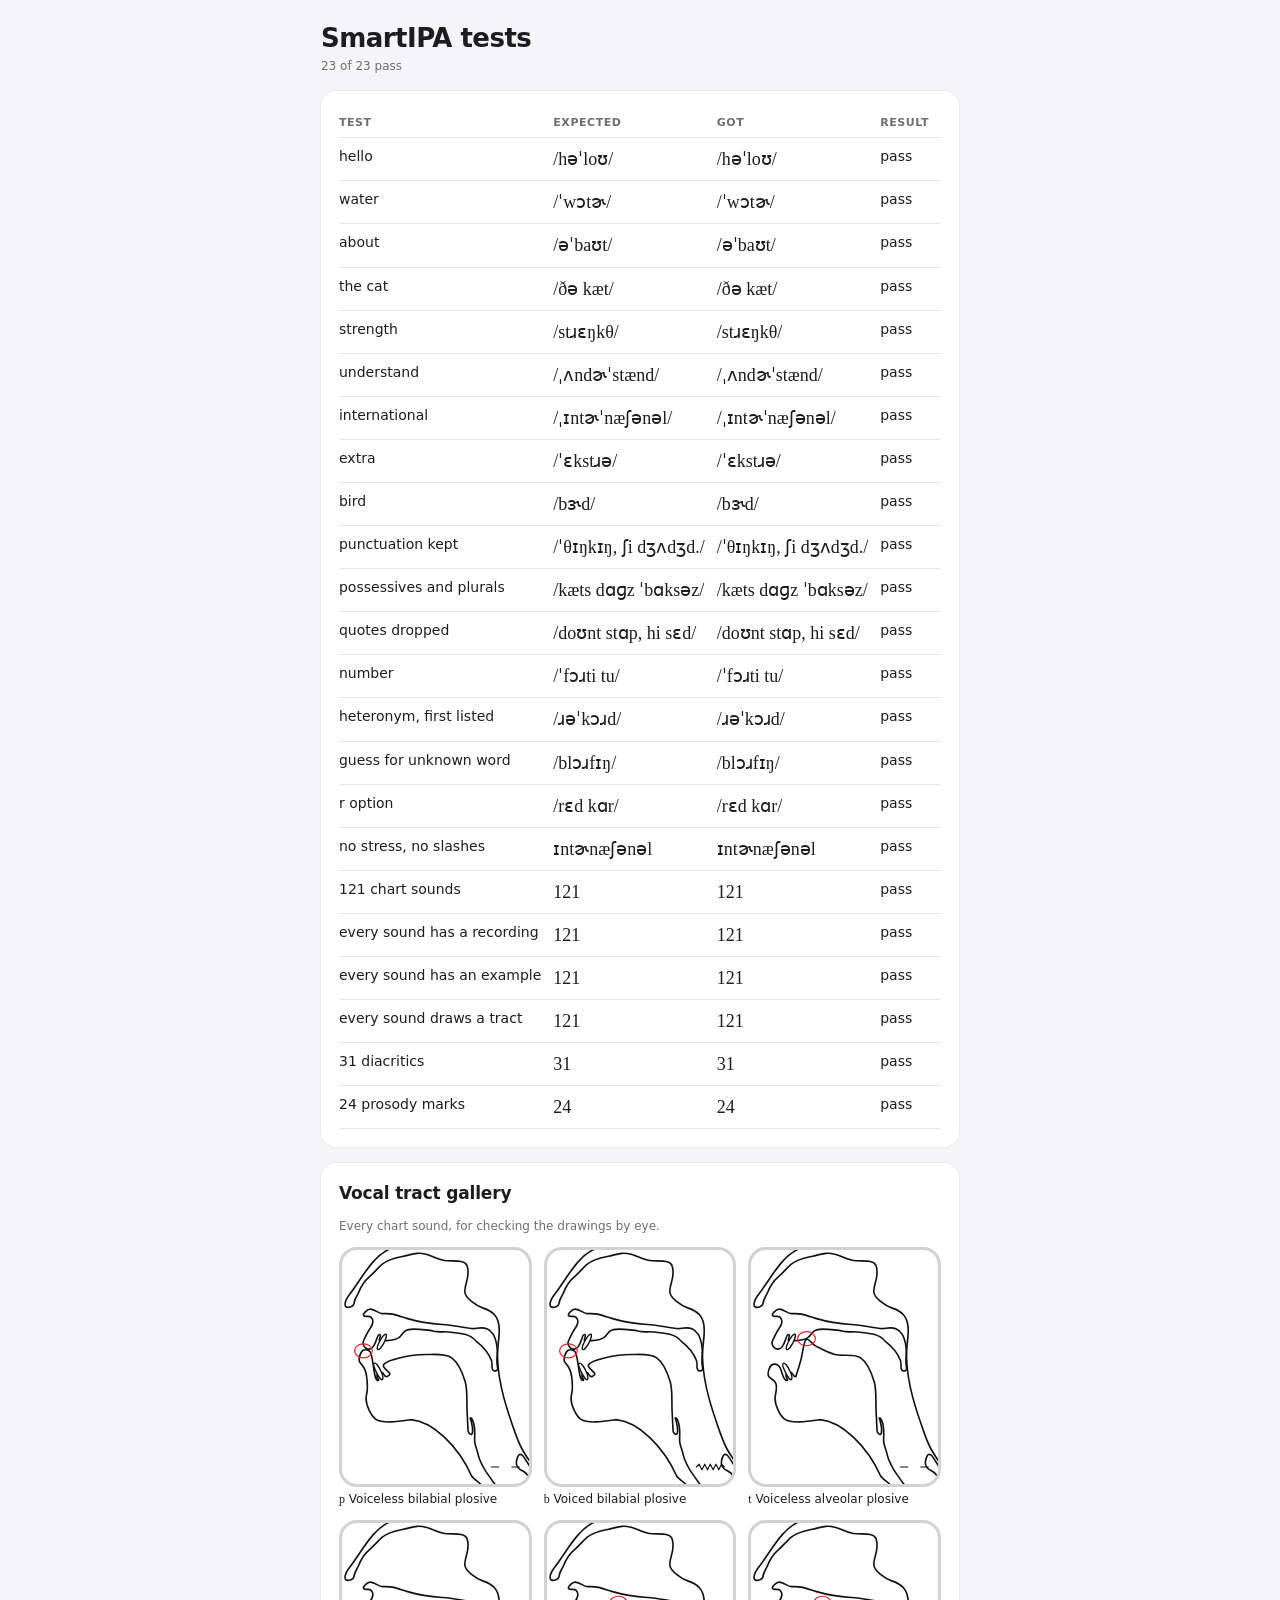
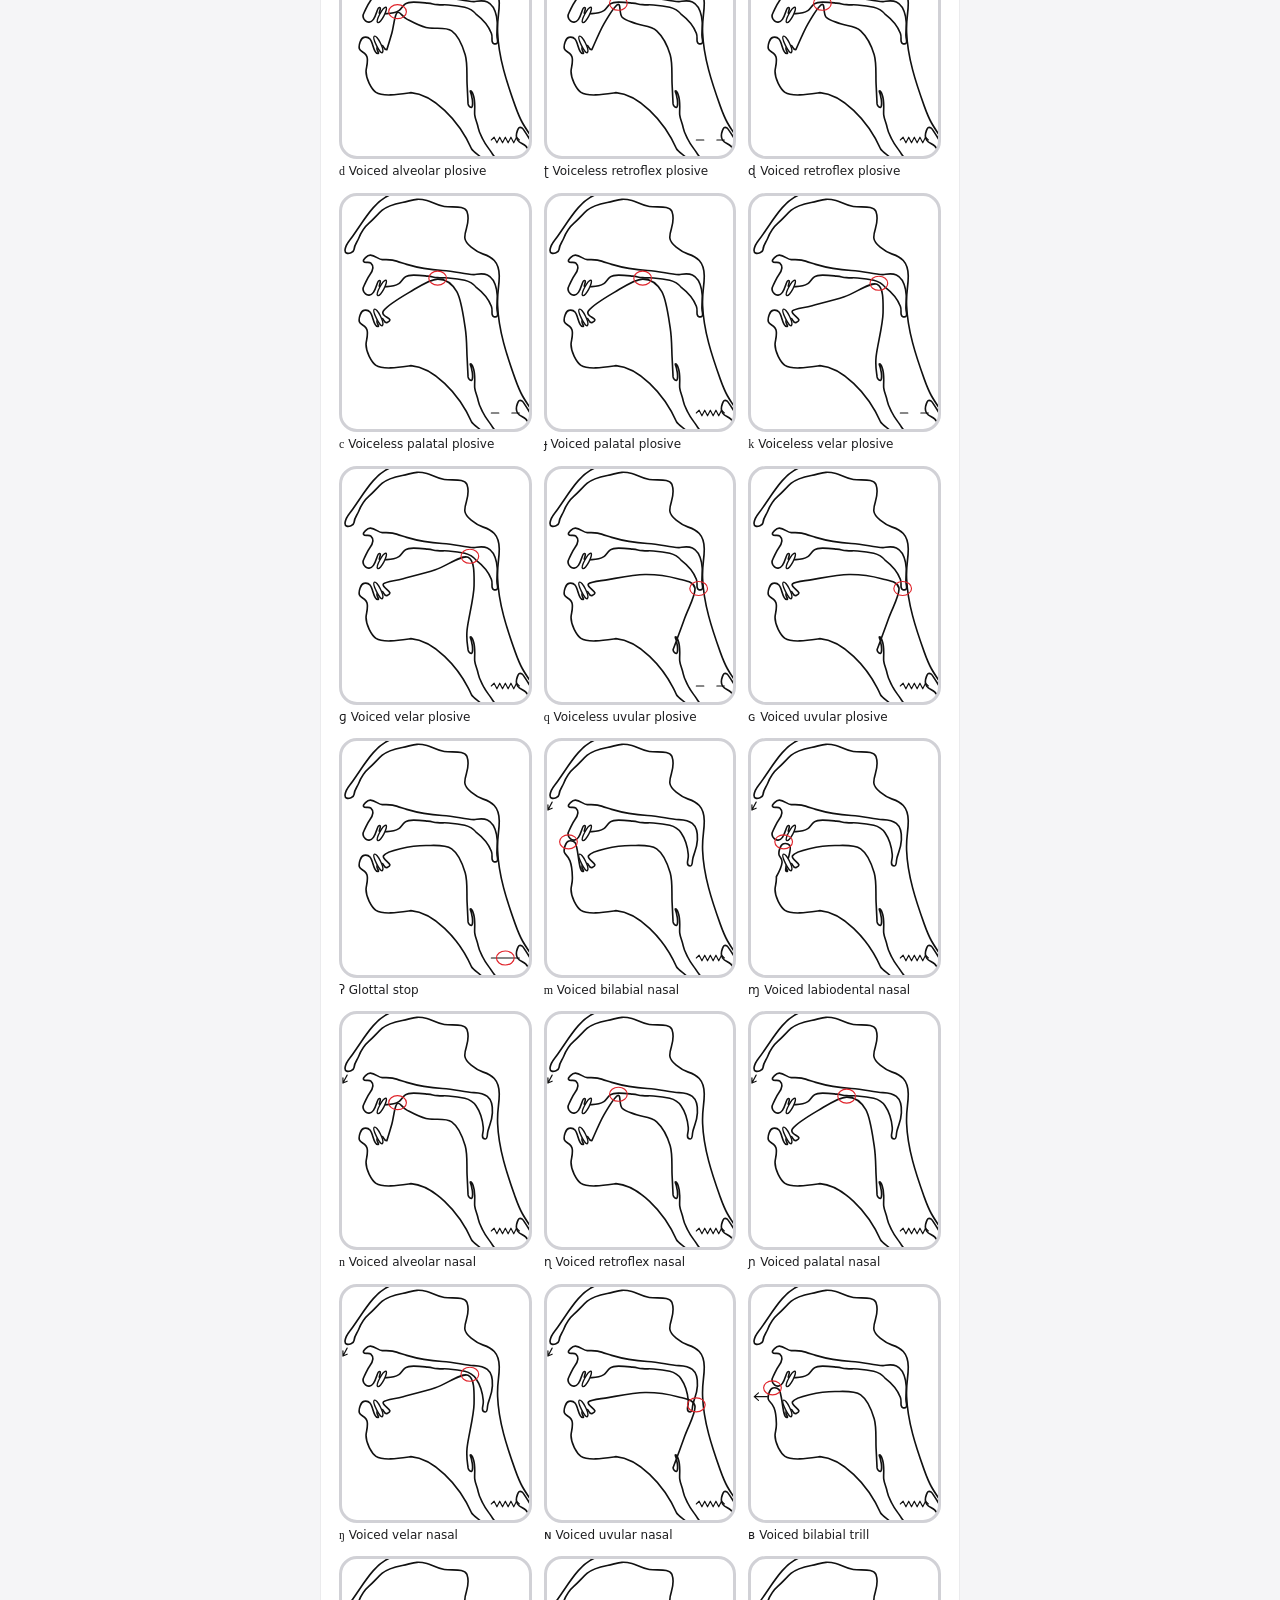
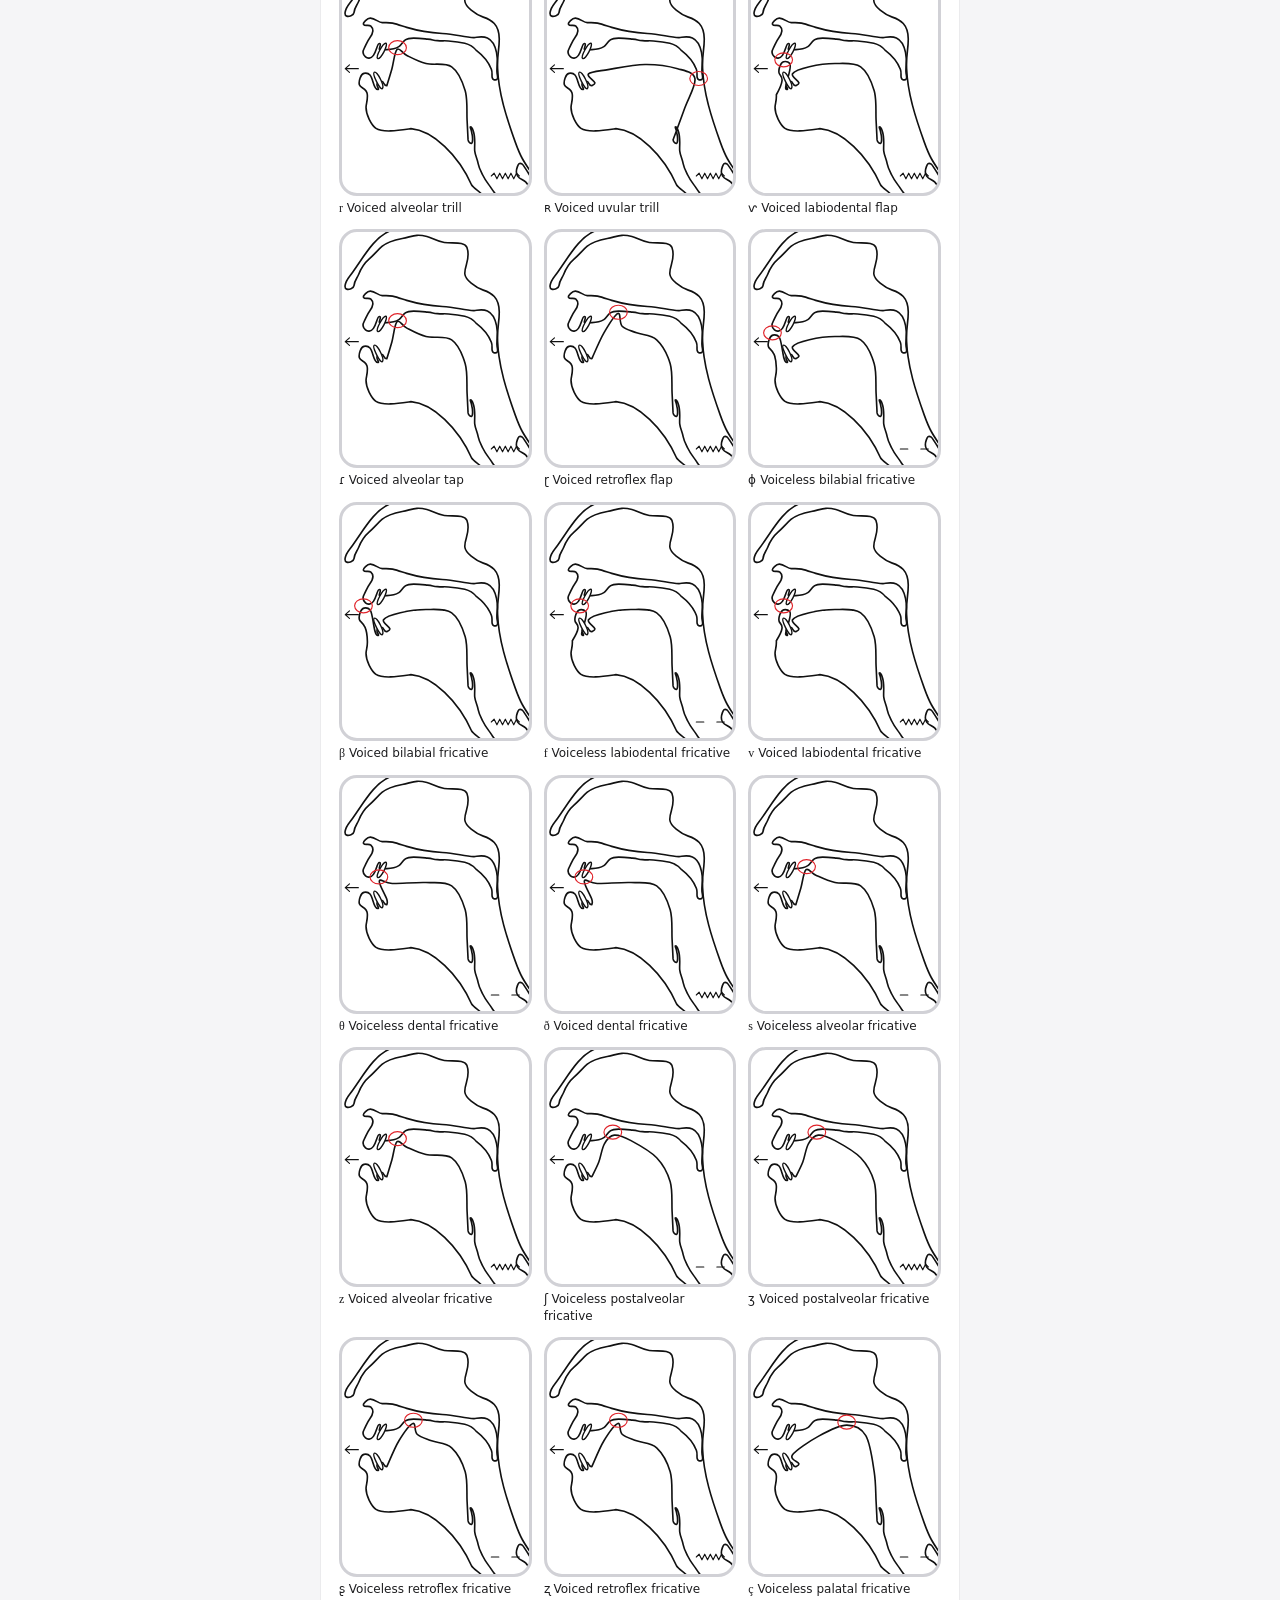
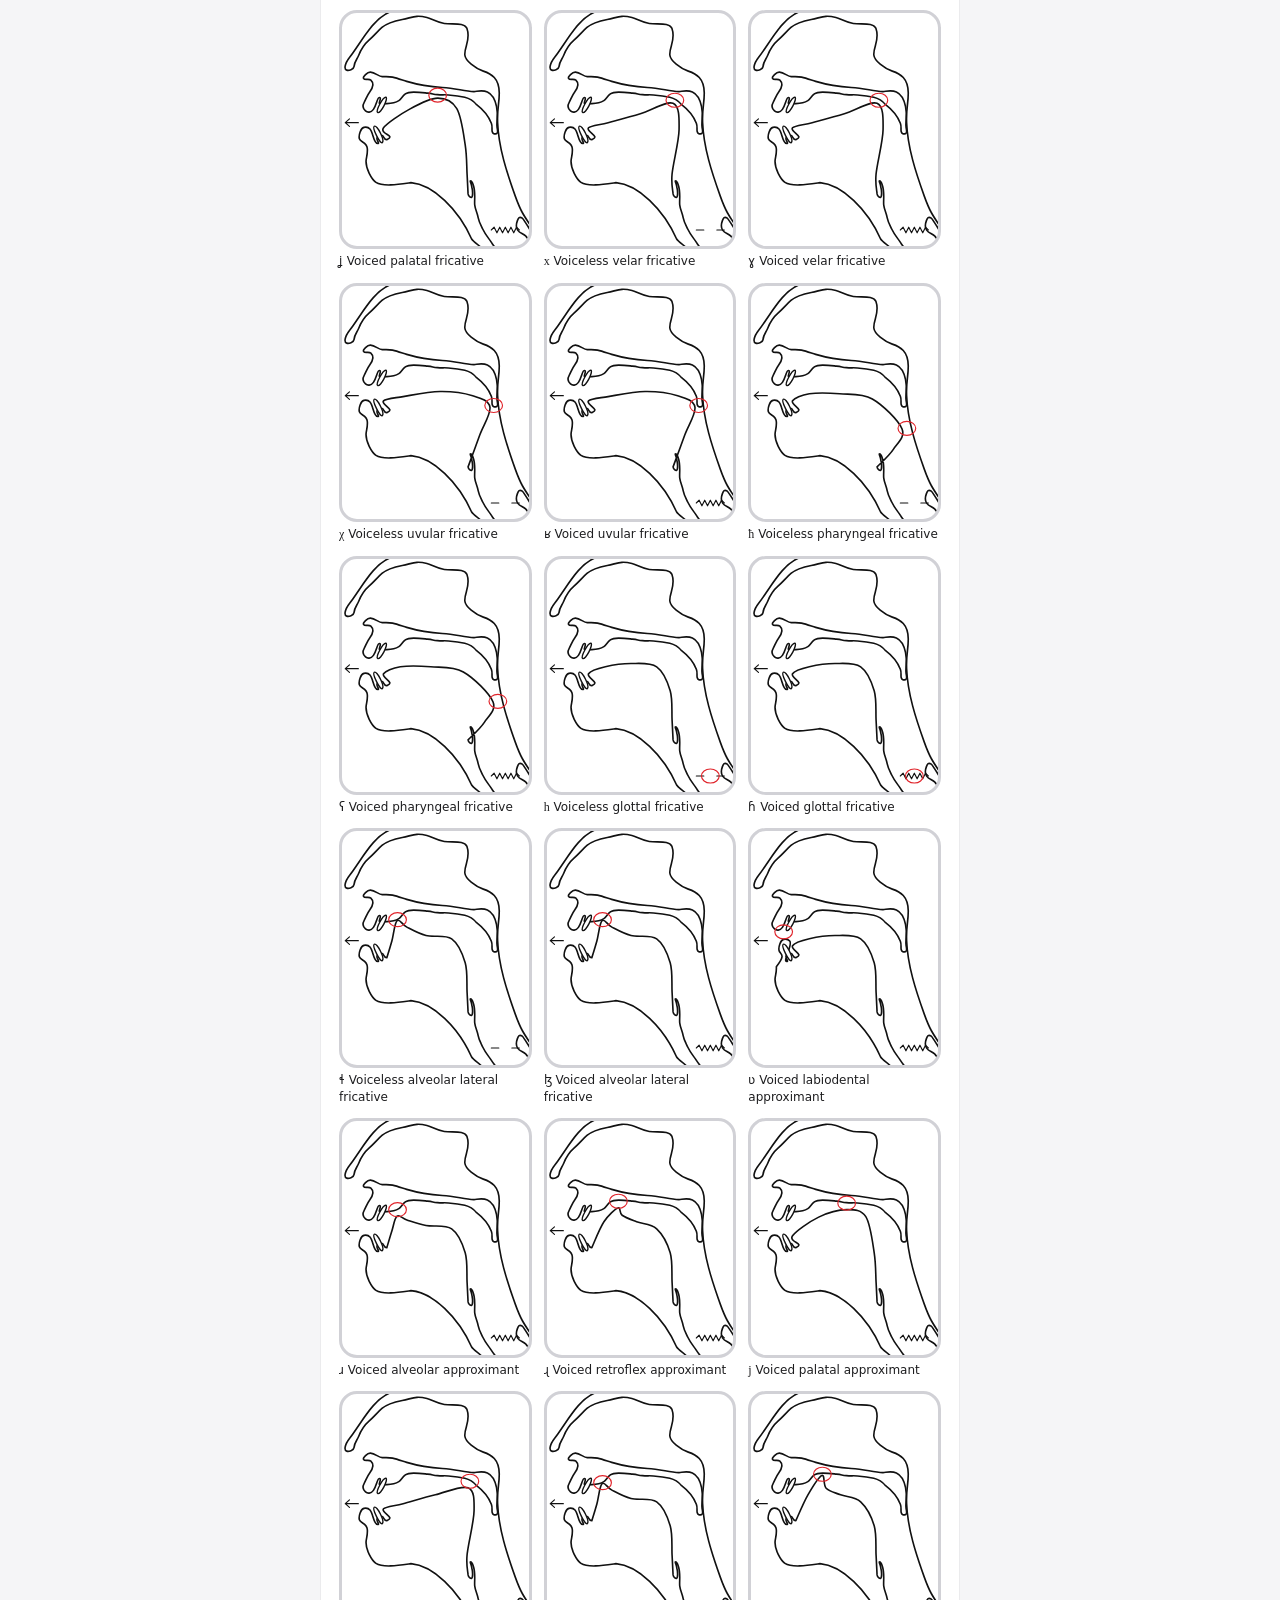
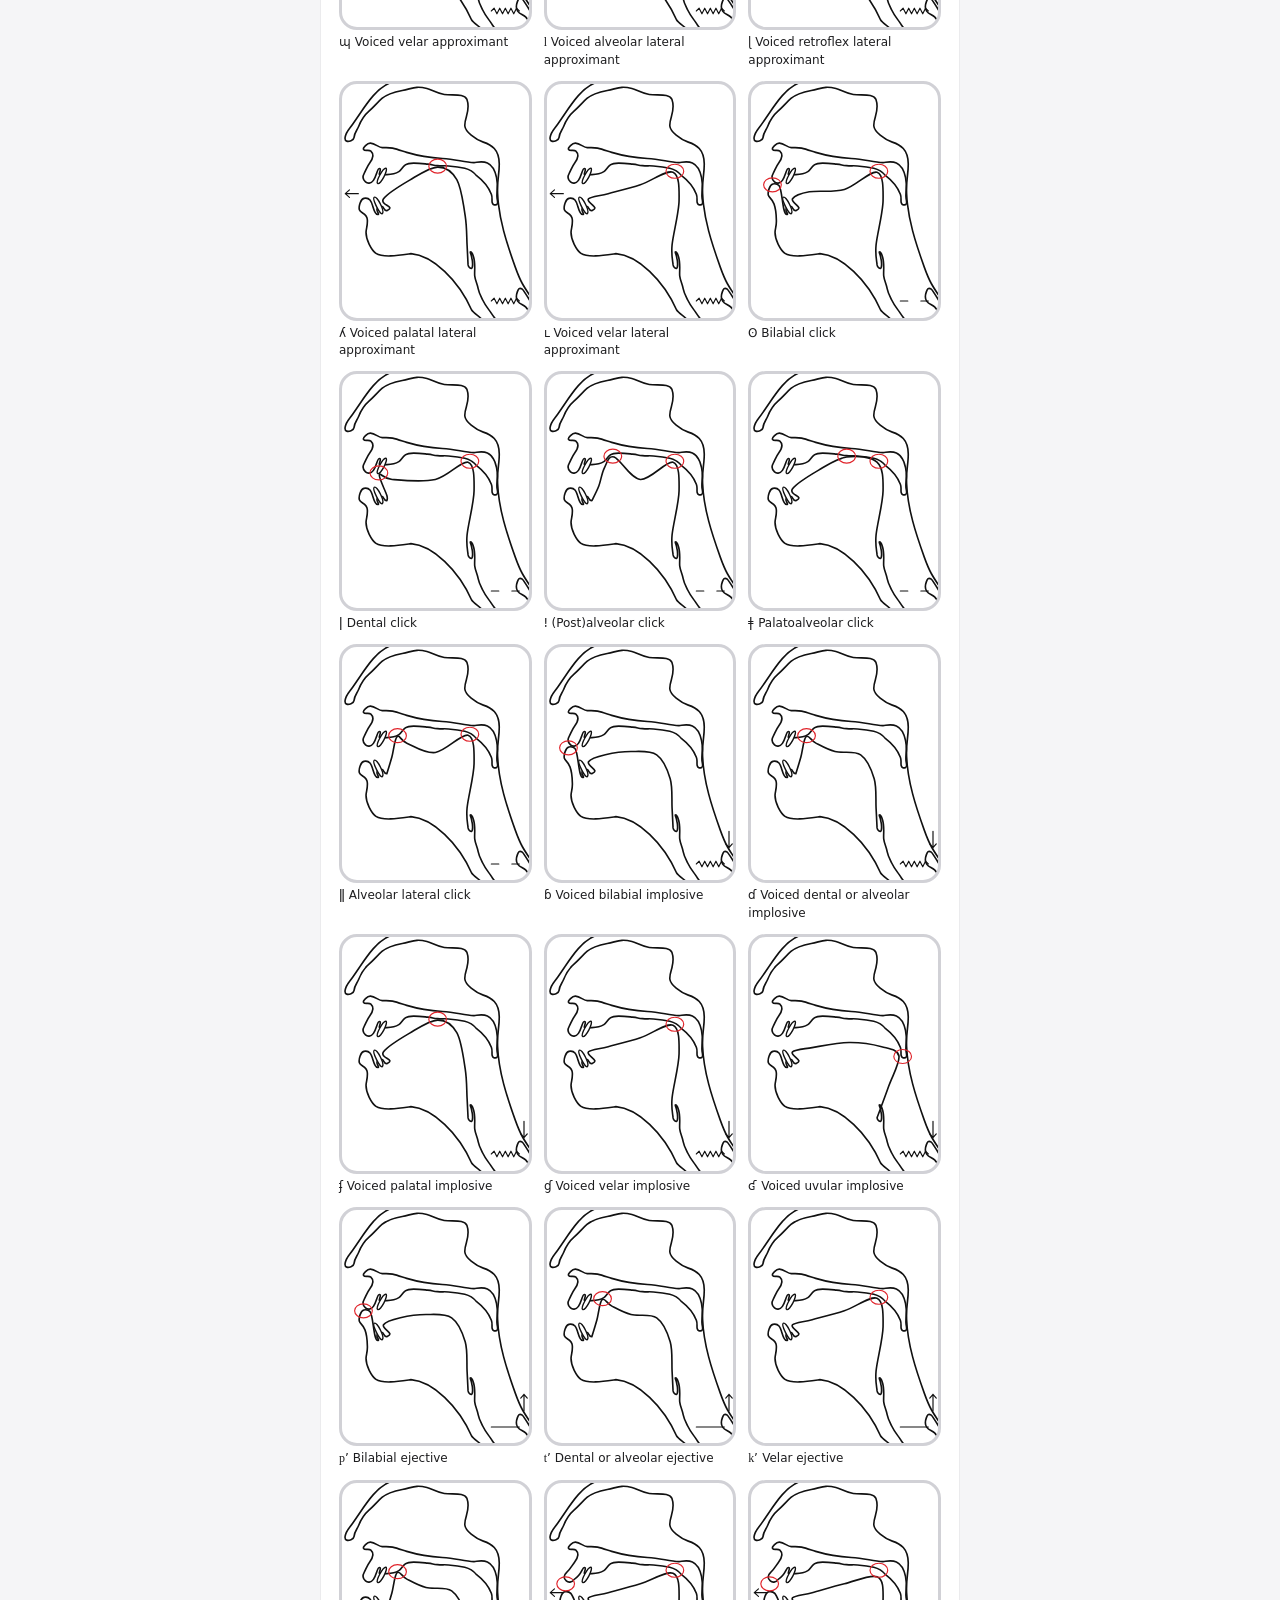
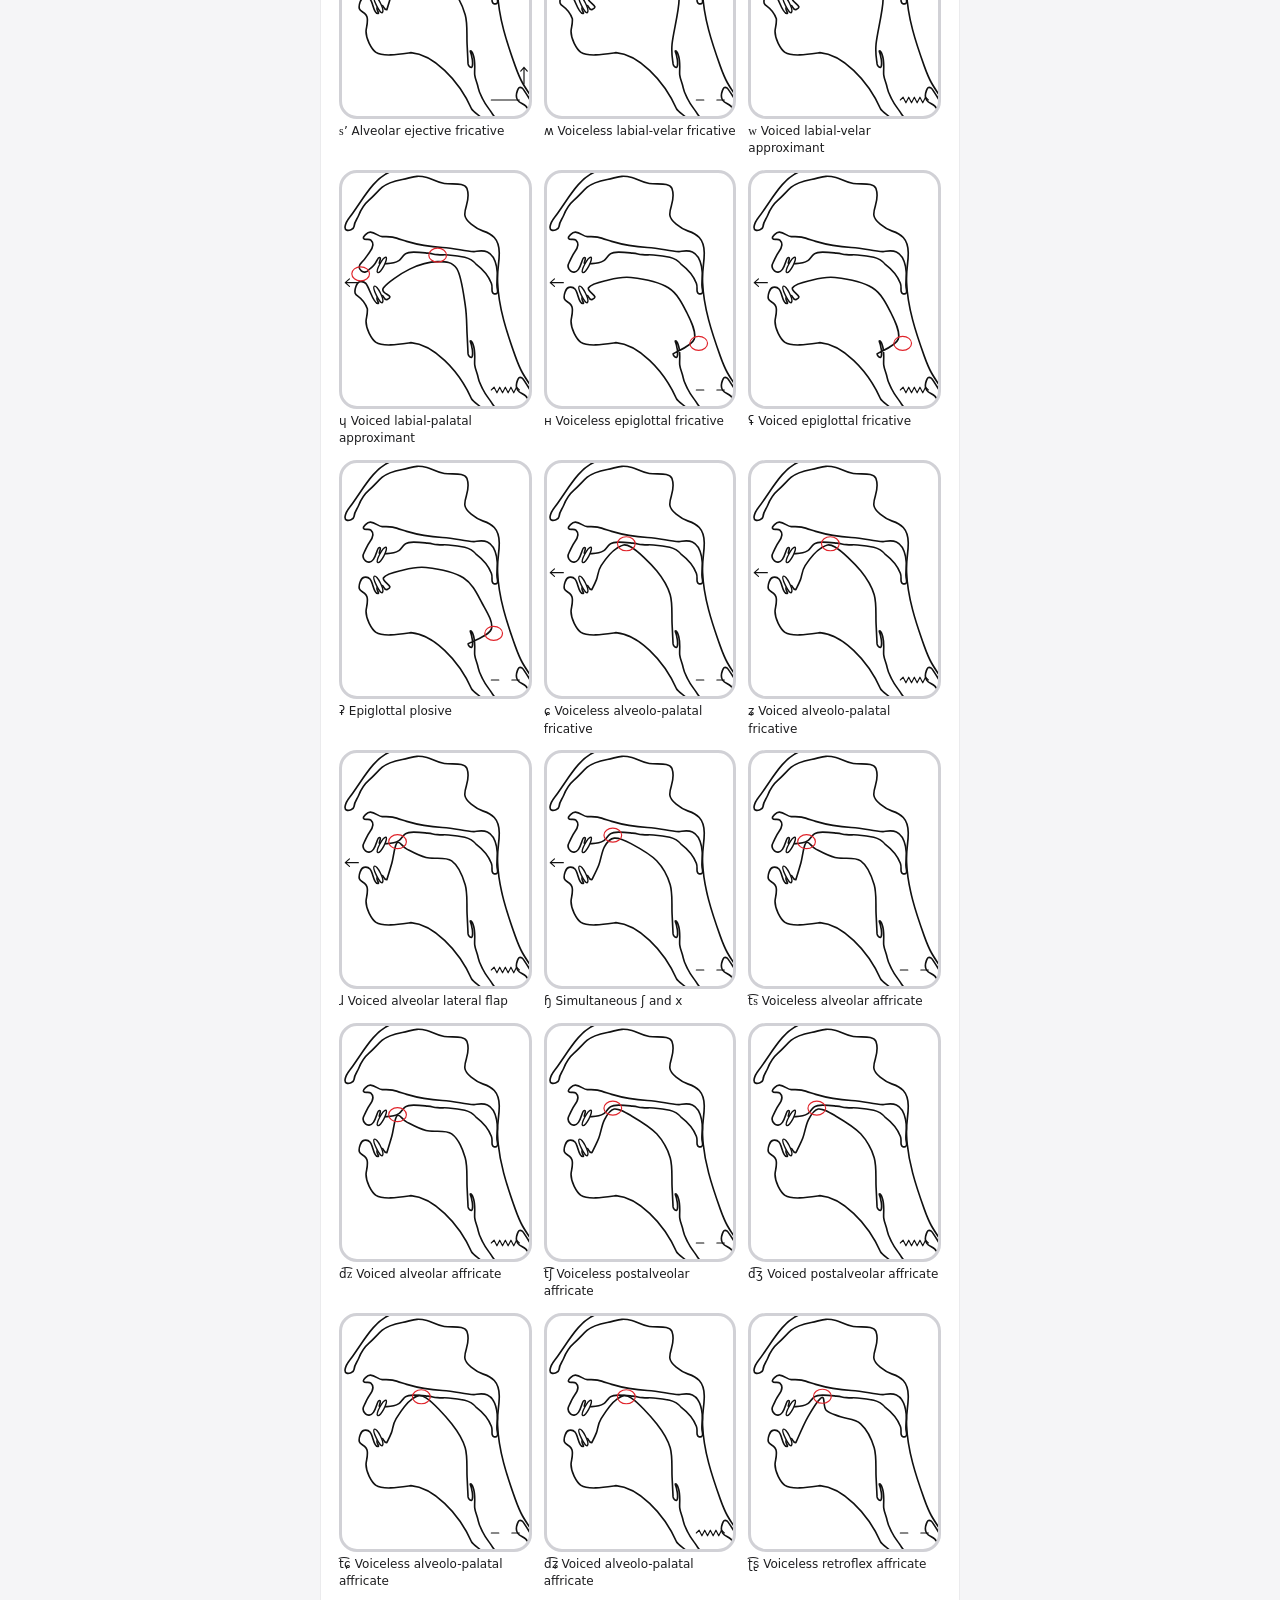
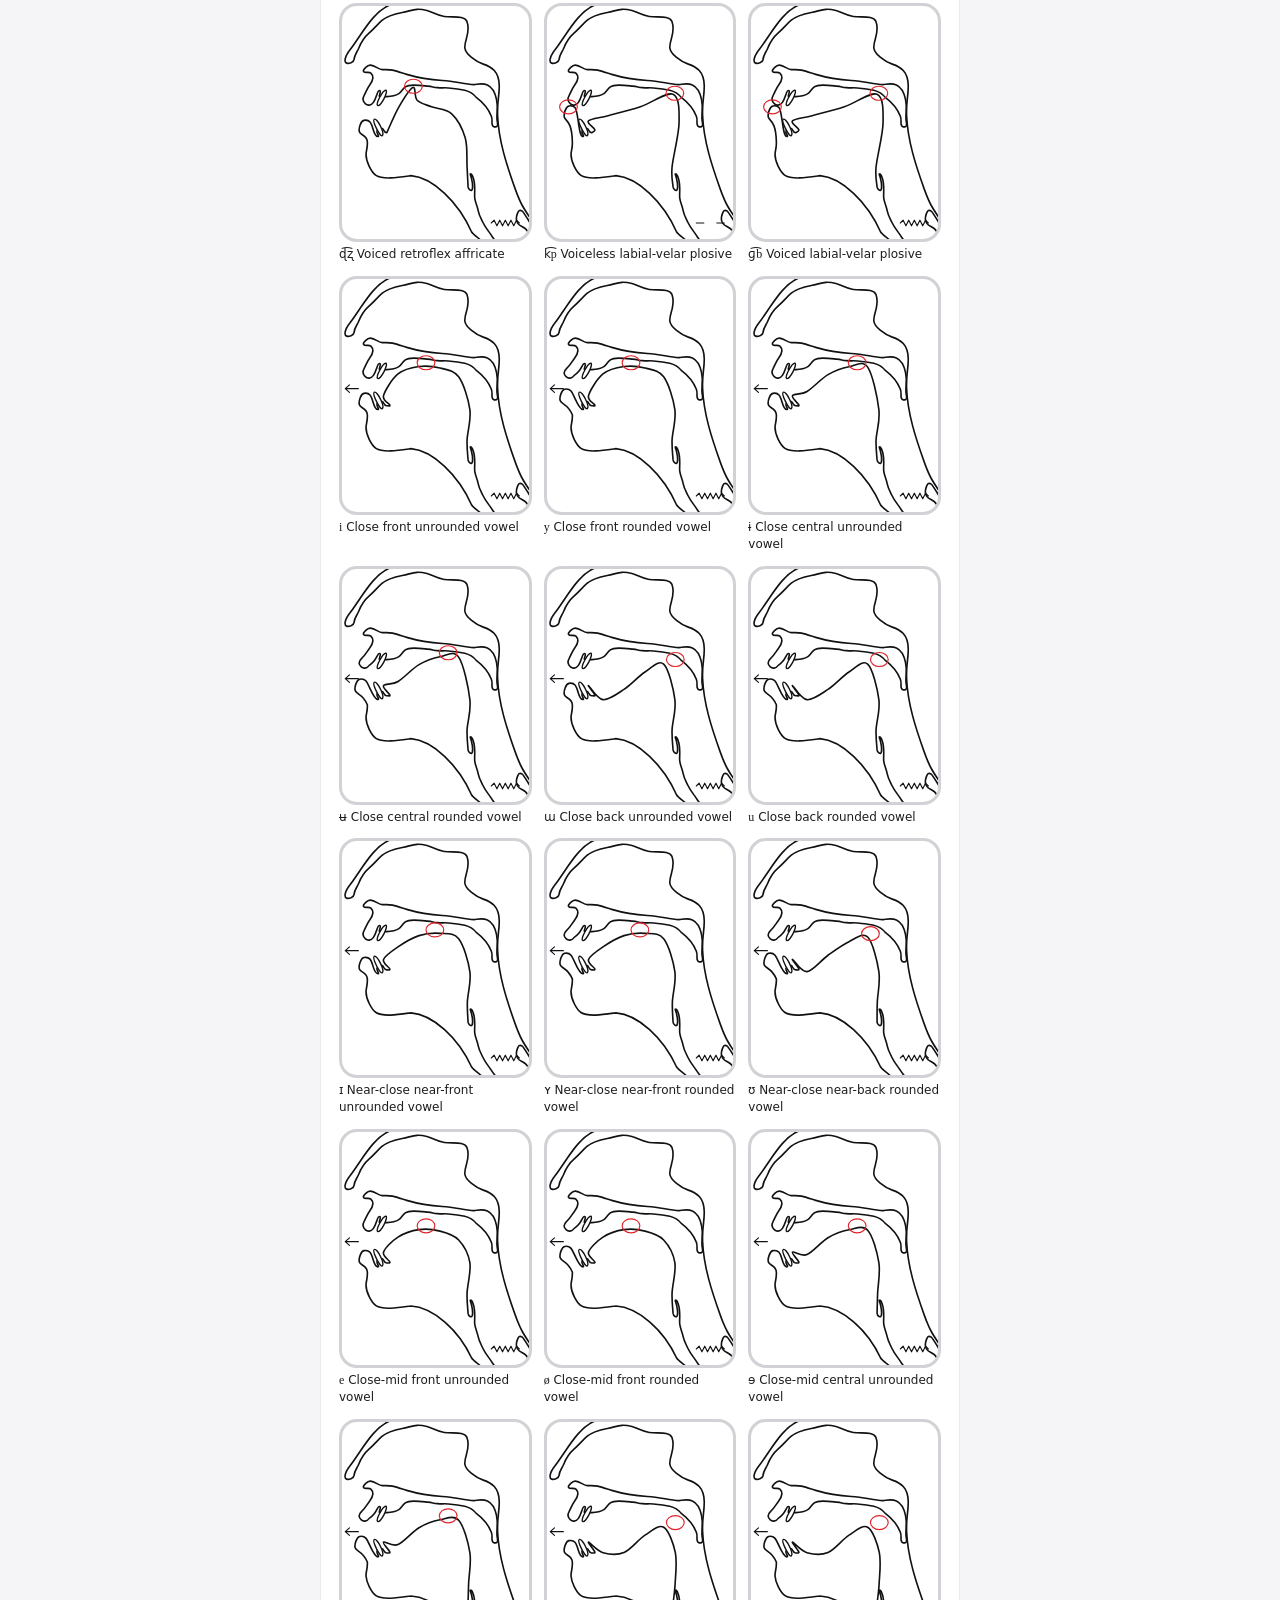
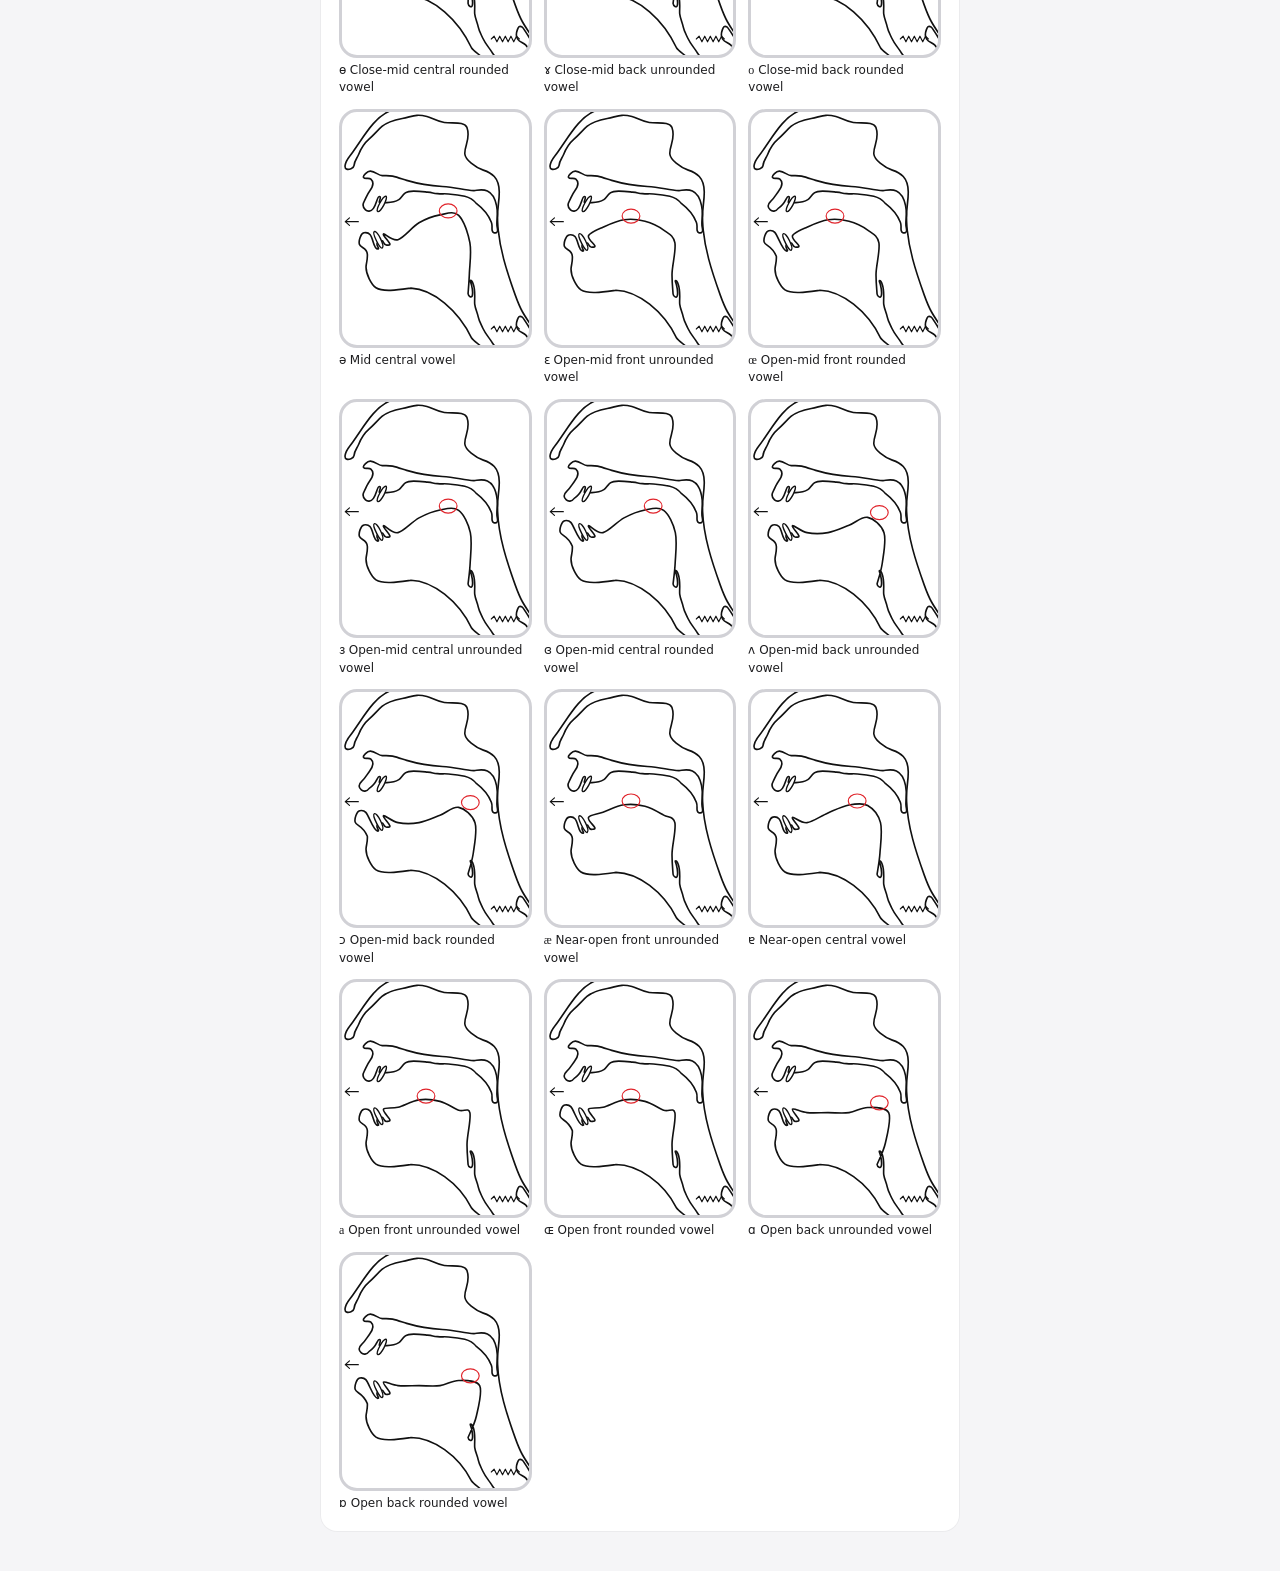
==== tests.html @ 125c50d6 "SmartIPA: interactive IPA chart with sounds, vocal tract, diacritics, prosody and English-to-IPA tra" ====
<!doctype html>
<html lang="en">
<head>
<meta charset="utf-8">
<meta name="viewport" content="width=device-width, initial-scale=1">
<title>SmartIPA tests</title>
<link rel="stylesheet" href="css/app.css">
</head>
<body>
<main class="narrow">
  <div class="page-head"><h1>SmartIPA tests</h1><p class="hint" id="score">Running…</p></div>
  <section class="card">
    <div class="scroll-x">
      <table class="table">
        <thead><tr><th>Test</th><th>Expected</th><th>Got</th><th>Result</th></tr></thead>
        <tbody id="tests"></tbody>
      </table>
    </div>
  </section>
  <section class="card">
    <h2>Vocal tract gallery</h2>
    <p class="hint">Every chart sound, for checking the drawings by eye.</p>
    <div id="gallery" class="gallery"></div>
  </section>
</main>
<style>
  .gallery { display: grid; grid-template-columns: repeat(auto-fill, minmax(150px, 1fr)); gap: 12px; margin-top: 12px; }
  .gallery figure { margin: 0; }
  .gallery figcaption { font-size: 12px; margin-top: 4px; }
</style>
<script src="js/core.js"></script>
<script src="js/data/sounds.js"></script>
<script src="js/data/marks.js"></script>
<script src="js/tract.js"></script>
<script src="data/cmudict.js"></script>
<script src="src/english-to-ipa.js"></script>
<script>
(function () {
  var T = function (s, o) { return SmartIPA.transcribe(s, o); };
  var S = window.SIPA;
  var cases = [
    ['hello', T('hello'), '/həˈloʊ/'],
    ['water', T('water'), '/ˈwɔtɚ/'],
    ['about', T('about'), '/əˈbaʊt/'],
    ['the cat', T('the cat'), '/ðə kæt/'],
    ['strength', T('strength'), '/stɹɛŋkθ/'],
    ['understand', T('understand'), '/ˌʌndɚˈstænd/'],
    ['international', T('international'), '/ˌɪntɚˈnæʃənəl/'],
    ['extra', T('extra'), '/ˈɛkstɹə/'],
    ['bird', T('bird'), '/bɝd/'],
    ['punctuation kept', T('Thinking, she judged.'), '/ˈθɪŋkɪŋ, ʃi dʒʌdʒd./'],
    ['possessives and plurals', T("cat's dogs' boxes"), '/kæts dɑɡz ˈbɑksəz/'],
    ['quotes dropped', T('“Don’t stop,” he said'), '/doʊnt stɑp, hi sɛd/'],
    ['number', T('42'), '/ˈfɔɹti tu/'],
    ['heteronym, first listed', T('record'), '/ɹəˈkɔɹd/'],
    ['guess for unknown word', T('blorfing'), '/blɔɹfɪŋ/'],
    ['r option', T('red car', { r: 'r' }), '/rɛd kɑr/'],
    ['no stress, no slashes', T('international', { stress: false, slashes: false }), 'ɪntɚnæʃənəl'],
    ['121 chart sounds', String(S.sounds.all.length), '121'],
    ['every sound has a recording', String(S.sounds.all.filter(function (o) { return o.audio; }).length), '121'],
    ['every sound has an example', String(S.sounds.all.filter(function (o) { return o.ex; }).length), '121'],
    ['every sound draws a tract', String(S.sounds.all.filter(function (o) { return /^<svg[\s\S]*<\/svg>$/.test(S.tractSVG(S.tractParams(o))) && !/NaN|undefined/.test(S.tractSVG(S.tractParams(o))); }).length), '121'],
    ['31 diacritics', String(S.diacritics.list.length), '31'],
    ['24 prosody marks', String(S.prosody.items.length), '24']
  ];
  var pass = 0, body = document.getElementById('tests');
  cases.forEach(function (c) {
    var ok = c[1] === c[2];
    if (ok) pass++;
    var tr = document.createElement('tr');
    [c[0], c[2], c[1], ok ? 'pass' : 'FAIL'].forEach(function (v, i) {
      var td = document.createElement('td'); td.textContent = v;
      if (i === 1 || i === 2) td.className = 'ipa';
      tr.appendChild(td);
    });
    body.appendChild(tr);
  });
  document.getElementById('score').textContent = pass + ' of ' + cases.length + ' pass';
  window.__testSummary = { pass: pass, total: cases.length };
  document.getElementById('gallery').innerHTML = S.sounds.all.map(function (o) {
    return '<figure>' + S.tractSVG(S.tractParams(o)) + '<figcaption><span class="ipa">' + S.esc(o.s) + '</span> ' + S.esc(o.name) + '</figcaption></figure>';
  }).join('');
})();
</script>
</body>
</html>
---- css/app.css ----
/* SmartIPA. Apple-style light and dark themes. */
:root {
  --bg: #F5F5F7;
  --card: #FFFFFF;
  --fill: #F2F2F7;
  --fill-strong: #E8E8ED;
  --text: #1D1D1F;
  --muted: #6E6E73;
  --line: #E5E5EA;
  --line-strong: #C7C7CC;
  --accent: #0071E3;
  --accent-press: #004A99;
  --on-accent: #FFFFFF;
  --link: #0066CC;
  --tint: #E3F0FF;
  --tint-text: #004A99;
  --warm: #F0E9DB;
  --warm-text: #6B4A00;
  --warn: #FDE7D9;
  --warn-text: #8A3A00;
  --focus-ring: #E0242B;
  --shadow: 0 0 0 1px rgba(0, 0, 0, 0.04);
  --font: -apple-system, BlinkMacSystemFont, "SF Pro Text", "Helvetica Neue", "Segoe UI", system-ui, sans-serif;
  --ipa: "Charis SIL", "Gentium Plus", "Doulos SIL", "Noto Sans", "Segoe UI", serif;
  --topbar: 56px;
  color-scheme: light dark;
}
@media (prefers-color-scheme: dark) {
  :root {
    --bg: #000000;
    --card: #1C1C1E;
    --fill: #2C2C2E;
    --fill-strong: #3A3A3C;
    --text: #F5F5F7;
    --muted: #A1A1A6;
    --line: #38383A;
    --line-strong: #545458;
    --accent: #0A84FF;
    --accent-press: #409CFF;
    --link: #4DA3FF;
    --tint: #0A2A4D;
    --tint-text: #9CCBFF;
    --warm: #3A2F1A;
    --warm-text: #F0D49A;
    --warn: #4A2410;
    --warn-text: #FFB98A;
    --focus-ring: #FF453A;
    --shadow: 0 0 0 1px rgba(255, 255, 255, 0.06);
  }
}

* { box-sizing: border-box; }
html { -webkit-text-size-adjust: 100%; }
body { margin: 0; background: var(--bg); color: var(--text); font: 14px/1.45 var(--font); min-height: 100vh; display: flex; flex-direction: column; }
a { color: var(--link); }
button, input, select, textarea { font: inherit; color: inherit; }
button { cursor: pointer; }
:focus-visible { outline: 2px solid var(--accent); outline-offset: 2px; }
h1, h2, h3 { margin: 0; letter-spacing: -0.01em; }
h1 { font-size: 26px; line-height: 1.15; letter-spacing: -0.02em; }
h2 { font-size: 17px; font-weight: 600; }
p { margin: 0; }
[hidden] { display: none !important; }
.ipa { font-family: var(--ipa); }
.sr-only { position: absolute; width: 1px; height: 1px; overflow: hidden; clip-path: inset(50%); white-space: nowrap; }
.skip { position: absolute; left: -999px; top: 8px; background: var(--card); padding: 8px 12px; border-radius: 8px; z-index: 20; }
.skip:focus { left: 8px; }
.hint { font-size: 12px; color: var(--muted); }
.eyebrow { font-size: 11px; font-weight: 600; color: var(--muted); text-transform: uppercase; letter-spacing: 0.05em; }
.empty { color: var(--muted); font-size: 13px; }
.icon { width: 14px; height: 14px; flex: none; fill: none; stroke: currentColor; stroke-width: 1.7; stroke-linecap: round; stroke-linejoin: round; }
.icon .icon-fill { fill: currentColor; stroke: none; }

/* Top bar */
.topbar { position: sticky; top: 0; z-index: 10; display: flex; flex-wrap: wrap; align-items: center; gap: 10px 20px; min-height: var(--topbar); padding: 8px 24px;
  background: color-mix(in srgb, var(--card) 85%, transparent); -webkit-backdrop-filter: saturate(180%) blur(20px); backdrop-filter: saturate(180%) blur(20px); border-bottom: 1px solid var(--line); }
.brand { flex: 1 1 140px; display: flex; align-items: center; gap: 10px; font-size: 16px; font-weight: 600; color: var(--text); text-decoration: none; }
.brand-mark { width: 30px; height: 30px; border-radius: 8px; background: var(--accent); color: var(--on-accent); display: flex; align-items: center; justify-content: center; font-size: 19px; line-height: 1; }
.topbar-end { flex: 1 1 140px; }
.segmented { display: flex; gap: 2px; padding: 2px; background: var(--fill-strong); border-radius: 10px; }
.segmented > a, .segmented > button { min-height: 36px; display: flex; align-items: center; padding: 0 16px; border: 0; border-radius: 8px; background: transparent;
  font-size: 13px; font-weight: 500; color: var(--text); text-decoration: none; white-space: nowrap; }
.segmented > [aria-current="page"], .segmented > [aria-pressed="true"] { background: var(--card); box-shadow: 0 1px 3px rgba(0, 0, 0, 0.14); font-weight: 600; }
.nav { overflow-x: auto; max-width: 100%; }

/* Layout */
#views { flex: 1; }
.split { display: flex; flex-wrap: wrap; align-items: flex-start; }
.pane-main { flex: 3 1 620px; min-width: 0; padding: 20px 24px 32px; display: flex; flex-direction: column; gap: 16px; }
.pane-detail { flex: 2 1 380px; min-width: 0; align-self: stretch; padding: 28px 28px 36px; background: var(--card); border-left: 1px solid var(--line);
  display: flex; flex-direction: column; gap: 22px; }
@media (min-width: 900px) {
  .pane-detail { position: sticky; top: var(--topbar); align-self: flex-start; max-height: calc(100vh - var(--topbar)); overflow-y: auto; }
}
@media (max-width: 899px) {
  .pane-detail { border-left: 0; border-top: 1px solid var(--line); }
}
.narrow { max-width: 880px; margin: 0 auto; padding: 24px 16px 40px; display: flex; flex-direction: column; gap: 16px; }
.page-head { display: flex; flex-direction: column; gap: 4px; }
.card { background: var(--card); border-radius: 16px; padding: 18px; box-shadow: var(--shadow); }
.card > h2 { margin-bottom: 12px; }
.card-head { display: flex; flex-wrap: wrap; align-items: baseline; justify-content: space-between; gap: 4px 16px; margin-bottom: 12px; }
.scroll-x { overflow-x: auto; }
.toolbar { display: flex; flex-wrap: wrap; align-items: center; justify-content: space-between; gap: 12px; }
.search { flex: 0 1 300px; display: flex; align-items: center; gap: 8px; height: 40px; padding: 0 12px; background: var(--fill-strong); border-radius: 10px; color: var(--muted); }
.search input { flex: 1; min-width: 0; border: 0; background: transparent; color: var(--text); font-size: 13px; }
.search input:focus-visible { outline: none; }
.search:focus-within { outline: 2px solid var(--accent); outline-offset: 2px; }
.lede { color: var(--muted); font-size: 13px; }

/* Symbol buttons */
.cell-btn, .tile-btn, .v-btn, .row-btn, .mark-btn, .rel-btn, .chip { border: 0; color: var(--text); }
.cell-btn { width: 100%; height: 40px; margin: 0 1px; padding: 0; border-radius: 8px; background: transparent; font-size: 21px; line-height: 1; }
.tile-btn { width: 44px; height: 44px; padding: 0; border-radius: 10px; background: var(--fill); font-size: 21px; line-height: 1; }
.tile-btn.wide { width: 54px; font-size: 20px; }
.tiles { display: flex; flex-wrap: wrap; gap: 6px; }
.cell-btn:hover, .row-btn:hover, .v-btn:hover { background: var(--fill); }
.tile-btn:hover, .mark-btn:hover { background: var(--fill-strong); }
.is-selected, .is-selected:hover { background: var(--accent) !important; color: var(--on-accent) !important; }
.is-selected .row-sub, .is-selected .mark-name { color: var(--on-accent); }

/* Pulmonic table */
.pulmonic { min-width: 700px; }
.pul-head { display: grid; grid-template-columns: 108px repeat(11, minmax(0, 1fr)); align-items: end; padding-bottom: 6px; }
.pul-head > div { font-size: 10.5px; font-weight: 600; color: var(--muted); text-align: center; line-height: 1.2; padding: 0 2px; hyphens: manual; }
.pul-row { display: grid; grid-template-columns: 108px repeat(22, minmax(0, 1fr)); border-top: 1px solid var(--line); }
.pul-label { display: flex; align-items: center; font-size: 12px; font-weight: 500; padding-right: 6px; line-height: 1.2; }
.pul-cell { height: 44px; display: flex; align-items: center; justify-content: center; }
.pul-cell.pair-start { border-left: 1px solid var(--line); }
.pul-cell.is-impossible { background: var(--fill-strong); }

/* Non-pulmonic and other symbols */
.two-up { display: flex; flex-wrap: wrap; gap: 16px; align-items: stretch; }
.two-up > .card { flex: 1 1 320px; min-width: 0; }
.np { display: flex; flex-wrap: wrap; gap: 12px; }
.np-group { flex: 1 1 120px; min-width: 0; display: flex; flex-direction: column; gap: 2px; }
.np-group .eyebrow { padding: 0 8px 4px; }
.row-btn { display: flex; align-items: center; gap: 10px; min-height: 44px; padding: 0 8px; border-radius: 10px; background: transparent; text-align: left; }
.row-btn .ipa { width: 28px; text-align: center; font-size: 21px; line-height: 1; }
.row-sub { font-size: 12px; color: var(--muted); }
.sub-h { font-size: 13px; font-weight: 600; margin: 16px 0 2px; }
.sub-h + .hint { margin-bottom: 10px; }

/* Vowel chart */
.vowel-chart { min-width: 560px; display: flex; gap: 8px; padding: 0 44px 24px 0; }
.v-heights { position: relative; flex: none; width: 96px; height: 400px; margin-top: 44px; }
.v-heights span, .v-backs span { position: absolute; font-size: 12px; font-weight: 600; color: var(--muted); white-space: nowrap; }
.v-heights span { right: 0; transform: translateY(-50%); }
.v-main { flex: 1; min-width: 0; padding-left: 44px; }
.v-backs { position: relative; height: 24px; margin-bottom: 20px; }
.v-backs span { transform: translateX(-50%); }
.v-area { position: relative; height: 400px; }
.v-area svg { position: absolute; inset: 0; width: 100%; height: 100%; overflow: visible; }
.v-area path { fill: none; stroke: var(--line-strong); stroke-width: 1; vector-effect: non-scaling-stroke; }
.v-node { position: absolute; transform: translate(-50%, -50%); display: flex; gap: 2px; padding: 0 3px; background: var(--card); border-radius: 12px; }
.v-btn { width: 38px; height: 44px; padding: 0; border-radius: 10px; background: transparent; font-size: 22px; line-height: 1; }

/* Detail pane */
.hero { display: flex; gap: 20px; align-items: center; }
.glyph { flex: none; min-width: 124px; height: 124px; padding: 0 16px; border-radius: 28px; background: var(--fill); display: flex; align-items: center; justify-content: center; font-size: 72px; line-height: 1; }
.hero-text { min-width: 0; display: flex; flex-direction: column; gap: 6px; }
.meta { font-size: 12px; color: var(--muted); font-variant-numeric: tabular-nums; }
.meta .ipa, .alt-glyph { font-size: 16px; color: var(--text); }
.hero-actions { display: flex; flex-wrap: wrap; align-items: center; gap: 10px; margin-top: 6px; }
.btn-play { display: inline-flex; align-items: center; gap: 8px; height: 44px; padding: 0 20px 0 16px; border: 0; border-radius: 22px; background: var(--accent); color: var(--on-accent); font-size: 15px; font-weight: 600; }
.btn-play:hover { filter: brightness(1.08); }
.btn-play.is-playing { background: var(--accent-press); }
.play-msg { font-size: 12px; color: var(--muted); }
.btn-icon { flex: none; width: 44px; height: 44px; display: inline-flex; align-items: center; justify-content: center; border: 0; border-radius: 22px; background: var(--fill-strong); color: var(--text); }
.btn-icon .icon { width: 18px; height: 18px; }
.btn-icon.is-playing { background: var(--accent); color: var(--on-accent); }
.features { display: grid; grid-template-columns: repeat(3, minmax(0, 1fr)); gap: 8px; }
.feature { background: var(--fill); border-radius: 12px; padding: 10px 12px; }
.feature-v { font-size: 15px; font-weight: 600; margin-top: 2px; }
.block { display: flex; flex-direction: column; gap: 10px; }
.block > h2, .block-head h2 { font-size: 15px; }
.block-head { display: flex; align-items: center; justify-content: space-between; gap: 12px; }
.block p { line-height: 1.5; }
.tract-card { display: flex; flex-wrap: wrap; gap: 8px 20px; align-items: center; border: 1px solid var(--line); border-radius: 16px; padding: 12px 16px; background: var(--card); }
.tract-card.centered { justify-content: center; }
.tract-wrap { flex: 1 1 220px; max-width: 280px; min-width: 0; }
/* The sagittal section is always a black line drawing on a white card, in light and dark mode alike. */
.tract { display: block; width: 100%; height: auto; color: #111111; background: #FFFFFF; border: 3px solid #D1D1D6; border-radius: 18px; }
.tract .ln { fill: none; stroke: currentColor; stroke-width: 7; stroke-linecap: round; stroke-linejoin: round; }
.tract .ln.thin { stroke-width: 5; }
.tract .ln.fill { fill: #FFFFFF; stroke-width: 6; }
.tract .focus { fill: none; stroke: #E0242B; stroke-width: 5; }
.legend { flex: 1 1 150px; min-width: 0; margin: 0; display: flex; flex-direction: column; gap: 10px; }
.legend dd { margin: 1px 0 0; font-size: 13px; font-weight: 500; }
.example { display: flex; align-items: center; gap: 12px; background: var(--fill); border-radius: 14px; padding: 12px 14px; }
.example-text { flex: 1; min-width: 0; }
.ex-word { font-size: 20px; font-weight: 600; }
.ex-ipa { font-size: 18px; color: var(--link); }
.lang-tag { flex: none; font-size: 11px; font-weight: 600; padding: 4px 10px; border-radius: 999px; background: var(--warm); color: var(--warm-text); }
.lang-tag.is-english { background: var(--tint); color: var(--tint-text); }
.related { display: flex; flex-wrap: wrap; gap: 8px; }
.rel-btn { display: flex; align-items: center; gap: 10px; min-height: 48px; padding: 4px 14px 4px 6px; border: 1px solid var(--line-strong); border-radius: 14px; background: var(--card); font-size: 12px; font-weight: 500; text-align: left; }
.rel-btn:hover { background: var(--fill); }
.rel-glyph { width: 38px; height: 38px; border-radius: 10px; background: var(--fill); display: flex; align-items: center; justify-content: center; font-size: 21px; line-height: 1; }
.credit { font-size: 12px; color: var(--muted); }

/* Section icons, in the manner of iOS Settings: a small rounded tile in an Apple system colour
   with a white glyph, placed before each section title. Titles themselves stay neutral. */
.cat-cons { --cat: #007AFF; }
.cat-vow { --cat: #FF9500; }
.cat-dia { --cat: #AF52DE; }
.cat-pro { --cat: #34C759; }
@media (prefers-color-scheme: dark) {
  .cat-cons { --cat: #0A84FF; }
  .cat-vow { --cat: #FF9F0A; }
  .cat-dia { --cat: #BF5AF2; }
  .cat-pro { --cat: #30D158; }
}
.sec-icon { flex: none; width: 26px; height: 26px; border-radius: 7px; background: var(--cat); color: #FFFFFF;
  display: inline-flex; align-items: center; justify-content: center; font-family: var(--ipa); font-size: 17px; font-weight: 700; line-height: 1; }
.sec-icon.sm { width: 20px; height: 20px; border-radius: 6px; font-size: 13px; }
.sec-title { display: flex; align-items: center; gap: 10px; }
.chart-switch > button { gap: 8px; }

/* Space between the boxes on the chart page. */
#menu { display: flex; flex-direction: column; gap: 20px; }
#menu .two-up { gap: 20px; }

/* Box headers: a full-width header band, set apart from the box body, that the title sits on. */
:root { --head: #ECEDF2; }
@media (prefers-color-scheme: dark) { :root { --head: #2C2C2E; } }
#menu .card > .card-head, #menu .card > h2.sec-title {
  margin: -18px -18px 16px; padding: 12px 18px; background: var(--head); border-bottom: 1px solid var(--line); border-radius: 16px 16px 0 0;
}
#menu .card > h2.sec-title { margin-bottom: 16px; }
#menu .fold > summary { background: var(--head); }
#menu .fold > summary:hover { background: var(--fill-strong); }

/* Large open/close control on folded sections. */
.fold .chevron { width: 36px; height: 36px; padding: 9px; box-sizing: border-box; border-radius: 50%; background: var(--card); stroke: var(--text); stroke-width: 2.4;
  box-shadow: 0 1px 3px rgba(0, 0, 0, 0.12); }

/* Chart page title */
.toolbar-title { display: flex; flex-direction: column; gap: 2px; min-width: 0; }
.page-title { font-size: 22px; }
.toolbar .toolbar-title { flex: 1 1 100%; }
.chart-switch > button { min-width: 112px; justify-content: center; }

/* Folded sections (Diacritics, Prosody) */
.fold { padding: 0; }
.fold > summary { list-style: none; cursor: pointer; display: flex; align-items: center; gap: 12px; min-height: 64px; padding: 14px 18px; border-radius: 16px; }
.fold > summary::-webkit-details-marker { display: none; }
.fold > summary:hover { background: var(--fill); }
.fold[open] > summary { border-bottom: 1px solid var(--line); border-radius: 16px 16px 0 0; }
.fold-title { flex: 1; min-width: 0; display: flex; flex-direction: column; gap: 2px; }
.fold-name { font-size: 17px; font-weight: 600; letter-spacing: -0.01em; }
.fold-status { flex: none; display: inline-flex; align-items: center; gap: 6px; padding: 4px 10px; border-radius: 999px; background: var(--accent); color: var(--on-accent); font-size: 12px; font-weight: 600; white-space: nowrap; }
.fold-status .ipa { font-size: 15px; font-weight: 400; }
.chevron { flex: none; width: 16px; height: 16px; fill: none; stroke: var(--muted); stroke-width: 2; stroke-linecap: round; stroke-linejoin: round; transition: transform 0.2s ease; }
.fold[open] .chevron { transform: rotate(180deg); }
.fold-body { padding: 16px 18px 18px; display: flex; flex-direction: column; gap: 14px; }
.fold-body .group + .group { margin-top: 4px; }
@media (prefers-reduced-motion: reduce) { .chevron { transition: none; } }

/* Flavour: base banner, recipe chips, secondary play */
.base-banner { display: flex; flex-wrap: wrap; align-items: center; gap: 6px 12px; padding: 12px 16px; border-radius: 14px; background: var(--tint); color: var(--tint-text); }
.base-banner .hint { color: inherit; opacity: 0.85; }
.base-glyph { font-size: 26px; line-height: 1; }
.base-name { font-weight: 600; }
.btn-secondary { display: inline-flex; align-items: center; gap: 8px; height: 44px; padding: 0 18px 0 14px; border: 0; border-radius: 22px; background: var(--fill-strong); color: var(--text); font-size: 15px; font-weight: 600; }
.btn-secondary.is-playing { background: var(--accent); color: var(--on-accent); }
.recipe { display: flex; flex-direction: column; gap: 8px; }
.chip .ipa { font-size: 16px; font-weight: 400; }
.chip.chip-base { cursor: default; background: var(--fill); color: var(--text); }
.chip.chip-clear { background: transparent; color: var(--link); padding: 0 10px; }
.tip { background: var(--fill); border-radius: 12px; padding: 10px 14px; }

/* Diacritic and prosody tiles */
.group + .group { margin-top: 18px; }
.group-head { display: flex; flex-wrap: wrap; align-items: baseline; gap: 4px 10px; margin-bottom: 8px; }
.group-head h3 { font-size: 13px; font-weight: 600; }
.mark-tiles { display: flex; flex-wrap: wrap; gap: 8px; }
.mark-btn { flex: 0 1 124px; min-width: 104px; min-height: 72px; display: flex; flex-direction: column; align-items: center; justify-content: center; gap: 2px;
  padding: 6px 4px; border-radius: 12px; background: var(--fill); text-decoration: none; }
.mark-btn:disabled { opacity: 0.35; cursor: default; }
.mark-btn:disabled:hover { background: var(--fill); }
.mark-glyph { font-size: 24px; line-height: 1.25; }
.mark-name { font-size: 11.5px; font-weight: 500; line-height: 1.2; text-align: center; }
.chips { display: flex; flex-wrap: wrap; gap: 8px; }
.chip { display: inline-flex; align-items: center; gap: 8px; min-height: 44px; padding: 0 12px 0 14px; border-radius: 22px; background: var(--tint); color: var(--tint-text); font-size: 13px; font-weight: 600; }
.chip .icon { width: 10px; height: 10px; }
.explain { display: flex; gap: 14px; align-items: flex-start; background: var(--fill); border-radius: 14px; padding: 12px 14px; }
.explain-glyph { flex: none; width: 44px; height: 44px; border-radius: 10px; background: var(--card); display: flex; align-items: center; justify-content: center; font-size: 24px; }
.explain-name { font-weight: 600; }
.explain p { font-size: 13px; margin-top: 2px; }
.explain-ex { margin-top: 6px; }
.where { background: var(--fill); border-radius: 14px; padding: 16px; display: flex; flex-direction: column; gap: 6px; }
.where-line { font-size: 30px; line-height: 1.3; overflow-wrap: anywhere; }
.bracket { color: var(--muted); }
.mark-hl { background: var(--accent); color: var(--on-accent); border-radius: 6px; padding: 0 6px; font-weight: 700; }
.pitch-card { border: 1px solid var(--line); border-radius: 16px; padding: 14px 16px 10px; }
.pitch { display: flex; gap: 10px; }
.pitch-axis { flex: none; width: 34px; height: 180px; display: flex; flex-direction: column; justify-content: space-between; padding: 14px 0 34px; font-size: 11px; font-weight: 600; color: var(--muted); text-align: right; }
.pitch-plot { position: relative; flex: 1; min-width: 0; height: 180px; }
.pitch-plot svg { position: absolute; left: 0; top: 0; width: 100%; height: 160px; }
.pitch-plot .grid { fill: none; stroke: var(--line); stroke-width: 1; vector-effect: non-scaling-stroke; }
.pitch-plot .seg { fill: none; stroke: var(--muted); stroke-width: 5; stroke-linecap: round; stroke-linejoin: round; vector-effect: non-scaling-stroke; }
.pitch-plot .seg.is-hl { stroke: var(--accent); stroke-width: 6; }
.pitch-labels span { position: absolute; top: 152px; transform: translateX(-50%); white-space: nowrap; font-size: 17px; line-height: 1.4; }
.pitch-labels .is-hl { color: var(--link); font-weight: 700; }
.pitch-time { text-align: right; margin-top: 4px; }

/* Transcribe */
.label { display: block; font-size: 15px; font-weight: 600; margin-bottom: 10px; }
textarea { width: 100%; min-height: 96px; resize: vertical; border: 1px solid var(--line-strong); border-radius: 12px; padding: 12px 14px; font-size: 17px; background: var(--card); }
.options { display: flex; flex-wrap: wrap; align-items: center; gap: 8px 20px; margin-top: 12px; font-size: 13px; color: var(--muted); }
select { min-height: 32px; padding: 4px 8px; border-radius: 8px; border: 1px solid var(--line-strong); background: var(--card); color: var(--text); }
.check { display: inline-flex; align-items: center; gap: 6px; }
.tr-out { font-size: 28px; line-height: 1.5; overflow-wrap: anywhere; min-height: 42px; margin-top: 4px; }
.seg-link { color: inherit; text-decoration: none; border-radius: 6px; padding: 0 1px; }
.seg-link:hover { background: var(--tint); color: var(--tint-text); }
.table { width: 100%; border-collapse: collapse; font-size: 14px; }
.table th { text-align: left; font-size: 11px; text-transform: uppercase; letter-spacing: 0.05em; color: var(--muted); font-weight: 600; padding: 6px 12px 6px 0; border-bottom: 1px solid var(--line); }
.table td { padding: 8px 12px 8px 0; border-bottom: 1px solid var(--line); vertical-align: top; }
.table td.ipa { font-size: 18px; }
.card .table + .hint, .card .scroll-x + .hint { margin-top: 12px; }
.tag { display: inline-block; font-size: 11px; font-weight: 600; padding: 2px 8px; border-radius: 999px; background: var(--tint); color: var(--tint-text); }
.tag-derived, .tag-spelled, .tag-number { background: var(--warm); color: var(--warm-text); }
.tag-guess { background: var(--warn); color: var(--warn-text); }
.prose p { line-height: 1.55; }
.prose p + .scroll-x { margin-top: 12px; }

/* Footer */
.footer { display: flex; flex-wrap: wrap; justify-content: space-between; gap: 8px 20px; padding: 16px 24px 24px; font-size: 12px; color: var(--muted); border-top: 1px solid var(--line); }
.noscript { padding: 24px; text-align: center; }

@media (max-width: 599px) {
  .topbar { padding: 8px 16px; }
  .topbar-end { display: none; }
  .brand { flex-basis: 100%; }
  .segmented > a { padding: 0 12px; }
  .toolbar .segmented { flex: 1 1 100%; }
  .toolbar .segmented > button { flex: 1 1 0; justify-content: center; padding: 0 6px; font-size: 12px; }
  .toolbar .search { flex-basis: 100%; }
  .pane-main { padding: 16px 16px 24px; }
  .pane-detail { padding: 22px 16px 28px; }
  .glyph { min-width: 96px; height: 96px; font-size: 56px; border-radius: 22px; }
  h1 { font-size: 22px; }
  .features { grid-template-columns: 1fr 1fr; }
  .footer { padding: 16px; }
}
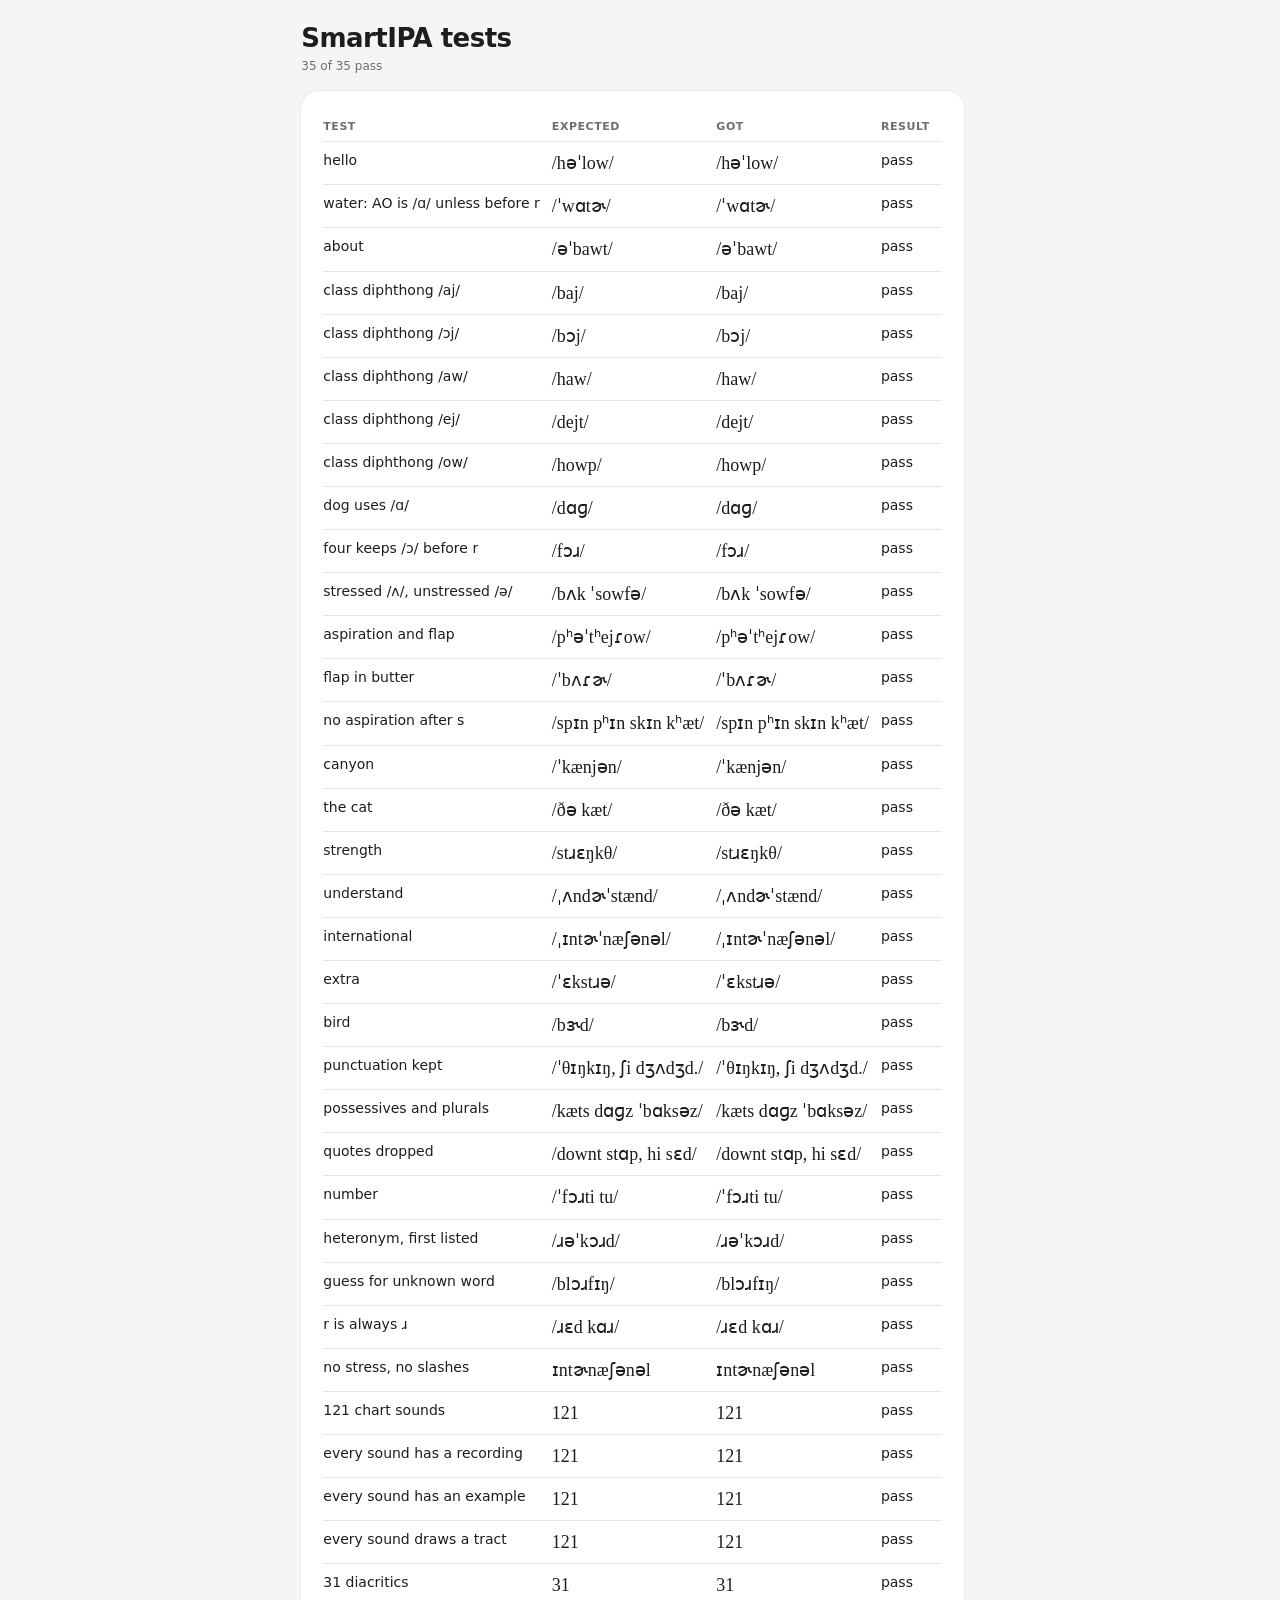
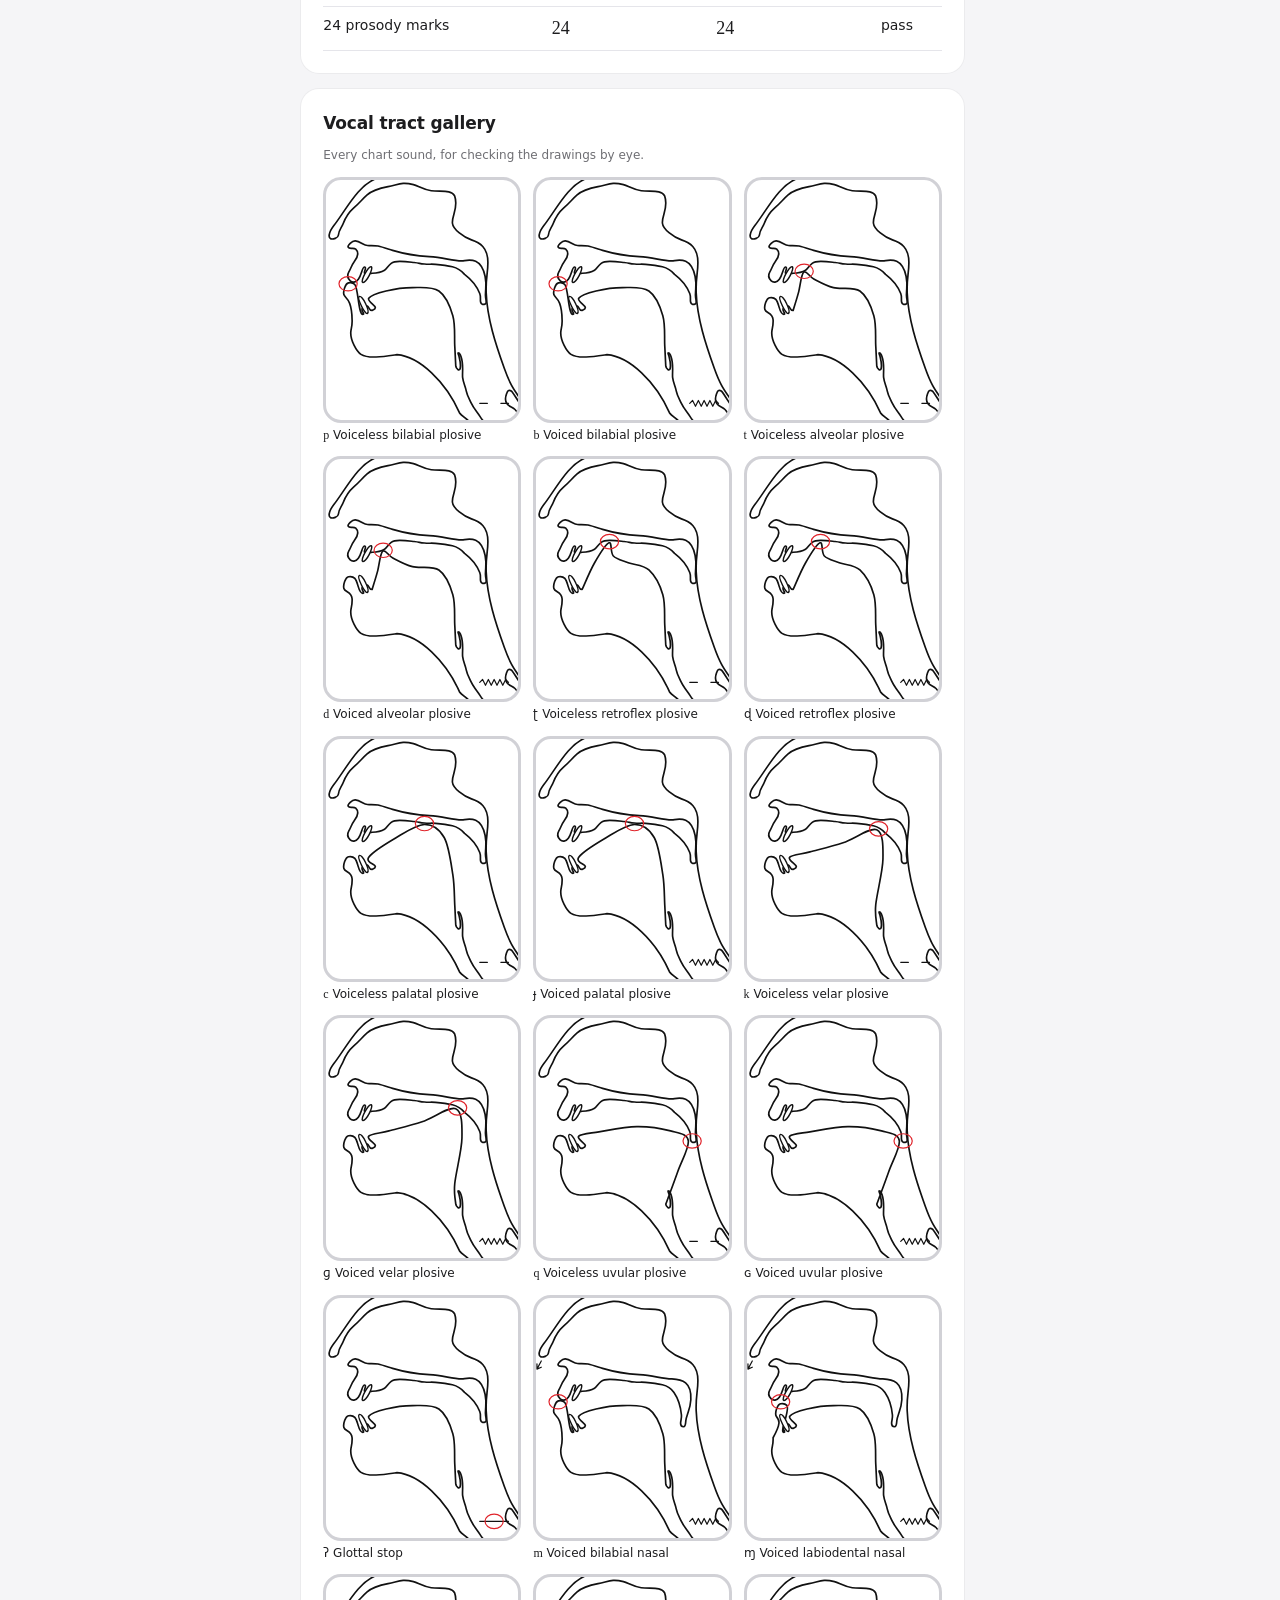
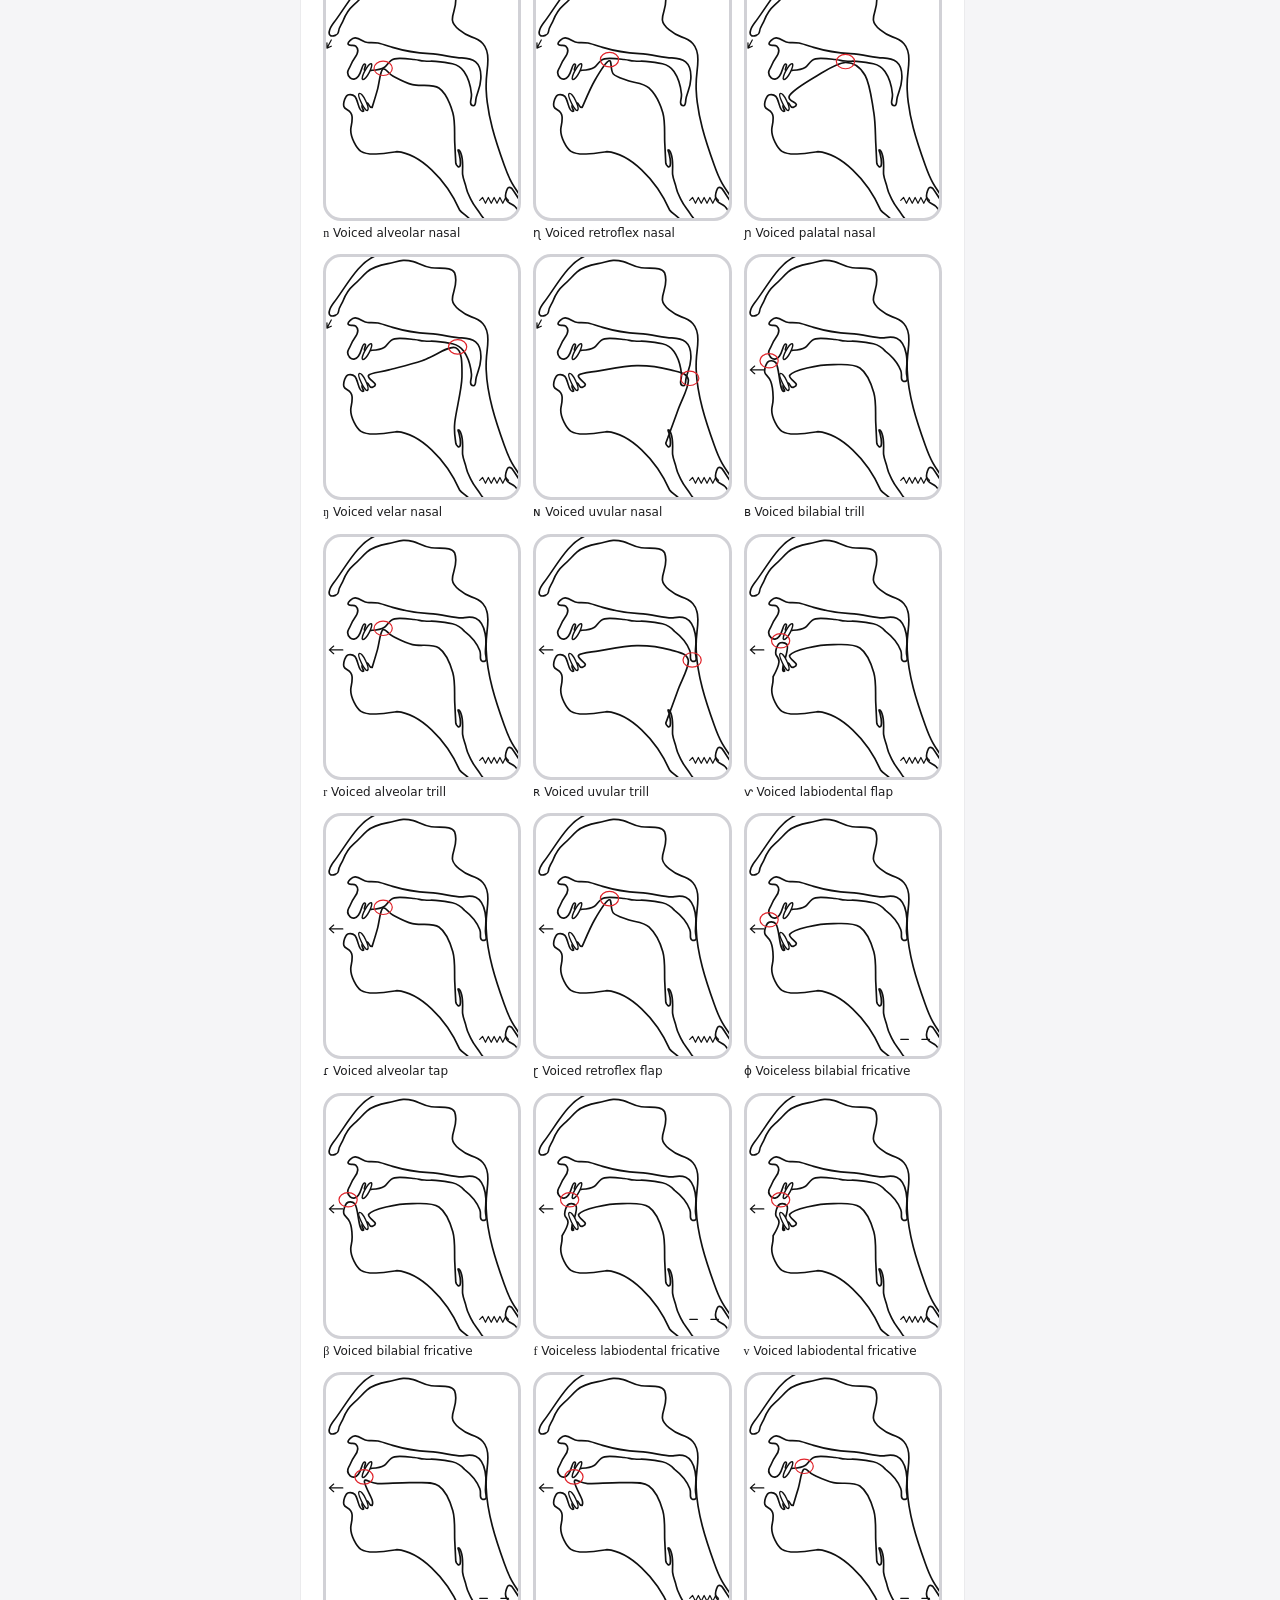
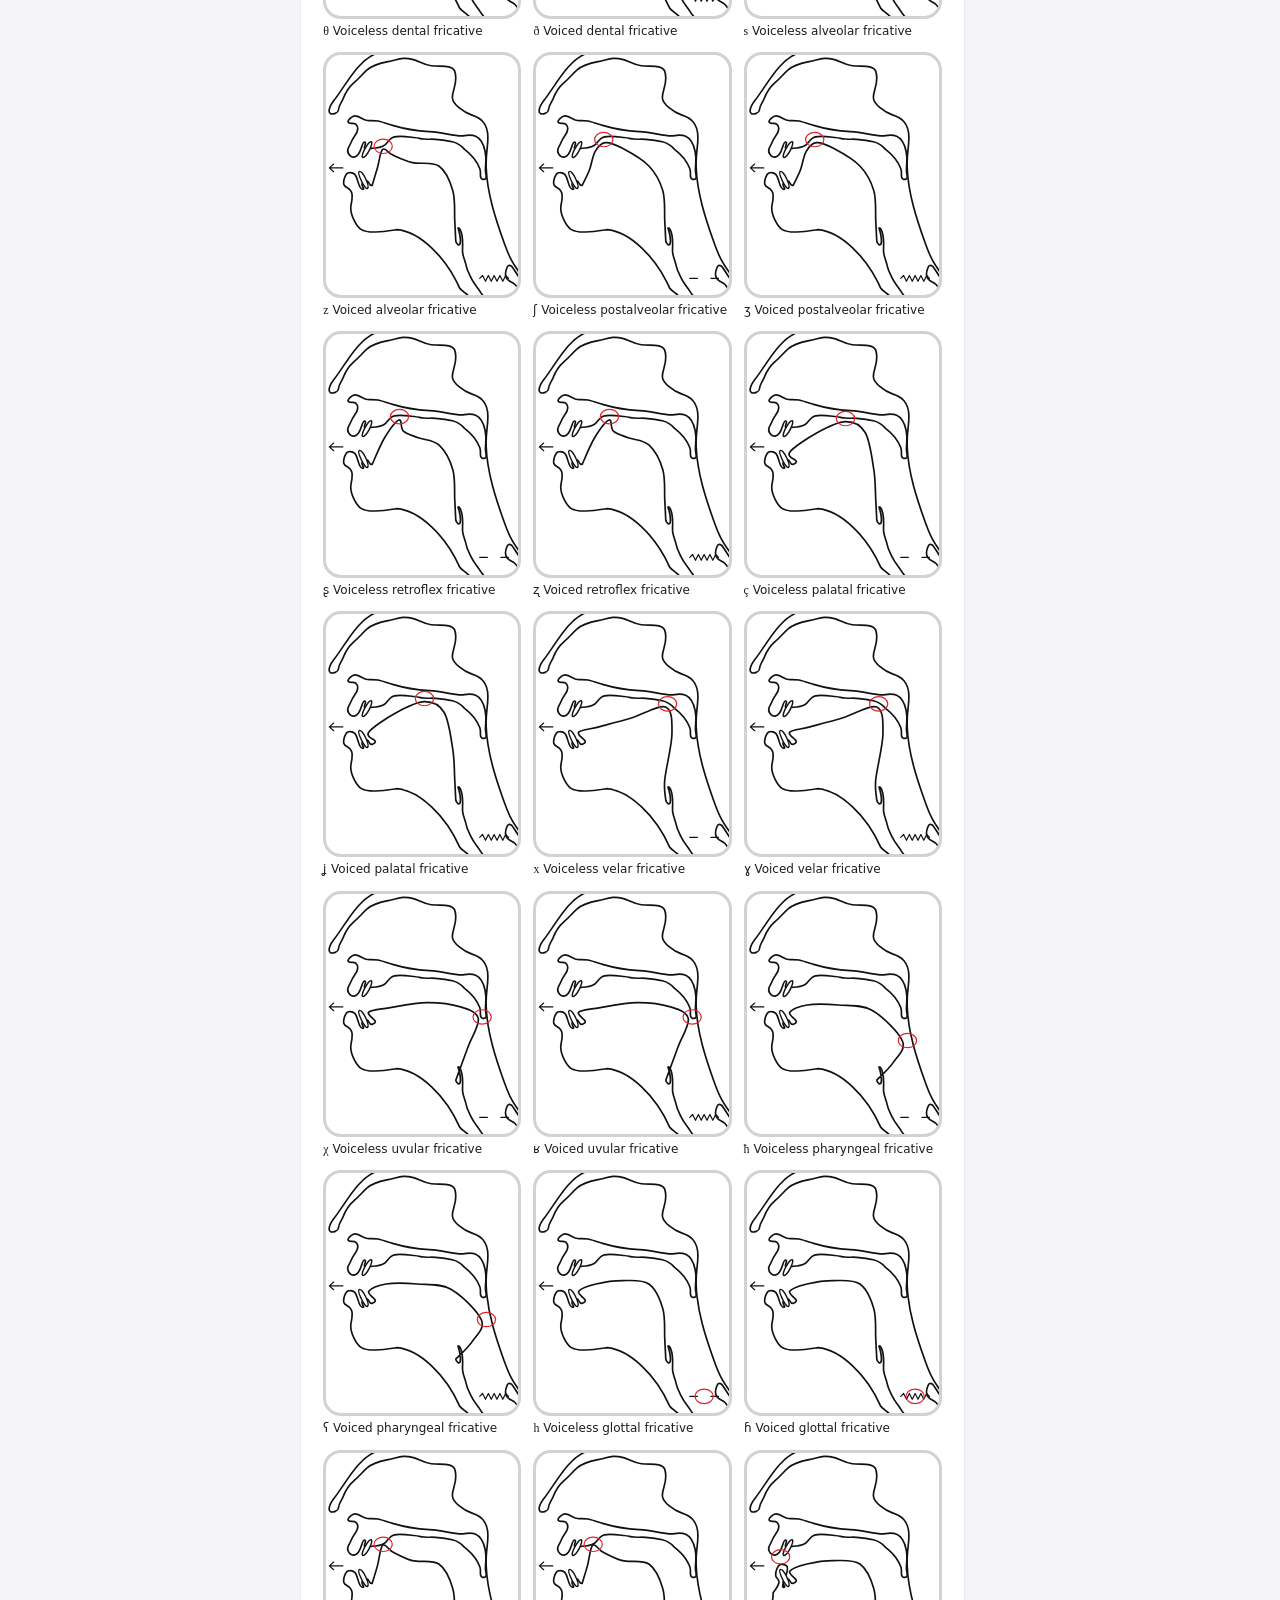
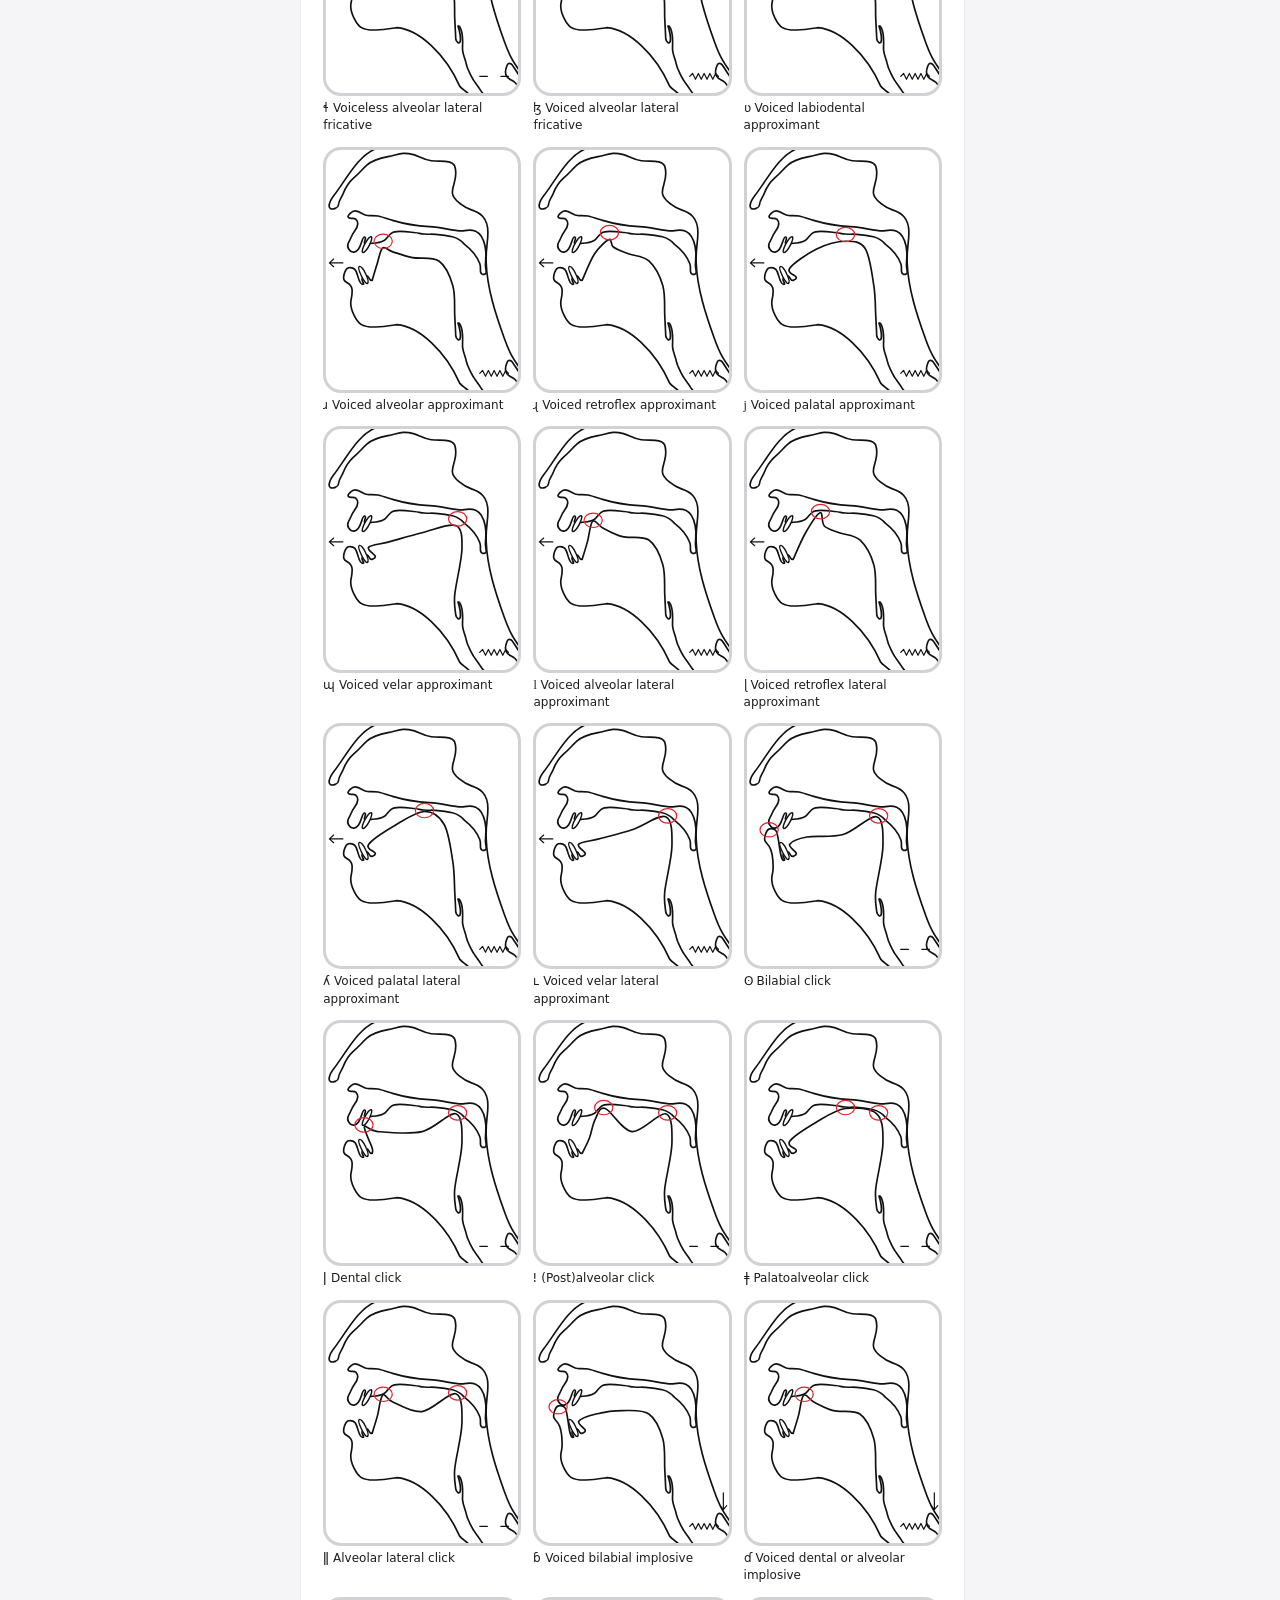
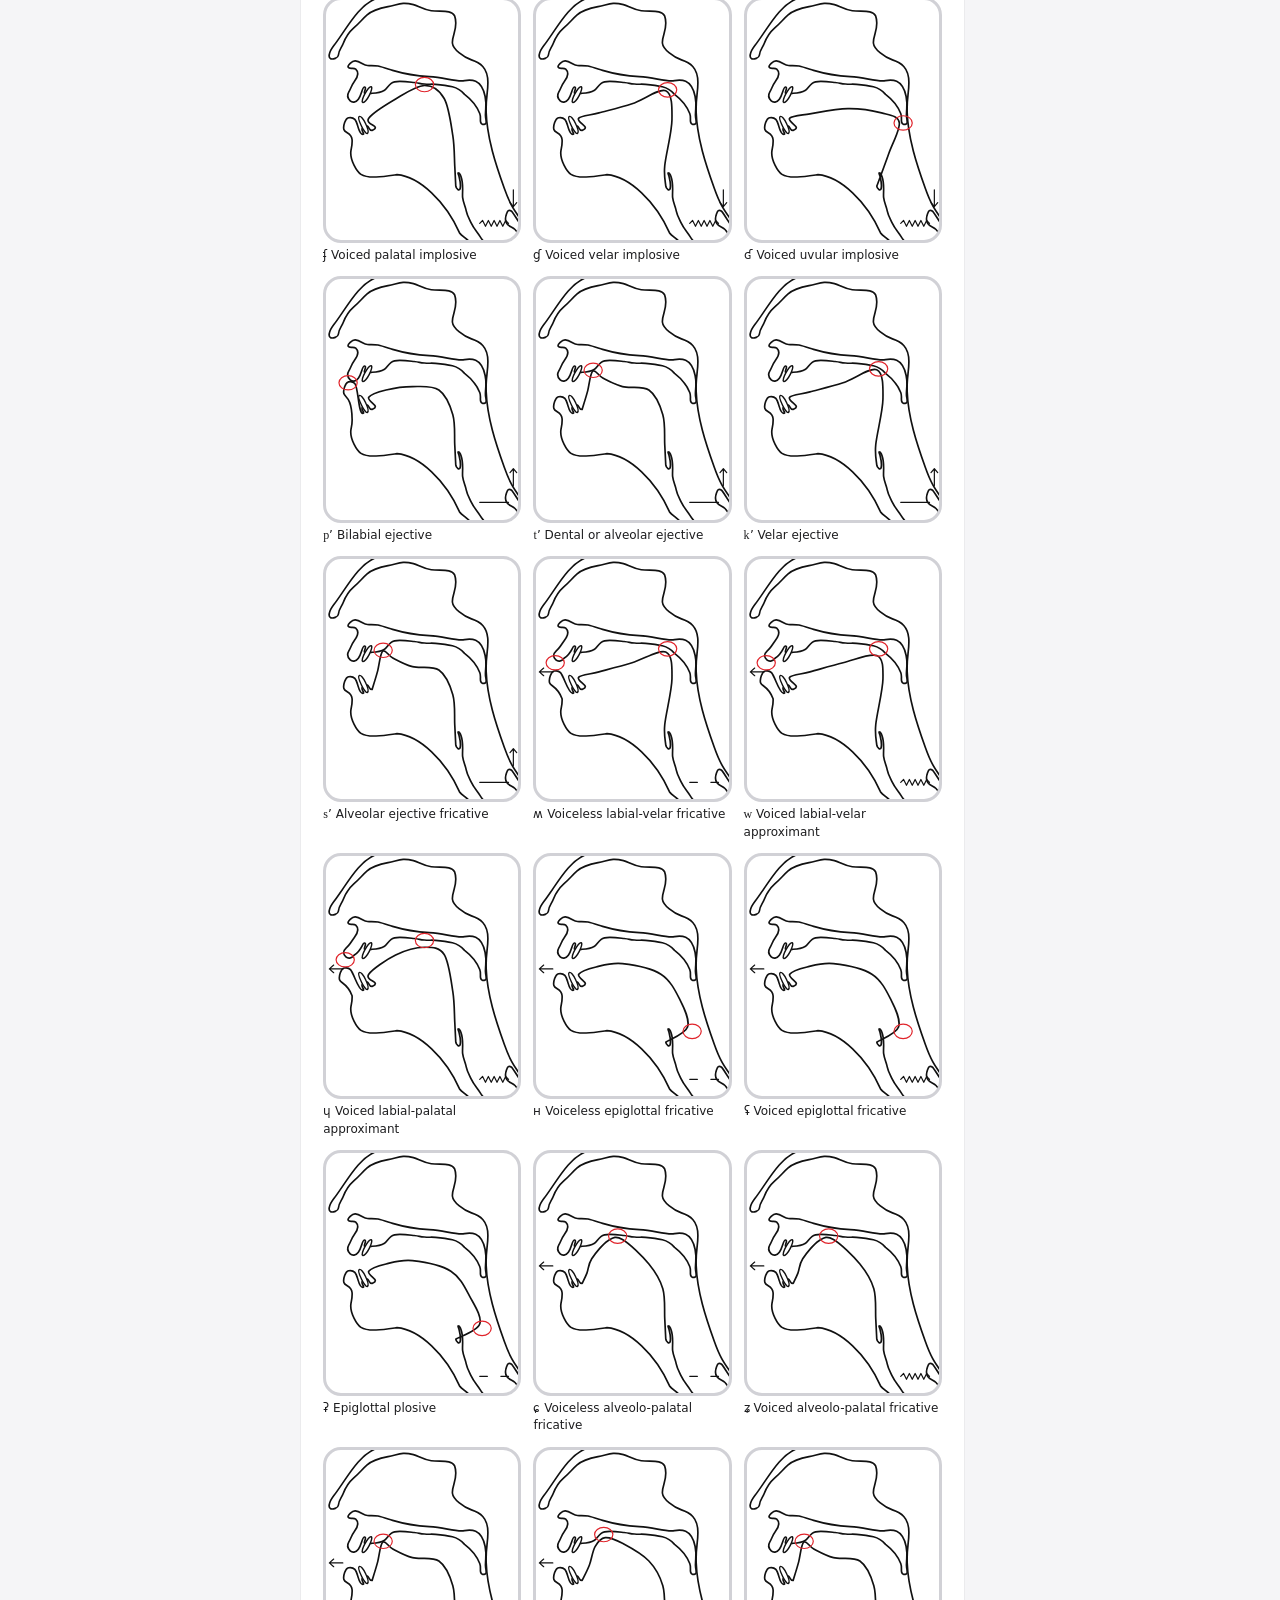
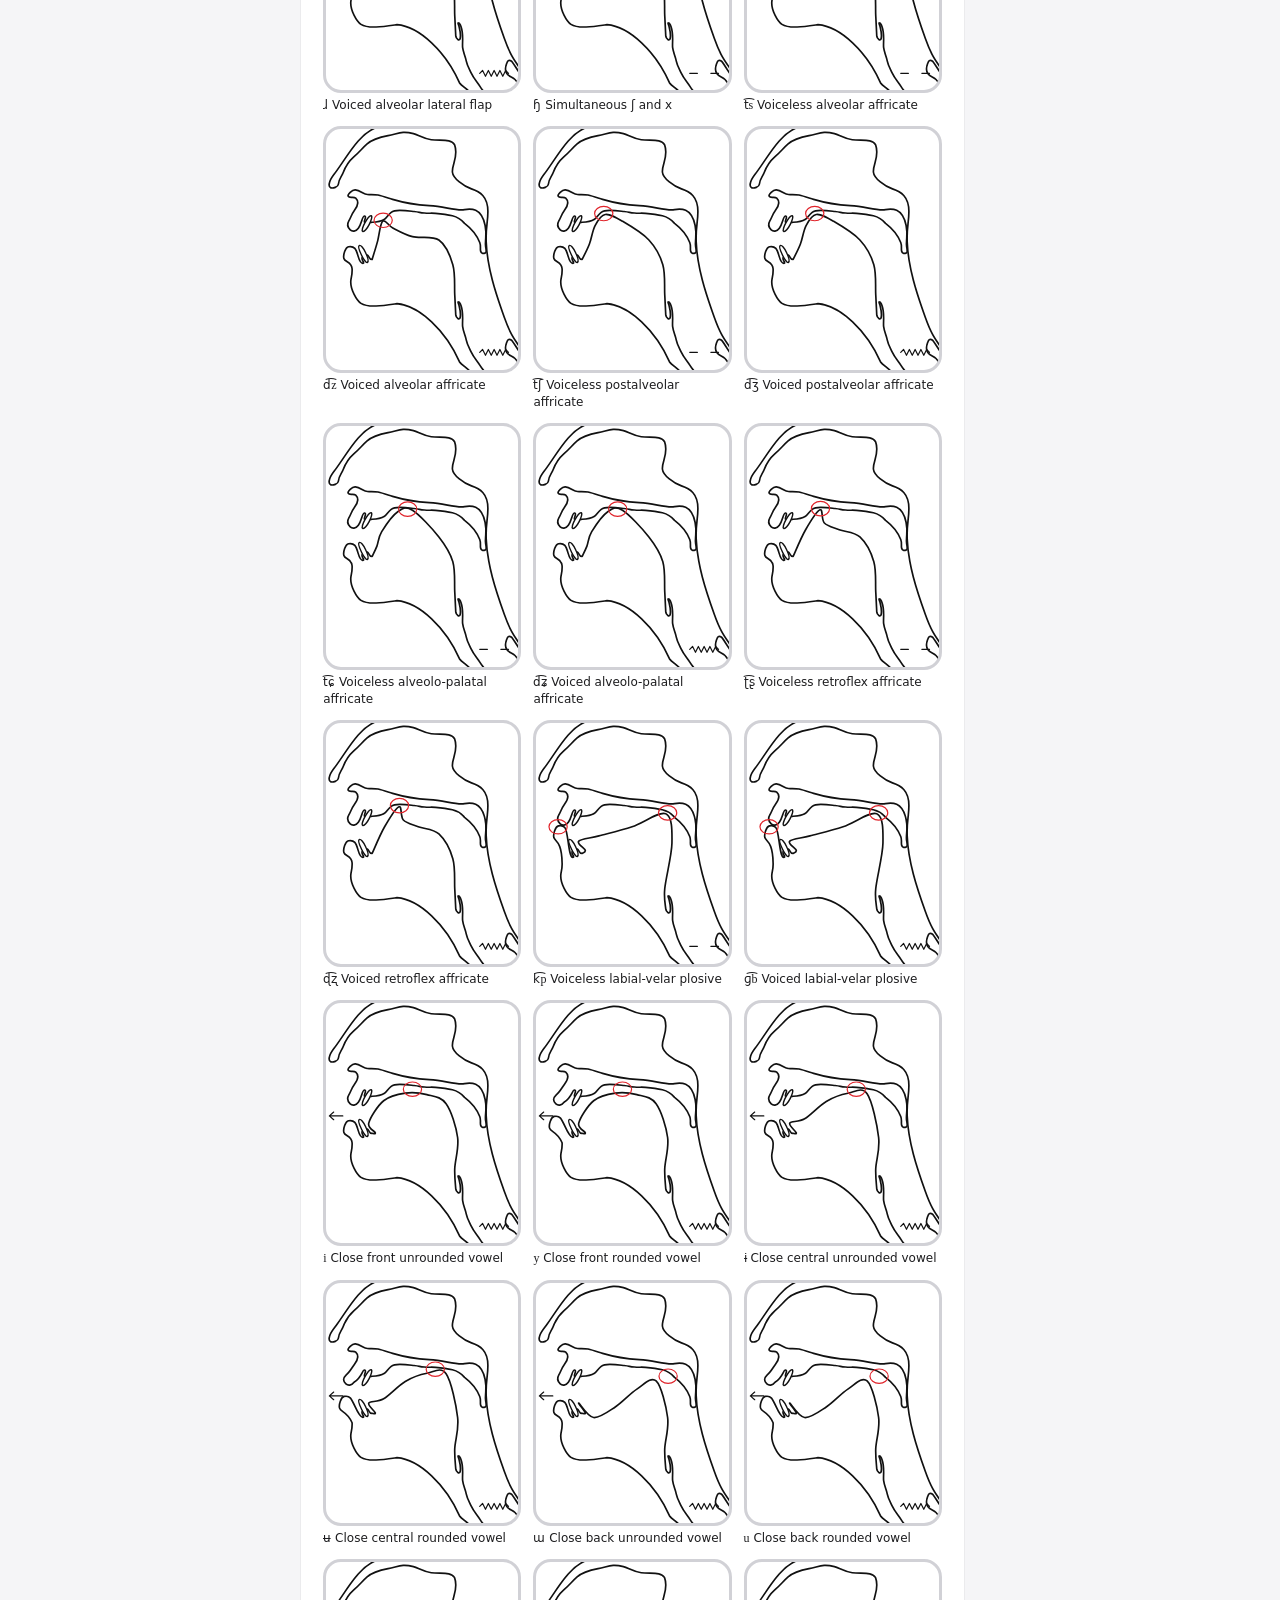
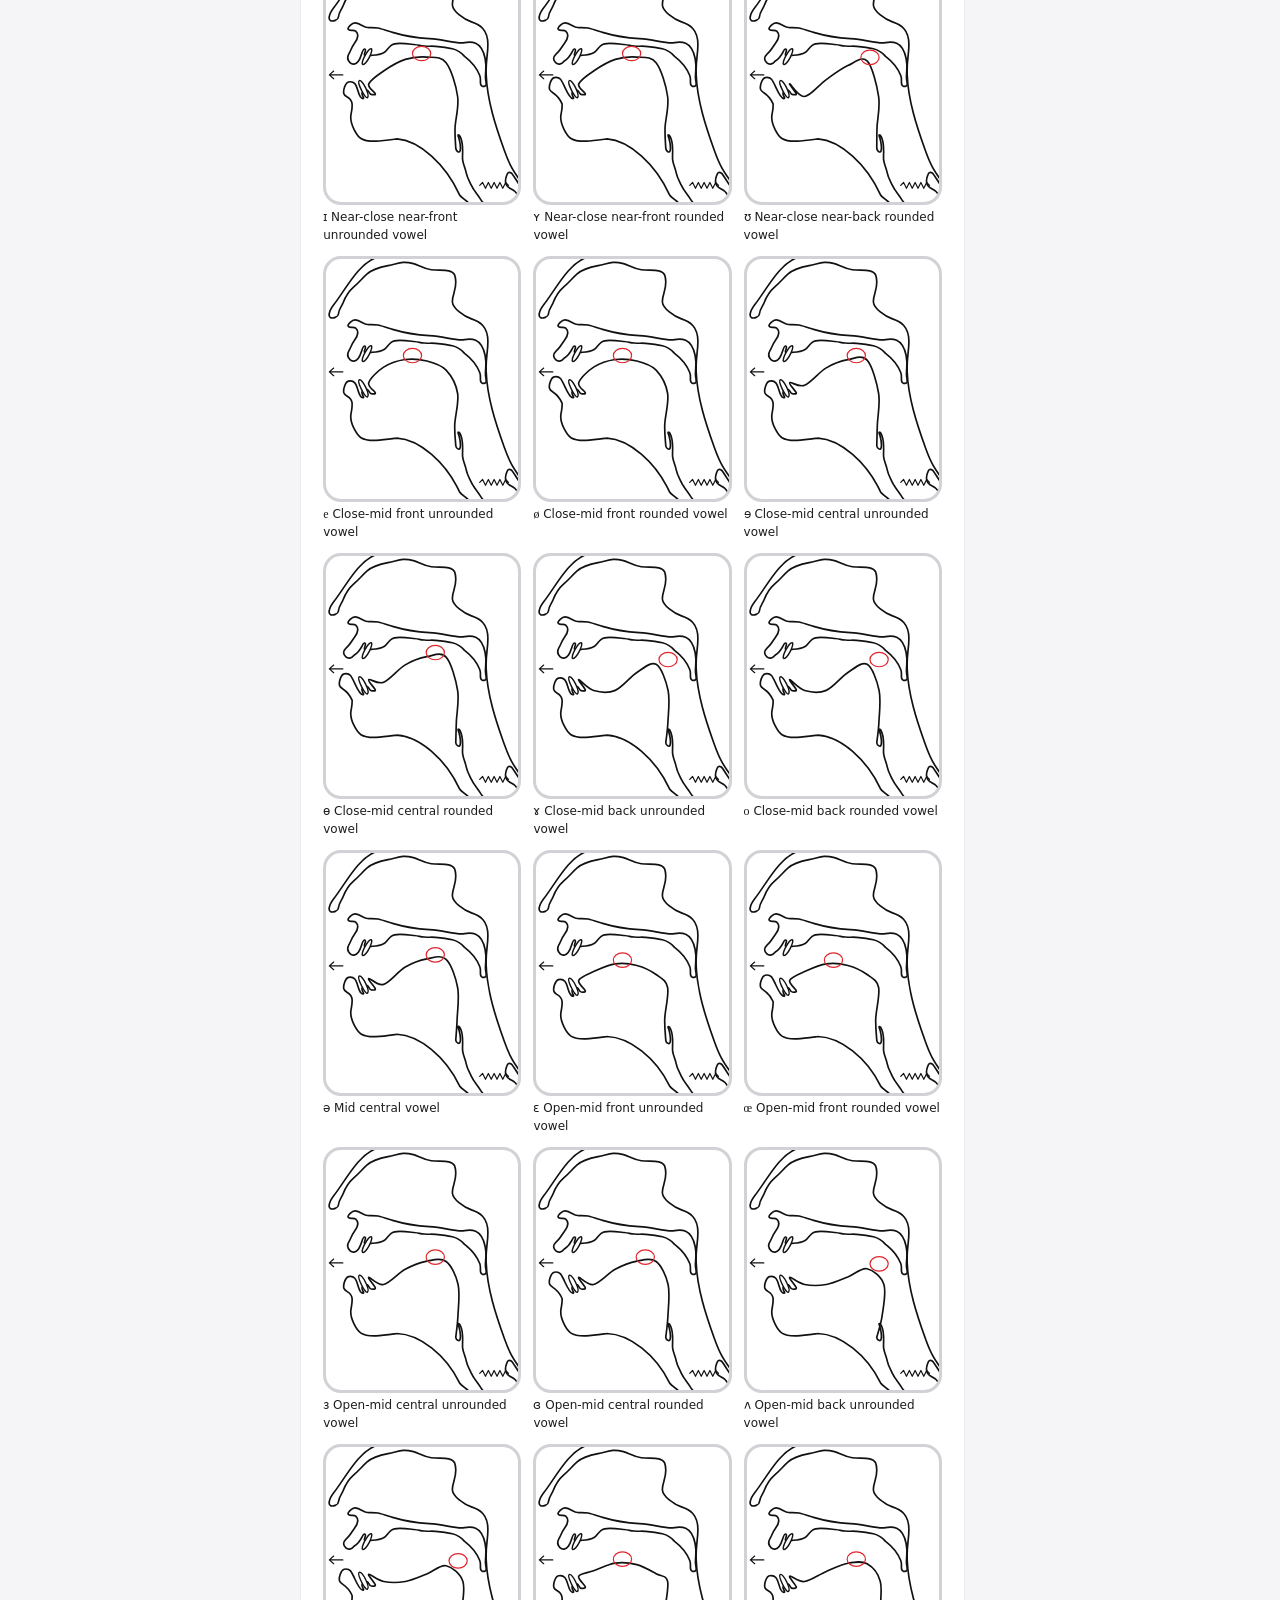
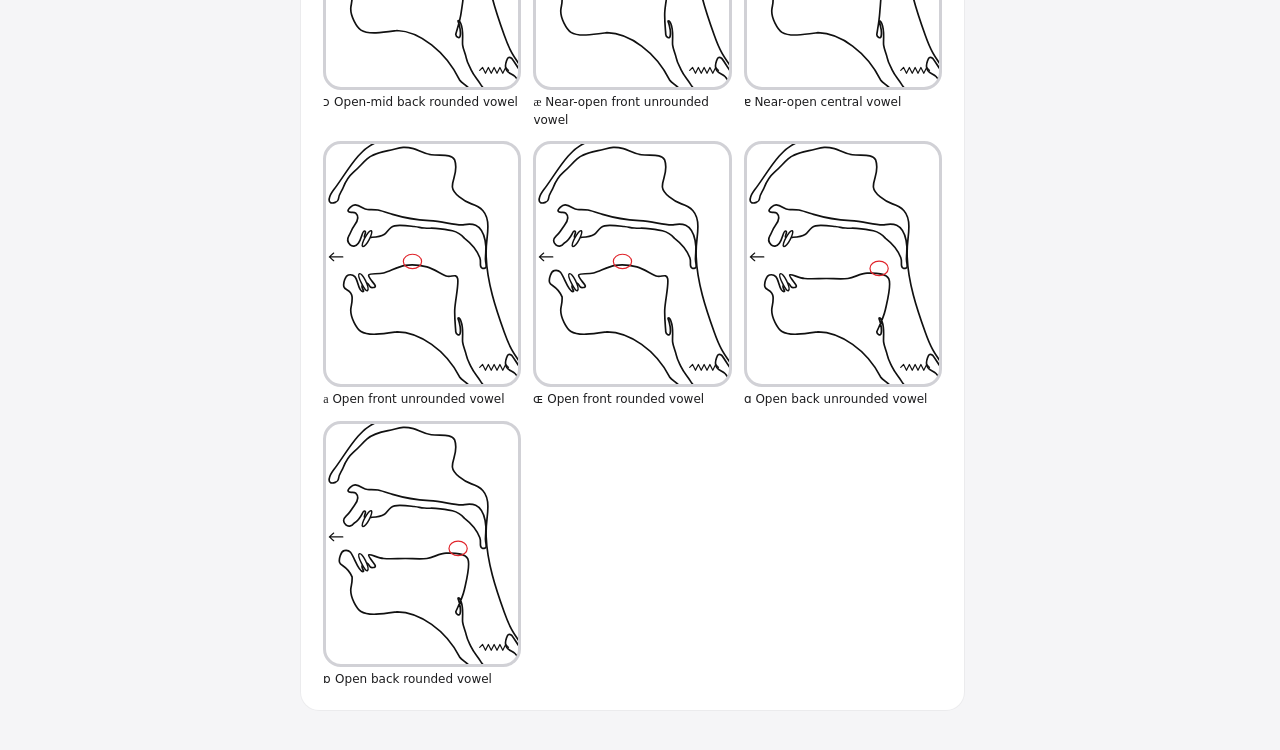
==== commit d2f44149: "Transcribe with the class conventions (aj, ɔj, aw, ej, ow; ɑ for dog; ɹ only) and optional aspiratio" ====
--- a/tests.html
+++ b/tests.html
@@ -39,9 +39,21 @@
   var T = function (s, o) { return SmartIPA.transcribe(s, o); };
   var S = window.SIPA;
   var cases = [
-    ['hello', T('hello'), '/həˈloʊ/'],
-    ['water', T('water'), '/ˈwɔtɚ/'],
-    ['about', T('about'), '/əˈbaʊt/'],
+    ['hello', T('hello'), '/həˈlow/'],
+    ['water: AO is /ɑ/ unless before r', T('water'), '/ˈwɑtɚ/'],
+    ['about', T('about'), '/əˈbawt/'],
+    ['class diphthong /aj/', T('buy'), '/baj/'],
+    ['class diphthong /ɔj/', T('boy'), '/bɔj/'],
+    ['class diphthong /aw/', T('how'), '/haw/'],
+    ['class diphthong /ej/', T('date'), '/dejt/'],
+    ['class diphthong /ow/', T('hope'), '/howp/'],
+    ['dog uses /ɑ/', T('dog'), '/dɑɡ/'],
+    ['four keeps /ɔ/ before r', T('four'), '/fɔɹ/'],
+    ['stressed /ʌ/, unstressed /ə/', T('buck sofa'), '/bʌk ˈsowfə/'],
+    ['aspiration and flap', T('potato', { phonetic: true }), '/pʰəˈtʰejɾow/'],
+    ['flap in butter', T('butter', { phonetic: true }), '/ˈbʌɾɚ/'],
+    ['no aspiration after s', T('spin pin skin cat', { phonetic: true }), '/spɪn pʰɪn skɪn kʰæt/'],
+    ['canyon', T('canyon'), '/ˈkænjən/'],
     ['the cat', T('the cat'), '/ðə kæt/'],
     ['strength', T('strength'), '/stɹɛŋkθ/'],
     ['understand', T('understand'), '/ˌʌndɚˈstænd/'],
@@ -50,11 +62,11 @@
     ['bird', T('bird'), '/bɝd/'],
     ['punctuation kept', T('Thinking, she judged.'), '/ˈθɪŋkɪŋ, ʃi dʒʌdʒd./'],
     ['possessives and plurals', T("cat's dogs' boxes"), '/kæts dɑɡz ˈbɑksəz/'],
-    ['quotes dropped', T('“Don’t stop,” he said'), '/doʊnt stɑp, hi sɛd/'],
+    ['quotes dropped', T('“Don’t stop,” he said'), '/downt stɑp, hi sɛd/'],
     ['number', T('42'), '/ˈfɔɹti tu/'],
     ['heteronym, first listed', T('record'), '/ɹəˈkɔɹd/'],
     ['guess for unknown word', T('blorfing'), '/blɔɹfɪŋ/'],
-    ['r option', T('red car', { r: 'r' }), '/rɛd kɑr/'],
+    ['r is always ɹ', T('red car'), '/ɹɛd kɑɹ/'],
     ['no stress, no slashes', T('international', { stress: false, slashes: false }), 'ɪntɚnæʃənəl'],
     ['121 chart sounds', String(S.sounds.all.length), '121'],
     ['every sound has a recording', String(S.sounds.all.filter(function (o) { return o.audio; }).length), '121'],
--- a/css/app.css
+++ b/css/app.css
@@ -50,7 +50,8 @@
 }
 
 * { box-sizing: border-box; }
-html { -webkit-text-size-adjust: 100%; }
+/* Always reserve room for scrollbars, so the layout never shifts when one appears. */
+html { -webkit-text-size-adjust: 100%; scrollbar-gutter: stable; }
 body { margin: 0; background: var(--bg); color: var(--text); font: 14px/1.45 var(--font); min-height: 100vh; display: flex; flex-direction: column; }
 a { color: var(--link); }
 button, input, select, textarea { font: inherit; color: inherit; }
@@ -89,15 +90,27 @@
 .pane-main { flex: 3 1 620px; min-width: 0; padding: 20px 24px 32px; display: flex; flex-direction: column; gap: 16px; }
 .pane-detail { flex: 2 1 380px; min-width: 0; align-self: stretch; padding: 28px 28px 36px; background: var(--card); border-left: 1px solid var(--line);
   display: flex; flex-direction: column; gap: 22px; }
+/* Keep proportions on very wide screens: cap the content width and give the lesson panel a steady width. */
+.split { width: 100%; max-width: 1840px; margin: 0 auto; }
+@media (min-width: 1880px) {
+  .topbar, .footer { padding-left: calc((100% - 1840px) / 2 + 24px); padding-right: calc((100% - 1840px) / 2 + 24px); }
+}
 @media (min-width: 900px) {
-  .pane-detail { position: sticky; top: var(--topbar); align-self: flex-start; max-height: calc(100vh - var(--topbar)); overflow-y: auto; }
+  .pane-main { flex: 1 1 0; }
+  .pane-detail { flex: 0 0 clamp(400px, 28vw, 540px); }
+}
+@media (min-width: 1880px) {
+  .pane-detail { border-right: 1px solid var(--line); }
+}
+@media (min-width: 900px) {
+  .pane-detail { position: sticky; top: var(--topbar); align-self: flex-start; max-height: calc(100vh - var(--topbar)); overflow-y: auto; scrollbar-gutter: stable; }
 }
 @media (max-width: 899px) {
   .pane-detail { border-left: 0; border-top: 1px solid var(--line); }
 }
 .narrow { max-width: 880px; margin: 0 auto; padding: 24px 16px 40px; display: flex; flex-direction: column; gap: 16px; }
 .page-head { display: flex; flex-direction: column; gap: 4px; }
-.card { background: var(--card); border-radius: 16px; padding: 18px; box-shadow: var(--shadow); }
+.card { background: var(--card); border-radius: 18px; padding: 22px; box-shadow: var(--shadow); }
 .card > h2 { margin-bottom: 12px; }
 .card-head { display: flex; flex-wrap: wrap; align-items: baseline; justify-content: space-between; gap: 4px 16px; margin-bottom: 12px; }
 .scroll-x { overflow-x: auto; }
@@ -218,16 +231,48 @@
 .chart-switch > button { gap: 8px; }
 
 /* Space between the boxes on the chart page. */
-#menu { display: flex; flex-direction: column; gap: 20px; }
+#menu { display: flex; flex-direction: column; gap: 24px; }
 #menu .two-up { gap: 20px; }
+
+/* Second row of the chart: non-pulmonic consonants, other symbols and vowels side by side; wraps on narrow screens. */
+/* Second row. On medium screens the vowel chart gets the full width and the two consonant boxes sit
+   side by side below it; only on wide screens does the vowel chart share the row with them. */
+.three-up { display: grid; grid-template-columns: minmax(0, 1fr); gap: 24px; align-items: stretch; }
+.three-up > .card, .side-col > .card { min-width: 0; }
+.side-col { display: flex; flex-wrap: wrap; gap: 24px; min-width: 0; }
+.side-col > .np-card { flex: 1 1 400px; }
+.side-col > .other-card { flex: 1 1 320px; }
+@media (min-width: 1680px) {
+  .three-up { grid-template-columns: minmax(0, 1.2fr) minmax(0, 1fr); }
+  .side-col { flex-direction: column; flex-wrap: nowrap; }
+  .side-col > .np-card, .side-col > .other-card { flex: none; }
+  .side-col > .other-card { flex: 1; }
+}
+.np-card .np { gap: 6px 16px; flex-wrap: nowrap; }
+.np-card .np-group { flex: 1 1 0; min-width: 0; }
+.np-card .row-btn { min-height: 44px; gap: 8px; padding: 0 8px; }
+.np-card .row-sub { line-height: 1.25; }
+.other-card .tiles { gap: 8px; }
+
+/* Vowel chart that fills its box: it stretches to the row's height and keeps the trapezoid's proportions sensible. */
+.vowel-card { display: flex; flex-direction: column; }
+.vowel-card .scroll-x { flex: 1; display: flex; overflow-y: hidden; }
+.vowel-card .vowel-chart { flex: 1; min-width: 320px; min-height: 340px; max-width: 680px; margin: 0 auto; padding: 0 40px 26px 0; gap: 4px; display: flex; }
+.vowel-card .v-heights { width: 66px; height: auto; margin-top: 32px; align-self: stretch; }
+.vowel-card .v-heights span, .vowel-card .v-backs span { font-size: 11px; }
+.vowel-card .v-main { padding-left: 46px; display: flex; flex-direction: column; }
+.vowel-card .v-backs { flex: none; height: 18px; margin-bottom: 14px; }
+.vowel-card .v-area { flex: 1; height: auto; min-height: 250px; }
+.vowel-card .v-btn { width: 36px; height: 42px; font-size: 21px; border-radius: 9px; }
+.vowel-card .v-node { padding: 0 2px; gap: 1px; }
 
 /* Box headers: a full-width header band, set apart from the box body, that the title sits on. */
 :root { --head: #ECEDF2; }
 @media (prefers-color-scheme: dark) { :root { --head: #2C2C2E; } }
 #menu .card > .card-head, #menu .card > h2.sec-title {
-  margin: -18px -18px 16px; padding: 12px 18px; background: var(--head); border-bottom: 1px solid var(--line); border-radius: 16px 16px 0 0;
-}
-#menu .card > h2.sec-title { margin-bottom: 16px; }
+  margin: -22px -22px 20px; padding: 14px 22px; background: var(--head); border-bottom: 1px solid var(--line); border-radius: 16px 16px 0 0;
+}
+#menu .card > h2.sec-title { margin-bottom: 20px; }
 #menu .fold > summary { background: var(--head); }
 #menu .fold > summary:hover { background: var(--fill-strong); }
 
@@ -238,12 +283,13 @@
 /* Chart page title */
 .toolbar-title { display: flex; flex-direction: column; gap: 2px; min-width: 0; }
 .page-title { font-size: 22px; }
-.toolbar .toolbar-title { flex: 1 1 100%; }
+.toolbar .toolbar-title { flex: 0 1 auto; }
+.toolbar .search { flex: 0 1 320px; margin-left: auto; }
 .chart-switch > button { min-width: 112px; justify-content: center; }
 
 /* Folded sections (Diacritics, Prosody) */
 .fold { padding: 0; }
-.fold > summary { list-style: none; cursor: pointer; display: flex; align-items: center; gap: 12px; min-height: 64px; padding: 14px 18px; border-radius: 16px; }
+.fold > summary { list-style: none; cursor: pointer; display: flex; align-items: center; gap: 12px; min-height: 64px; padding: 16px 22px; border-radius: 18px; }
 .fold > summary::-webkit-details-marker { display: none; }
 .fold > summary:hover { background: var(--fill); }
 .fold[open] > summary { border-bottom: 1px solid var(--line); border-radius: 16px 16px 0 0; }
@@ -253,7 +299,7 @@
 .fold-status .ipa { font-size: 15px; font-weight: 400; }
 .chevron { flex: none; width: 16px; height: 16px; fill: none; stroke: var(--muted); stroke-width: 2; stroke-linecap: round; stroke-linejoin: round; transition: transform 0.2s ease; }
 .fold[open] .chevron { transform: rotate(180deg); }
-.fold-body { padding: 16px 18px 18px; display: flex; flex-direction: column; gap: 14px; }
+.fold-body { padding: 20px 22px 22px; display: flex; flex-direction: column; gap: 14px; }
 .fold-body .group + .group { margin-top: 4px; }
 @media (prefers-reduced-motion: reduce) { .chevron { transition: none; } }
 
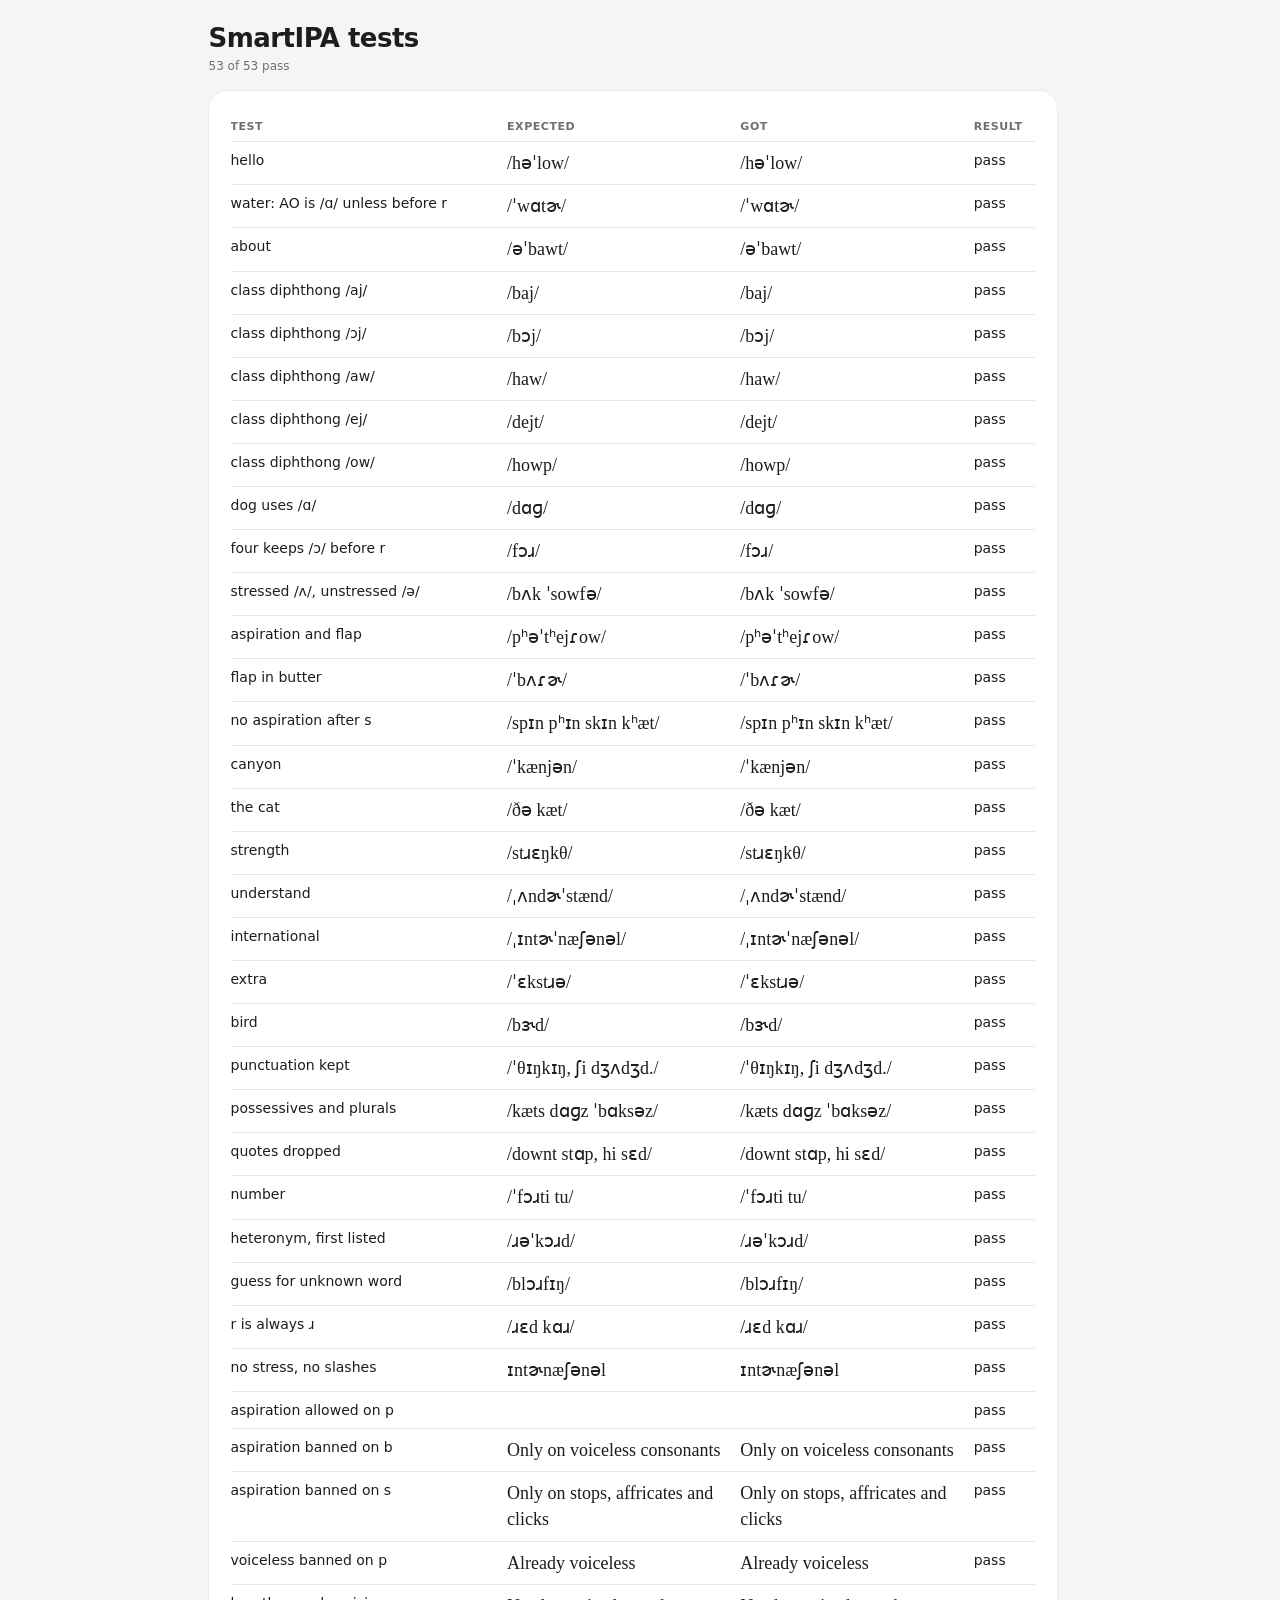
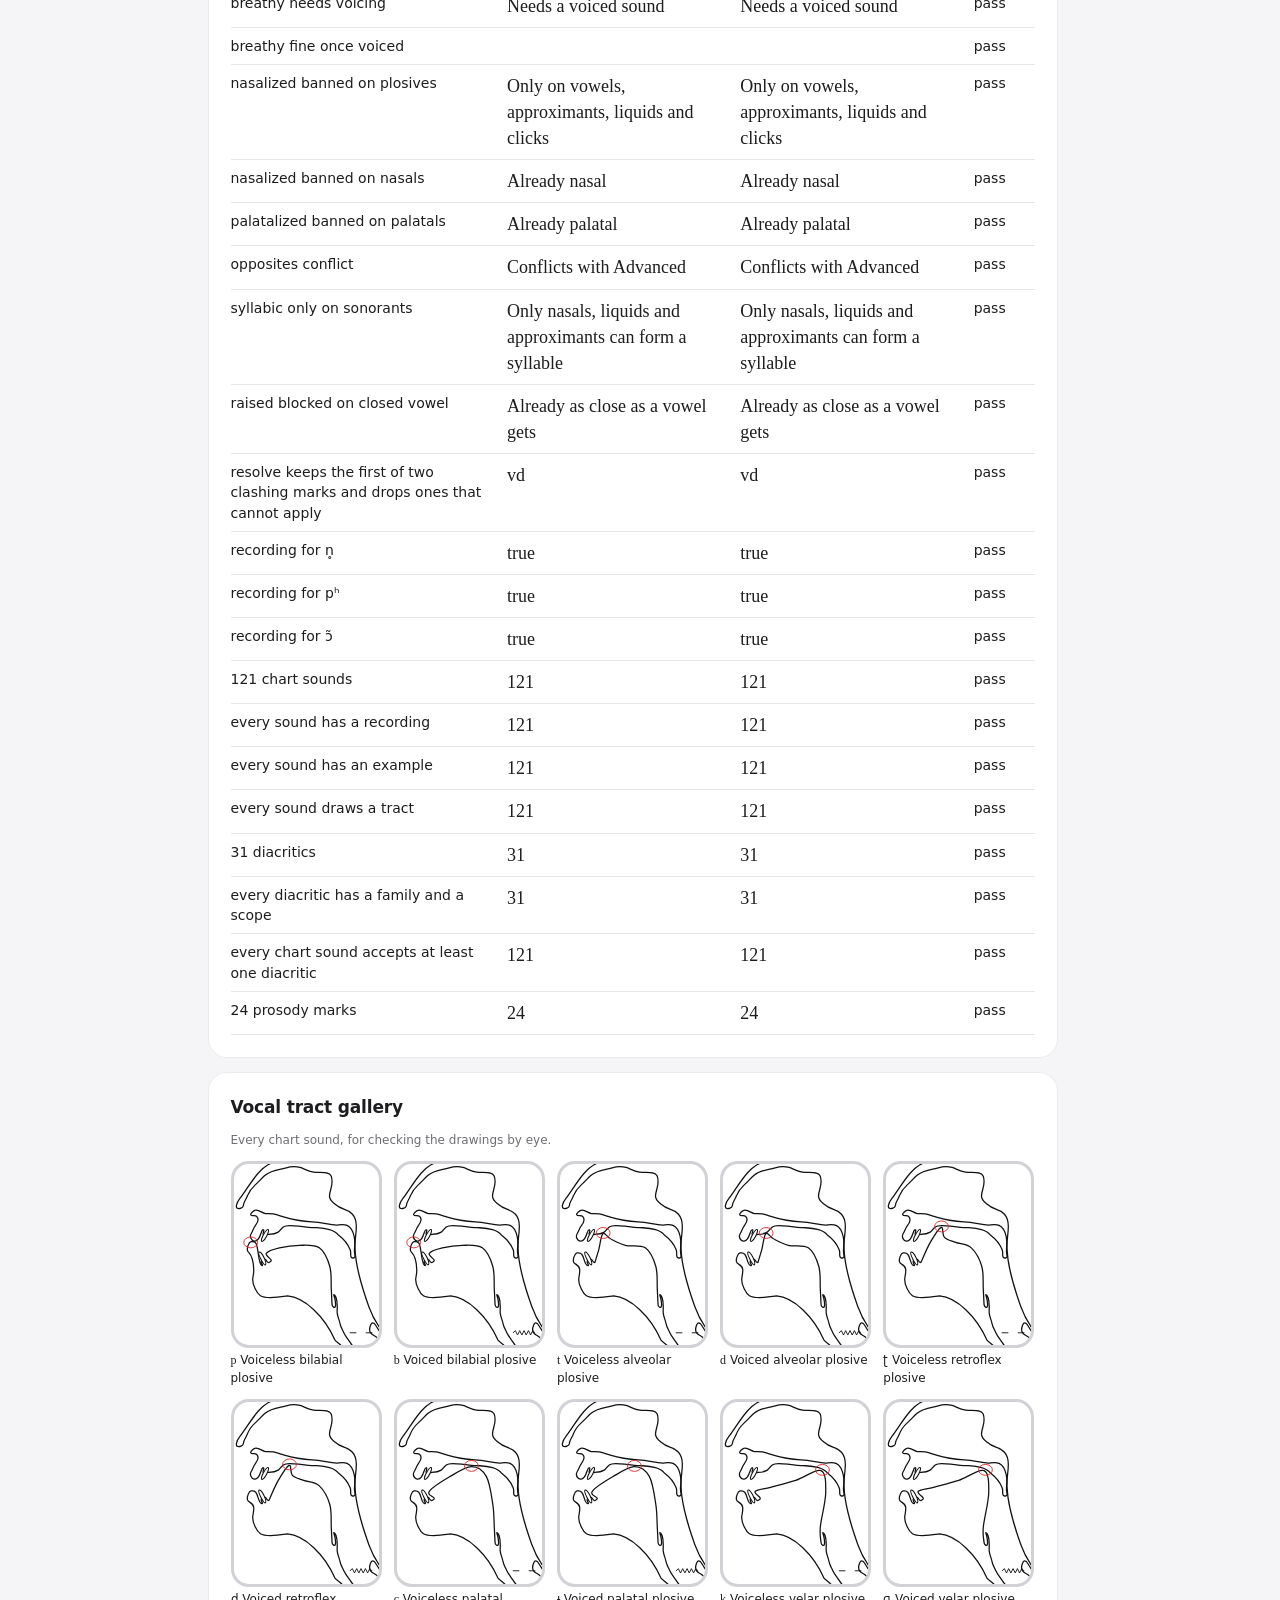
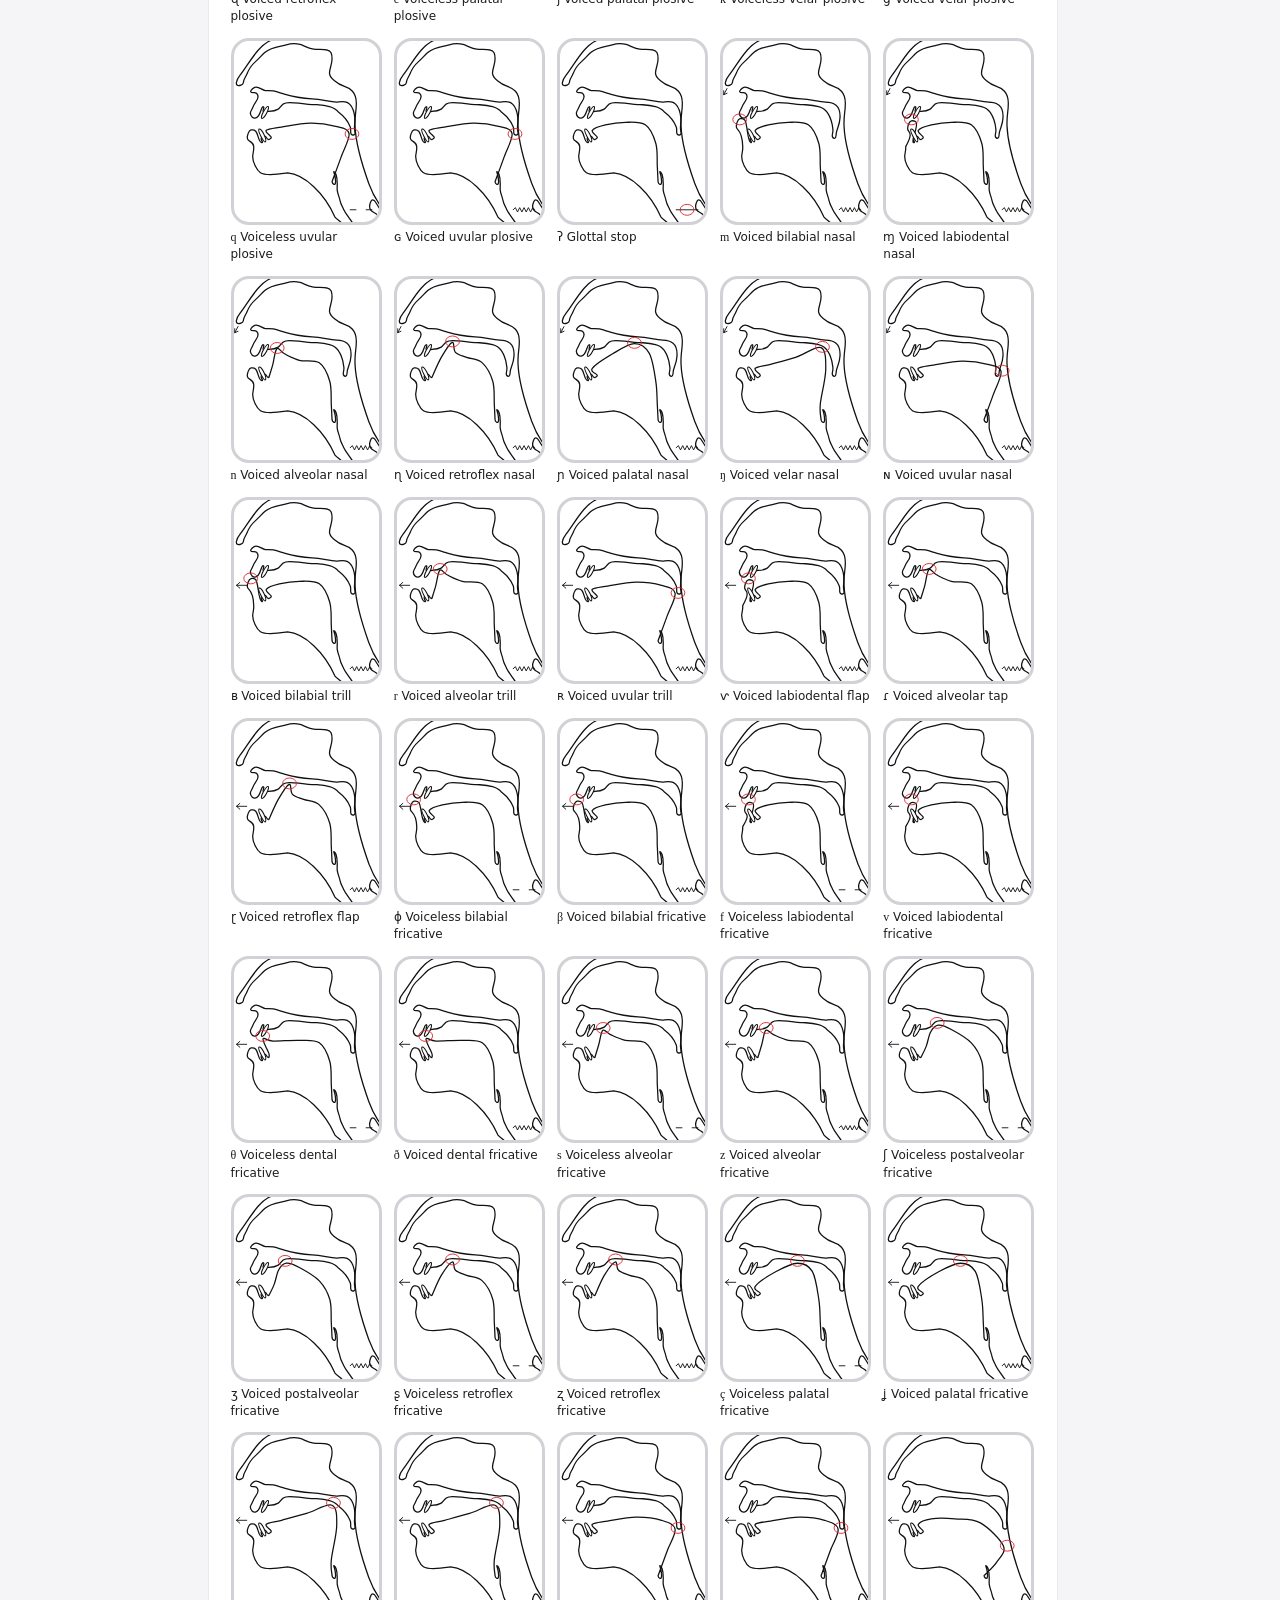
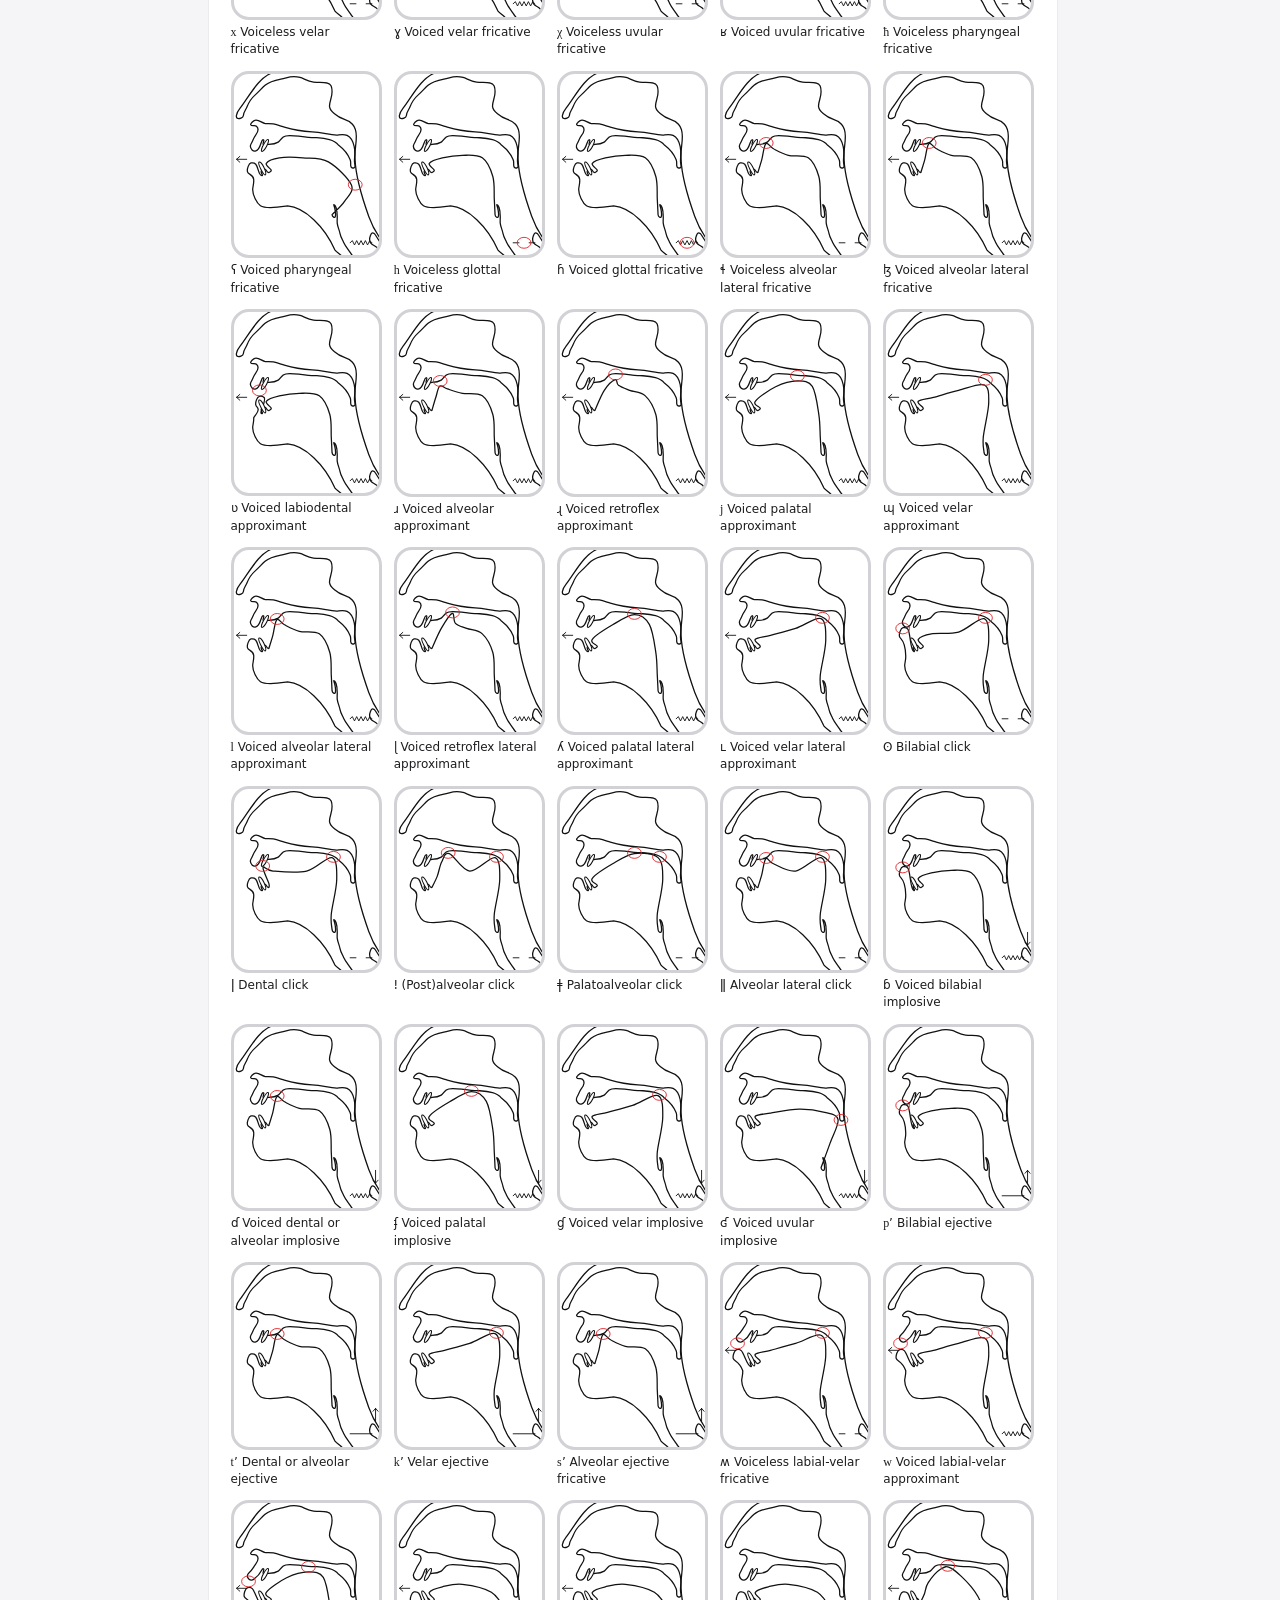
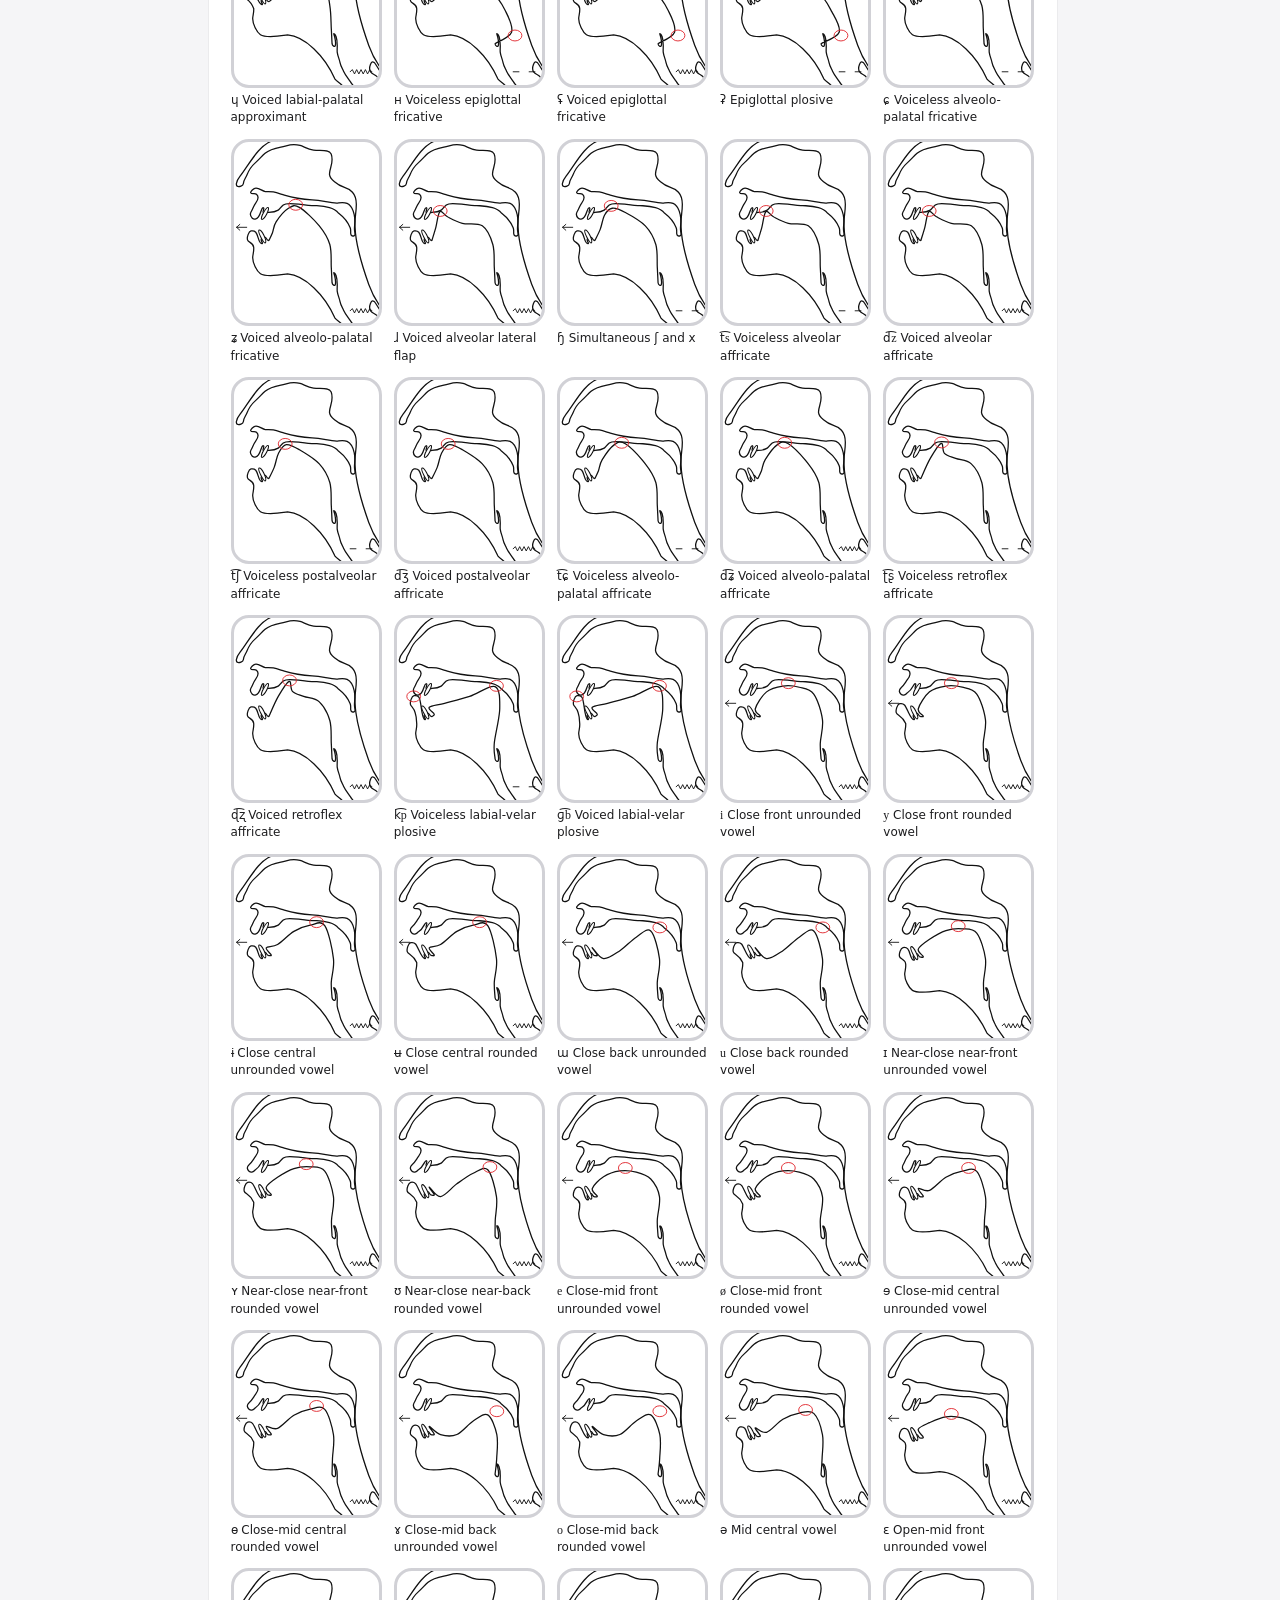
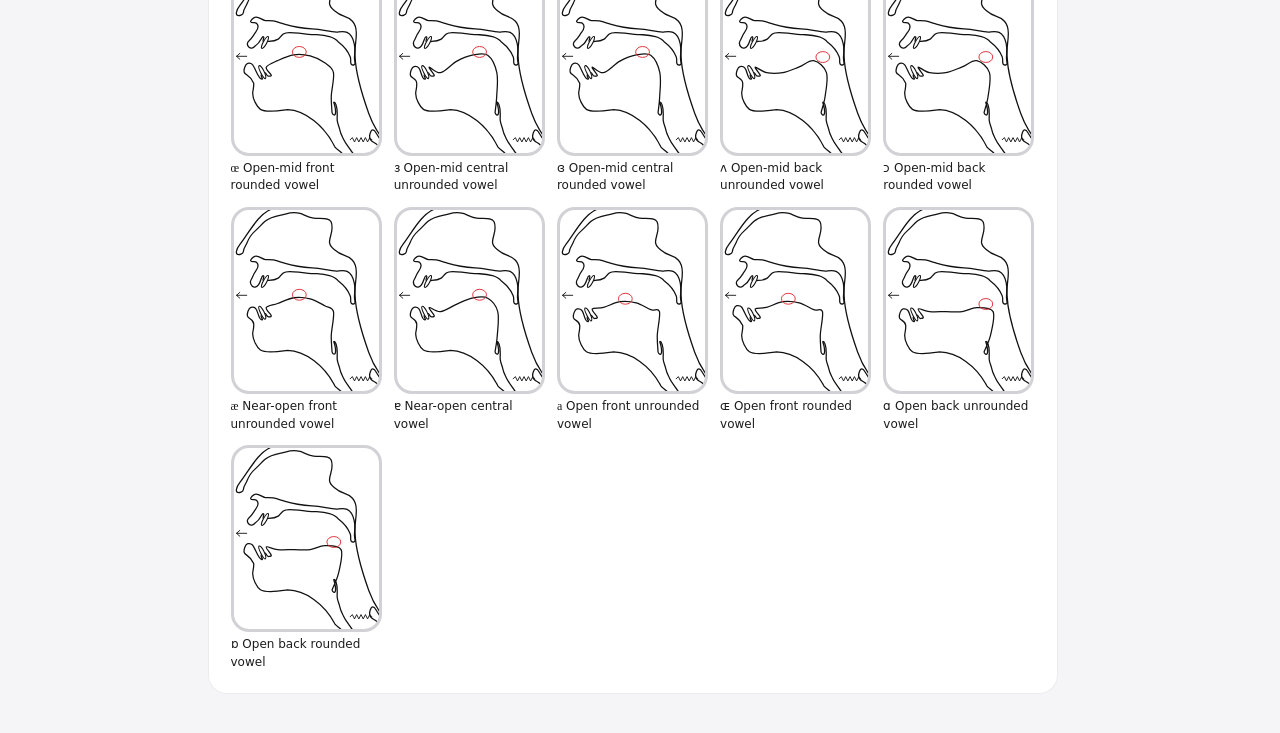
==== commit d58d8a3b: "Granular diacritics with compatibility rules and recordings; add Practice drills - Diacritics are gr" ====
--- a/tests.html
+++ b/tests.html
@@ -31,6 +31,7 @@
 <script src="js/core.js"></script>
 <script src="js/data/sounds.js"></script>
 <script src="js/data/marks.js"></script>
+<script src="js/data/dia-audio.js"></script>
 <script src="js/tract.js"></script>
 <script src="data/cmudict.js"></script>
 <script src="src/english-to-ipa.js"></script>
@@ -68,11 +69,29 @@
     ['guess for unknown word', T('blorfing'), '/blɔɹfɪŋ/'],
     ['r is always ɹ', T('red car'), '/ɹɛd kɑɹ/'],
     ['no stress, no slashes', T('international', { stress: false, slashes: false }), 'ɪntɚnæʃənəl'],
+    ['aspiration allowed on p', S.diacritics.reason('asp', S.sounds.by.p, {}), ''],
+    ['aspiration banned on b', S.diacritics.reason('asp', S.sounds.by.b, {}), 'Only on voiceless consonants'],
+    ['aspiration banned on s', S.diacritics.reason('asp', S.sounds.by.s, {}), 'Only on stops, affricates and clicks'],
+    ['voiceless banned on p', S.diacritics.reason('vl', S.sounds.by.p, {}), 'Already voiceless'],
+    ['breathy needs voicing', S.diacritics.reason('br', S.sounds.by.t, {}), 'Needs a voiced sound'],
+    ['breathy fine once voiced', S.diacritics.reason('br', S.sounds.by.t, { vd: true }), ''],
+    ['nasalized banned on plosives', S.diacritics.reason('nas', S.sounds.by.t, {}), 'Only on vowels, approximants, liquids and clicks'],
+    ['nasalized banned on nasals', S.diacritics.reason('nas', S.sounds.by.m, {}), 'Already nasal'],
+    ['palatalized banned on palatals', S.diacritics.reason('pal', S.sounds.by.c, {}), 'Already palatal'],
+    ['opposites conflict', S.diacritics.reason('ret', S.sounds.by.k, { adv: true }), 'Conflicts with Advanced'],
+    ['syllabic only on sonorants', S.diacritics.reason('syl', S.sounds.by.t, {}), 'Only nasals, liquids and approximants can form a syllable'],
+    ['raised blocked on closed vowel', S.diacritics.reason('rai', S.sounds.by.i, {}), 'Already as close as a vowel gets'],
+    ['resolve keeps the first of two clashing marks and drops ones that cannot apply', Object.keys(S.diacritics.resolve({ asp: true, vd: true, nas: true }, S.sounds.by.p)).join(','), 'vd'],
+    ['recording for n̥', String(!!S.diacriticAudio('n', ['vl'])), 'true'],
+    ['recording for pʰ', String(!!S.diacriticAudio('p', ['asp'])), 'true'],
+    ['recording for ɔ̃', String(!!S.diacriticAudio('ɔ', ['nas'])), 'true'],
     ['121 chart sounds', String(S.sounds.all.length), '121'],
     ['every sound has a recording', String(S.sounds.all.filter(function (o) { return o.audio; }).length), '121'],
     ['every sound has an example', String(S.sounds.all.filter(function (o) { return o.ex; }).length), '121'],
     ['every sound draws a tract', String(S.sounds.all.filter(function (o) { return /^<svg[\s\S]*<\/svg>$/.test(S.tractSVG(S.tractParams(o))) && !/NaN|undefined/.test(S.tractSVG(S.tractParams(o))); }).length), '121'],
     ['31 diacritics', String(S.diacritics.list.length), '31'],
+    ['every diacritic has a family and a scope', String(S.diacritics.list.filter(function (x) { return x.family && x.applies; }).length), '31'],
+    ['every chart sound accepts at least one diacritic', String(S.sounds.all.filter(function (o) { return S.diacritics.list.some(function (x) { return !S.diacritics.reason(x.id, o, {}); }); }).length), '121'],
     ['24 prosody marks', String(S.prosody.items.length), '24']
   ];
   var pass = 0, body = document.getElementById('tests');
--- a/css/app.css
+++ b/css/app.css
@@ -316,6 +316,31 @@
 .chip.chip-clear { background: transparent; color: var(--link); padding: 0 10px; }
 .tip { background: var(--fill); border-radius: 12px; padding: 10px 14px; }
 
+/* Diacritics: one row per family; each tile says what it applies to, or why it is unavailable */
+.dia-family { display: grid; grid-template-columns: 150px minmax(0, 1fr); gap: 8px 16px; align-items: start; padding: 10px 0; border-top: 1px solid var(--line); }
+.group-head + .dia-family { border-top: 0; }
+.dia-family-name { font-size: 12px; font-weight: 600; color: var(--muted); padding-top: 12px; }
+.dia-tiles { display: grid; grid-template-columns: repeat(auto-fill, minmax(190px, 1fr)); gap: 8px; }
+.dia-tile { display: flex; align-items: center; gap: 10px; min-height: 52px; padding: 6px 12px 6px 6px; border: 0; border-radius: 12px; background: var(--fill); color: var(--text); text-align: left; }
+.dia-tile:hover { background: var(--fill-strong); }
+.dia-glyph { flex: none; width: 40px; height: 40px; border-radius: 9px; background: var(--card); display: flex; align-items: center; justify-content: center; font-size: 22px; line-height: 1; }
+.dia-text { min-width: 0; display: flex; flex-direction: column; gap: 1px; }
+.dia-name { display: flex; align-items: center; gap: 6px; font-size: 13px; font-weight: 600; line-height: 1.25; }
+.dia-sub { font-size: 11.5px; line-height: 1.3; color: var(--muted); }
+.dia-tile.is-selected .dia-glyph { background: rgba(255, 255, 255, 0.22); color: var(--on-accent); }
+.dia-tile.is-selected .dia-sub { color: var(--on-accent); }
+.dia-tile.is-blocked { background: transparent; box-shadow: inset 0 0 0 1px var(--line); cursor: not-allowed; }
+.dia-tile.is-blocked:hover { background: transparent; }
+.dia-tile.is-blocked .dia-glyph, .dia-tile.is-blocked .dia-name { opacity: 0.45; }
+.dia-tile.is-blocked .dia-sub { color: var(--muted); font-style: italic; }
+.rec-dot { display: inline-flex; color: var(--accent); }
+.dia-tile.is-selected .rec-dot { color: var(--on-accent); }
+.rec-dot .icon, .fold-body > .hint .icon { width: 12px; height: 12px; vertical-align: -1px; }
+@media (max-width: 599px) {
+  .dia-family { grid-template-columns: minmax(0, 1fr); }
+  .dia-family-name { padding-top: 0; }
+}
+
 /* Diacritic and prosody tiles */
 .group + .group { margin-top: 18px; }
 .group-head { display: flex; flex-wrap: wrap; align-items: baseline; gap: 4px 10px; margin-bottom: 8px; }
@@ -371,6 +396,59 @@
 .prose p { line-height: 1.55; }
 .prose p + .scroll-x { margin-top: 12px; }
 
+/* Practice */
+.pr-modes { display: grid; grid-template-columns: repeat(4, minmax(0, 1fr)); gap: 8px; }
+.pr-mode { display: flex; flex-direction: column; gap: 2px; padding: 12px 14px; border-radius: 14px; background: var(--card); box-shadow: var(--shadow); color: var(--text); text-decoration: none; }
+.pr-mode:hover { background: var(--fill); }
+.pr-mode.is-selected { background: var(--accent); color: var(--on-accent); }
+.pr-mode-name { font-weight: 600; }
+.pr-mode-sub { font-size: 12px; color: var(--muted); }
+.pr-mode.is-selected .pr-mode-sub { color: var(--on-accent); opacity: 0.85; }
+.pr-scopes { display: flex; flex-wrap: wrap; gap: 8px; }
+.pr-scopes .chip { background: var(--card); color: var(--text); box-shadow: var(--shadow); font-weight: 500; }
+.pr-scopes .chip.is-on { background: var(--tint); color: var(--tint-text); font-weight: 600; }
+.pr-card { display: flex; flex-direction: column; gap: 20px; }
+.pr-stats { display: flex; flex-wrap: wrap; align-items: center; gap: 8px 28px; padding-bottom: 16px; border-bottom: 1px solid var(--line); }
+.pr-stats > div { display: flex; align-items: baseline; gap: 6px; }
+.pr-num { font-size: 20px; font-weight: 700; font-variant-numeric: tabular-nums; }
+.pr-stats .chip-clear { margin-left: auto; }
+.pr-prompt { display: flex; flex-direction: column; align-items: center; gap: 14px; text-align: center; }
+.pr-ask { font-size: 17px; font-weight: 600; }
+.pr-big-play { height: 52px; padding: 0 26px 0 20px; font-size: 16px; }
+.pr-glyph { min-width: 140px; height: 140px; font-size: 84px; }
+.pr-tract { width: 100%; max-width: 280px; }
+.pr-options { display: grid; grid-template-columns: repeat(2, minmax(0, 1fr)); gap: 10px; }
+.pr-opt { position: relative; display: flex; align-items: center; justify-content: center; min-height: 72px; padding: 10px 40px; border: 0; border-radius: 14px; background: var(--fill); color: var(--text); }
+.pr-opt:hover:not(:disabled) { background: var(--fill-strong); }
+.pr-opt-glyph { font-size: 34px; line-height: 1; }
+.pr-opt-text { font-size: 15px; font-weight: 500; }
+.pr-key { position: absolute; left: 12px; top: 10px; width: 20px; height: 20px; border-radius: 6px; background: var(--card); color: var(--muted); font-size: 11px; font-weight: 600; display: flex; align-items: center; justify-content: center; }
+.pr-opt.is-right { background: #E1F4E7; color: #14532D; box-shadow: inset 0 0 0 2px #34C759; }
+.pr-opt.is-wrong { background: #FDE4E2; color: #7F1D1D; box-shadow: inset 0 0 0 2px #FF3B30; }
+.pr-opt.is-dim { opacity: 0.5; }
+@media (prefers-color-scheme: dark) {
+  .pr-opt.is-right { background: #0F2E1B; color: #A7F3C0; box-shadow: inset 0 0 0 2px #30D158; }
+  .pr-opt.is-wrong { background: #3B1210; color: #FECACA; box-shadow: inset 0 0 0 2px #FF453A; }
+}
+.pr-feedback { display: flex; flex-wrap: wrap; align-items: center; justify-content: space-between; gap: 12px 20px; padding: 14px 16px; border-radius: 14px; background: var(--fill); }
+.pr-feedback.is-right { box-shadow: inset 4px 0 0 #34C759; }
+.pr-feedback.is-wrong { box-shadow: inset 4px 0 0 #FF3B30; }
+.pr-actions { display: flex; flex-wrap: wrap; gap: 8px; }
+.pr-actions a.btn-secondary { text-decoration: none; }
+.pr-tip { text-align: center; }
+.pr-word { font-size: 40px; font-weight: 700; letter-spacing: -0.02em; }
+.pr-input-row { display: flex; align-items: center; gap: 8px; }
+.pr-slash { font-size: 28px; color: var(--muted); }
+.pr-input { flex: 1; min-width: 0; height: 52px; padding: 0 14px; border: 1px solid var(--line-strong); border-radius: 12px; background: var(--card); font-size: 26px; }
+.pr-keys { display: flex; flex-wrap: wrap; gap: 6px; }
+.pr-k { min-width: 44px; height: 44px; padding: 0 8px; border: 0; border-radius: 10px; background: var(--fill); color: var(--text); font-size: 20px; }
+.pr-k:hover { background: var(--fill-strong); }
+.pr-k-wide { min-width: 64px; font-family: var(--font); }
+@media (max-width: 699px) {
+  .pr-modes { grid-template-columns: repeat(2, minmax(0, 1fr)); }
+  .pr-options { grid-template-columns: minmax(0, 1fr); }
+}
+
 /* Footer */
 .footer { display: flex; flex-wrap: wrap; justify-content: space-between; gap: 8px 20px; padding: 16px 24px 24px; font-size: 12px; color: var(--muted); border-top: 1px solid var(--line); }
 .noscript { padding: 24px; text-align: center; }
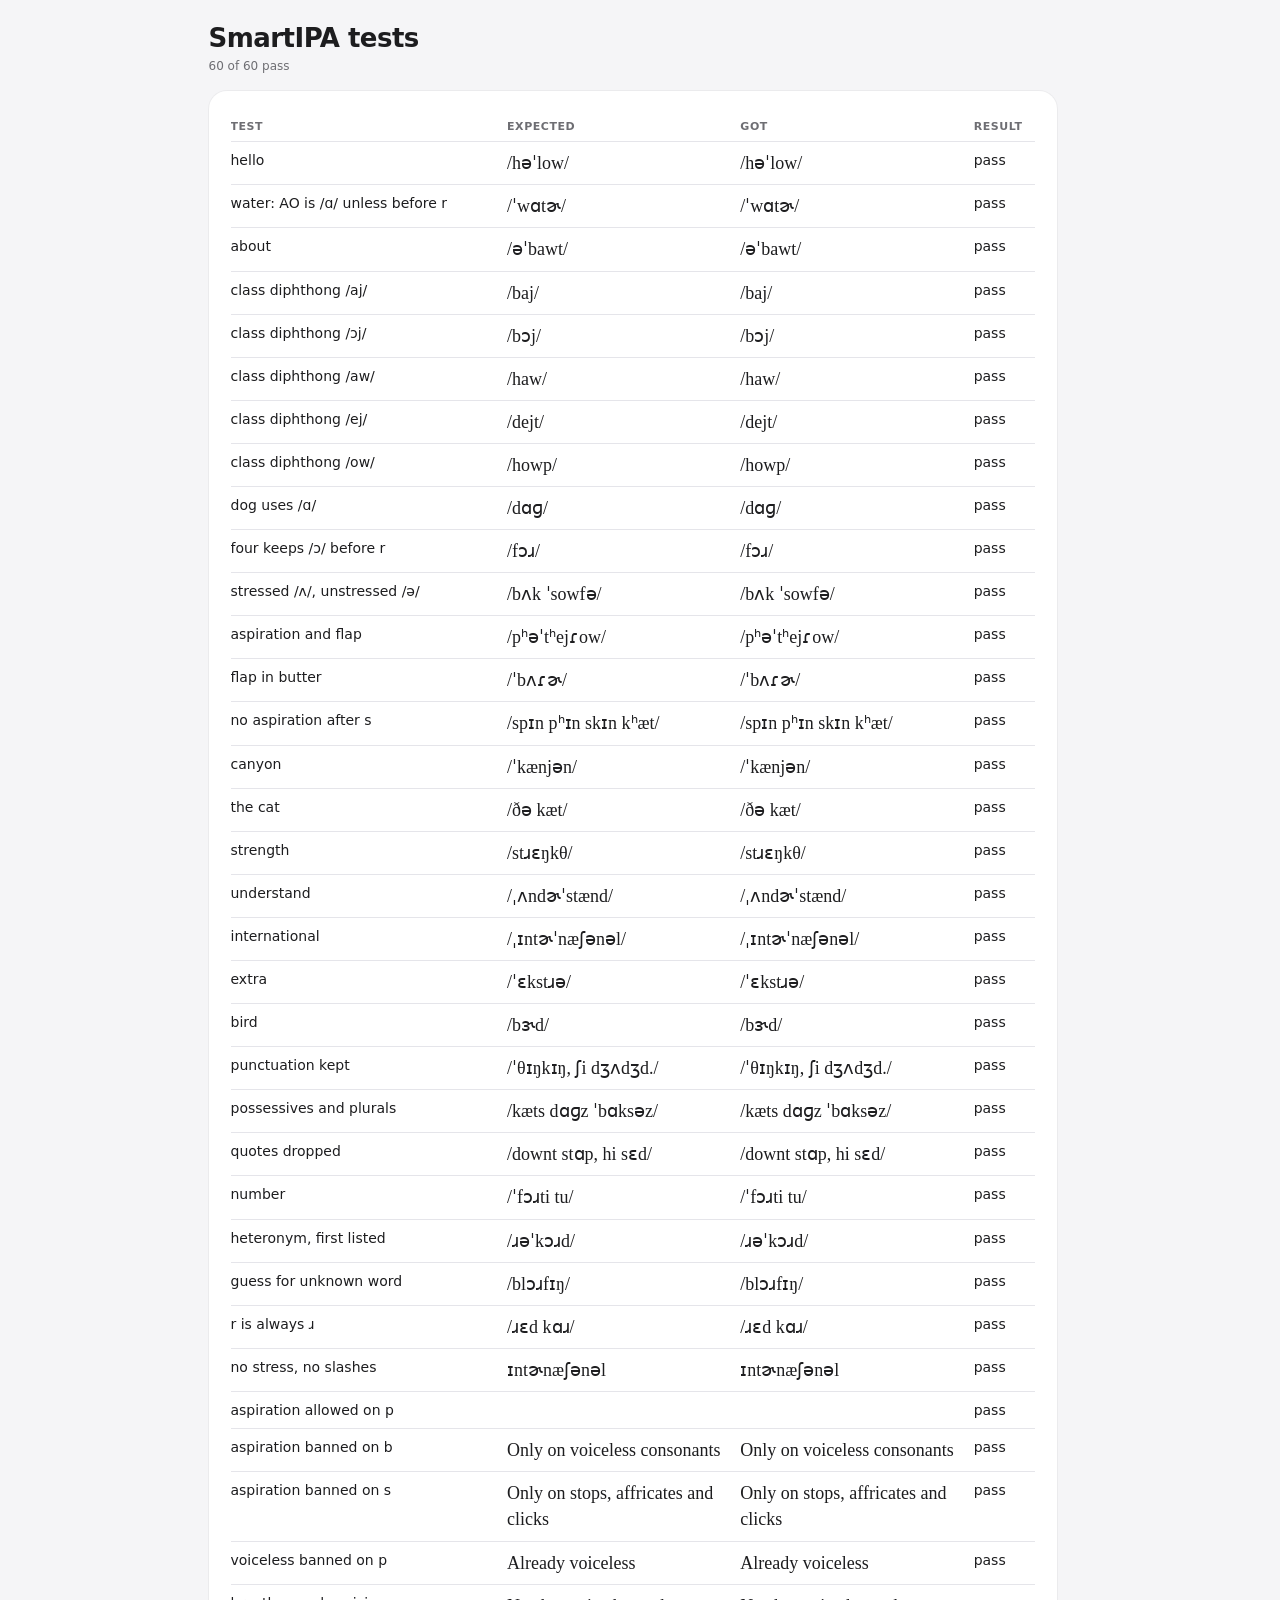
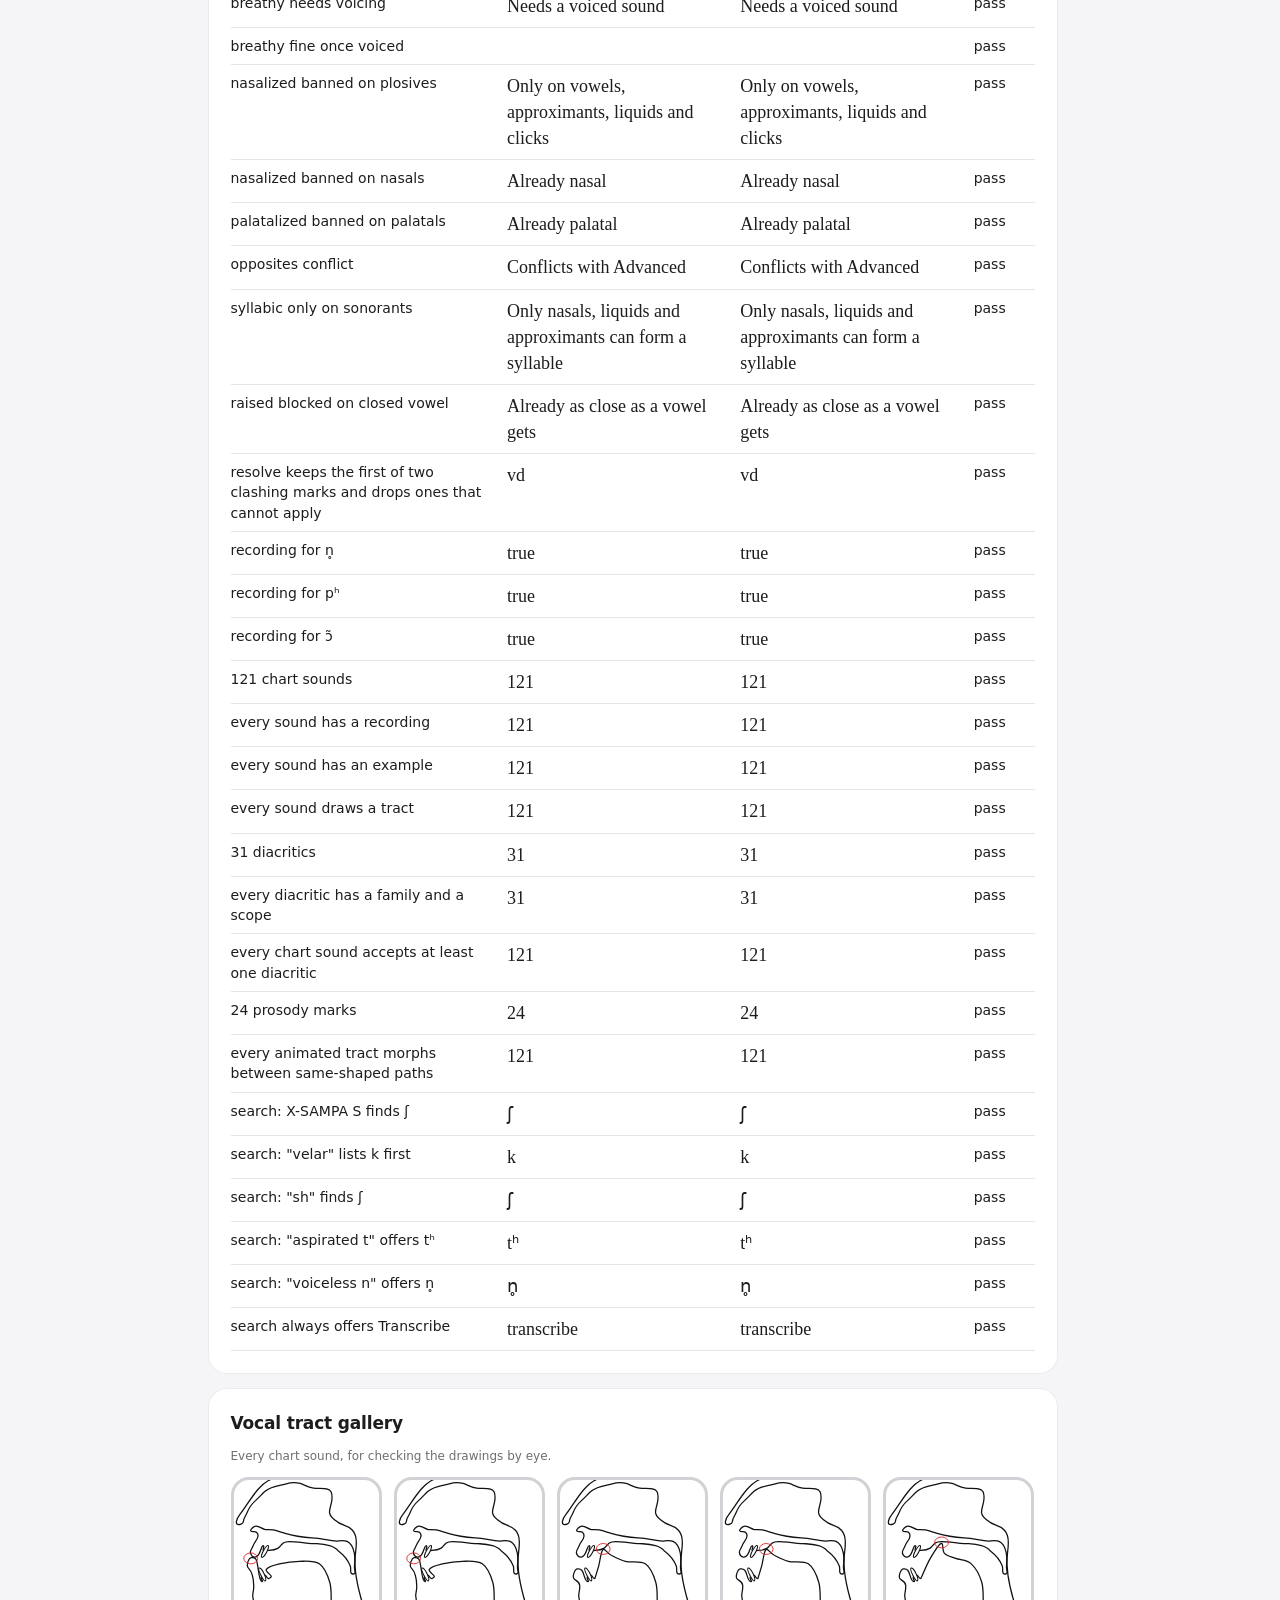
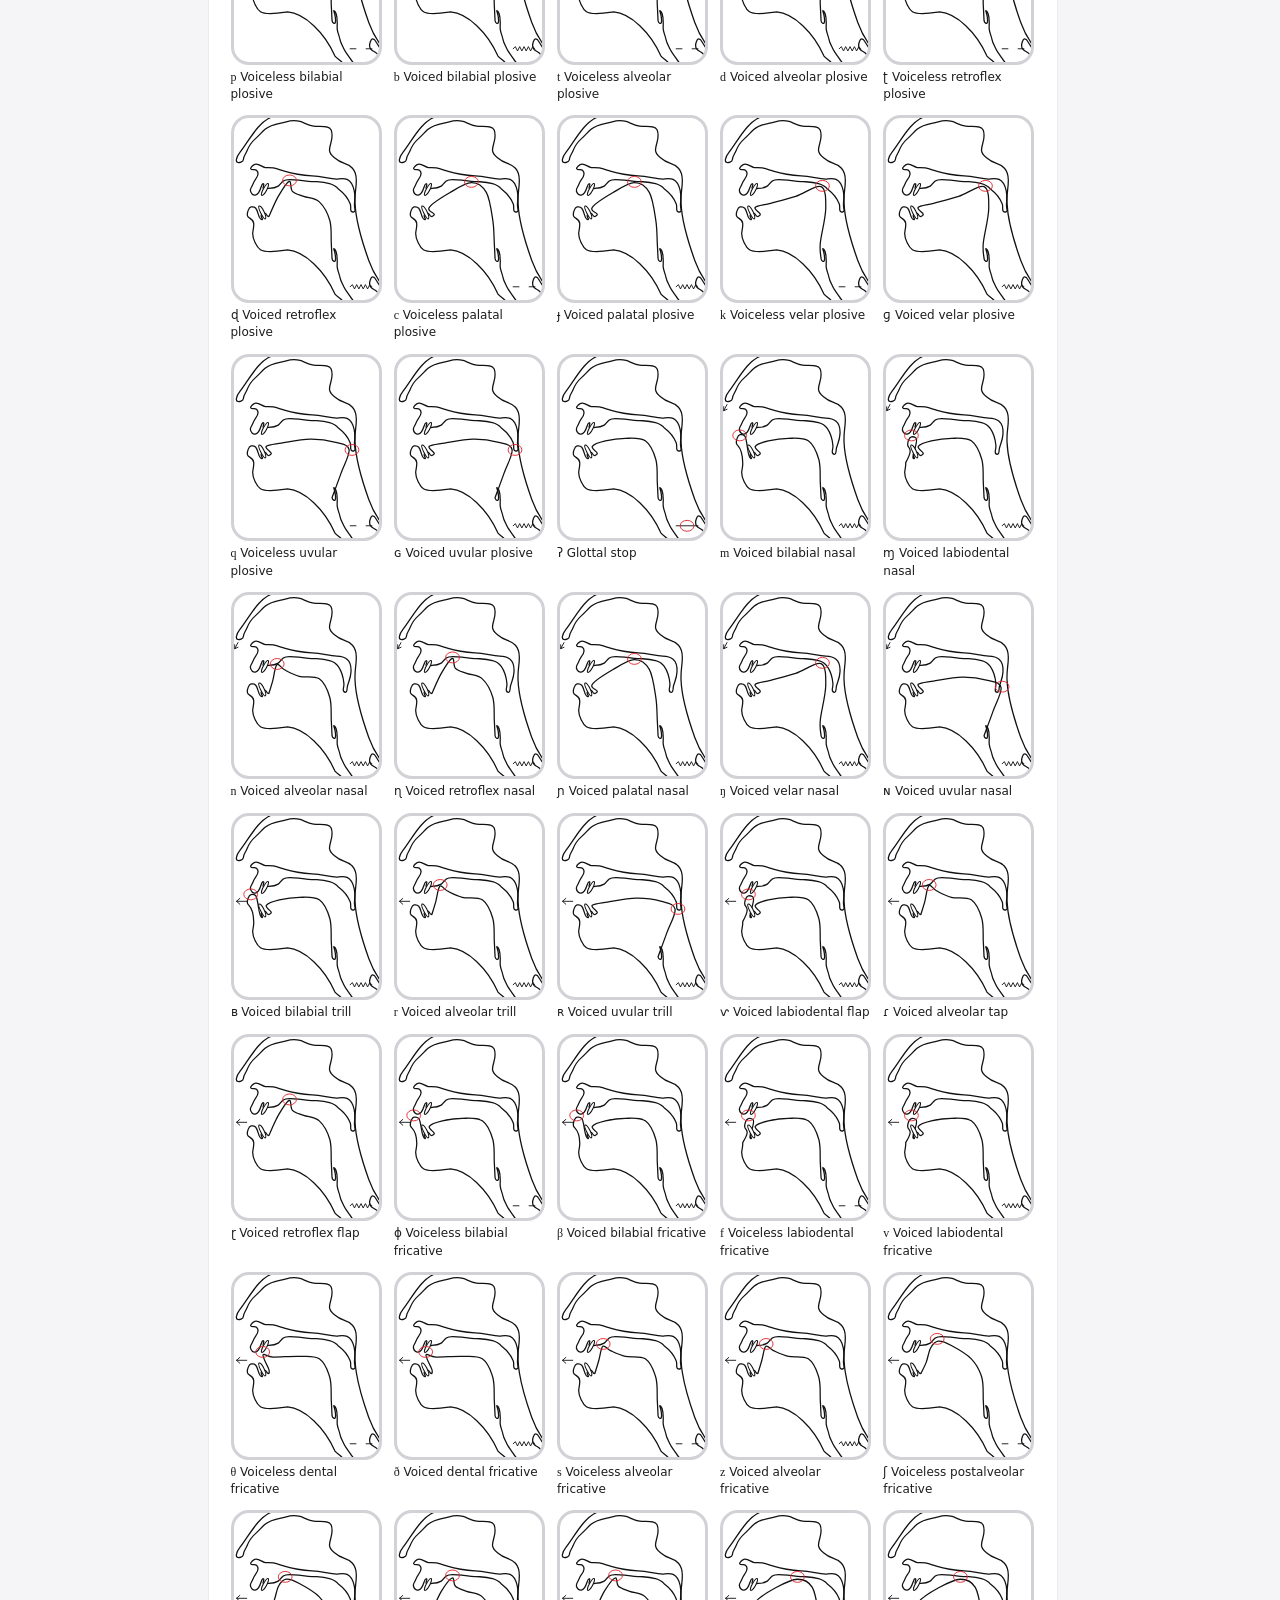
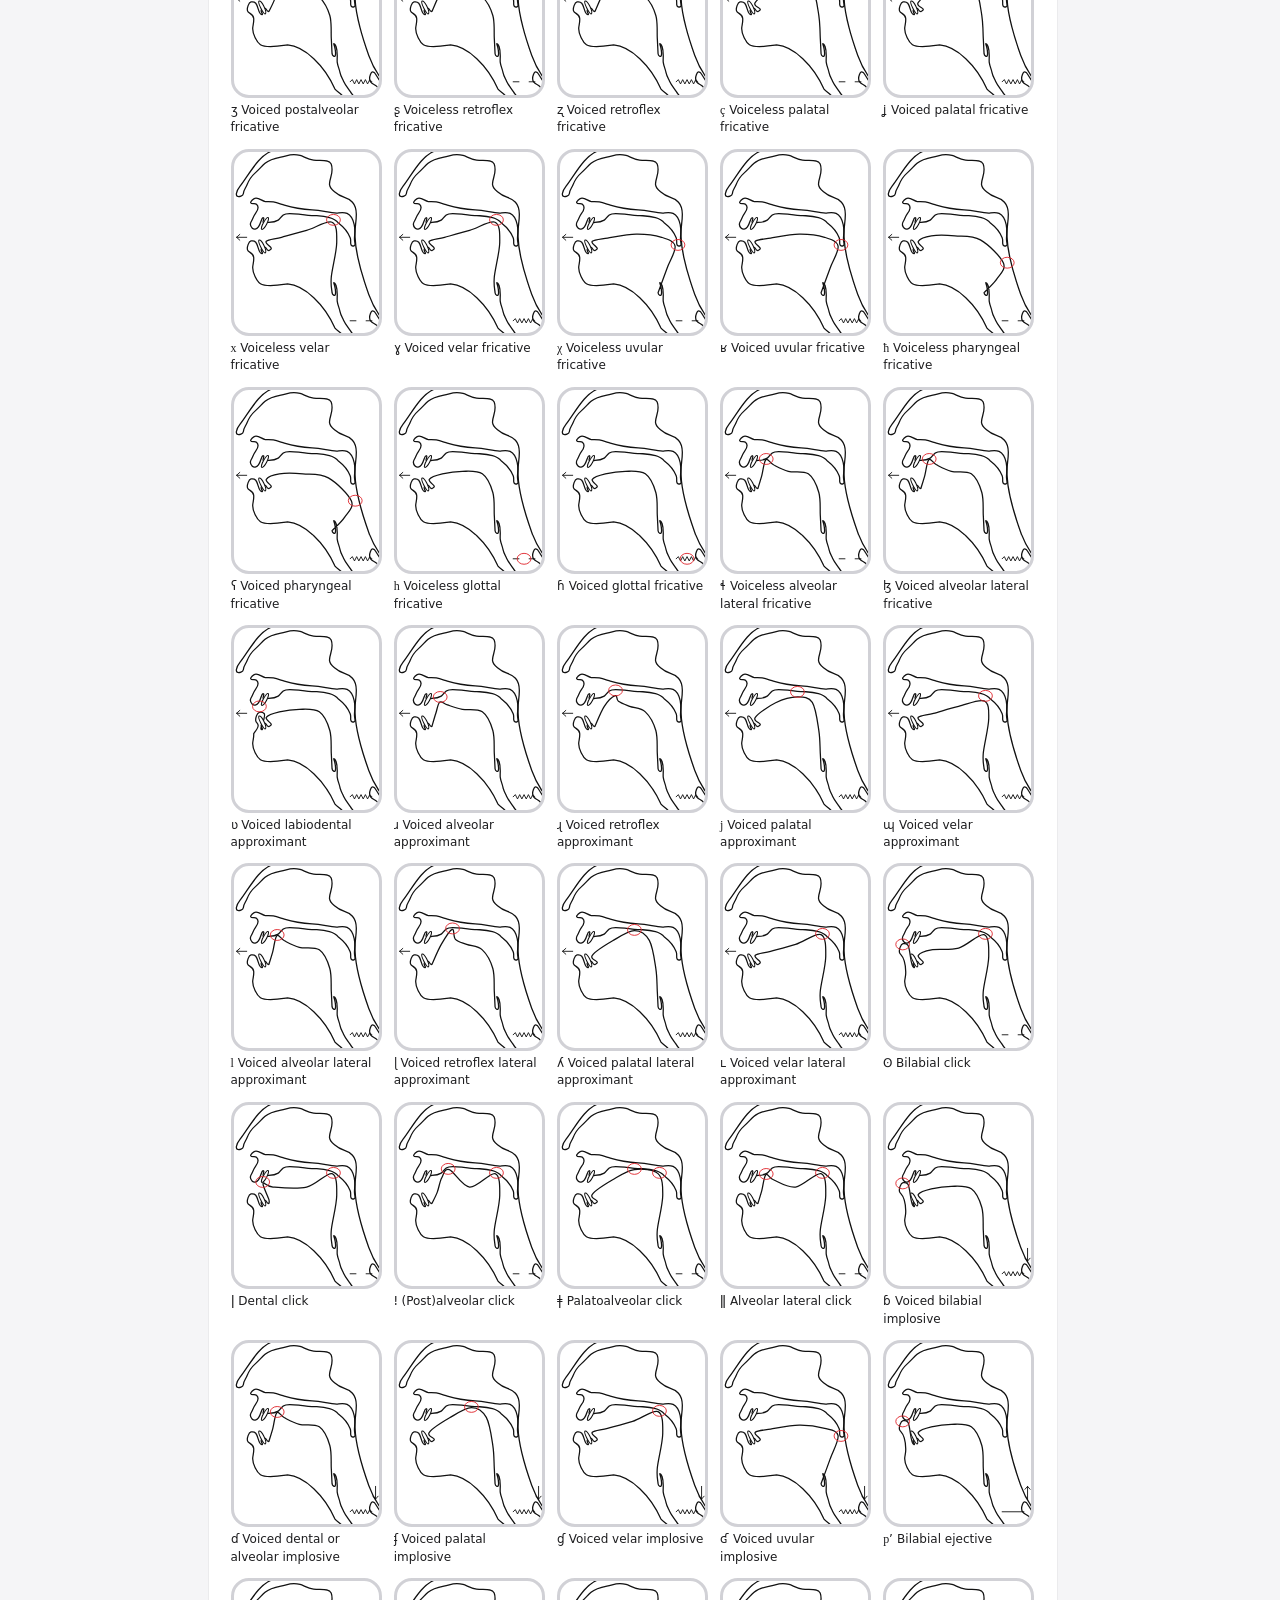
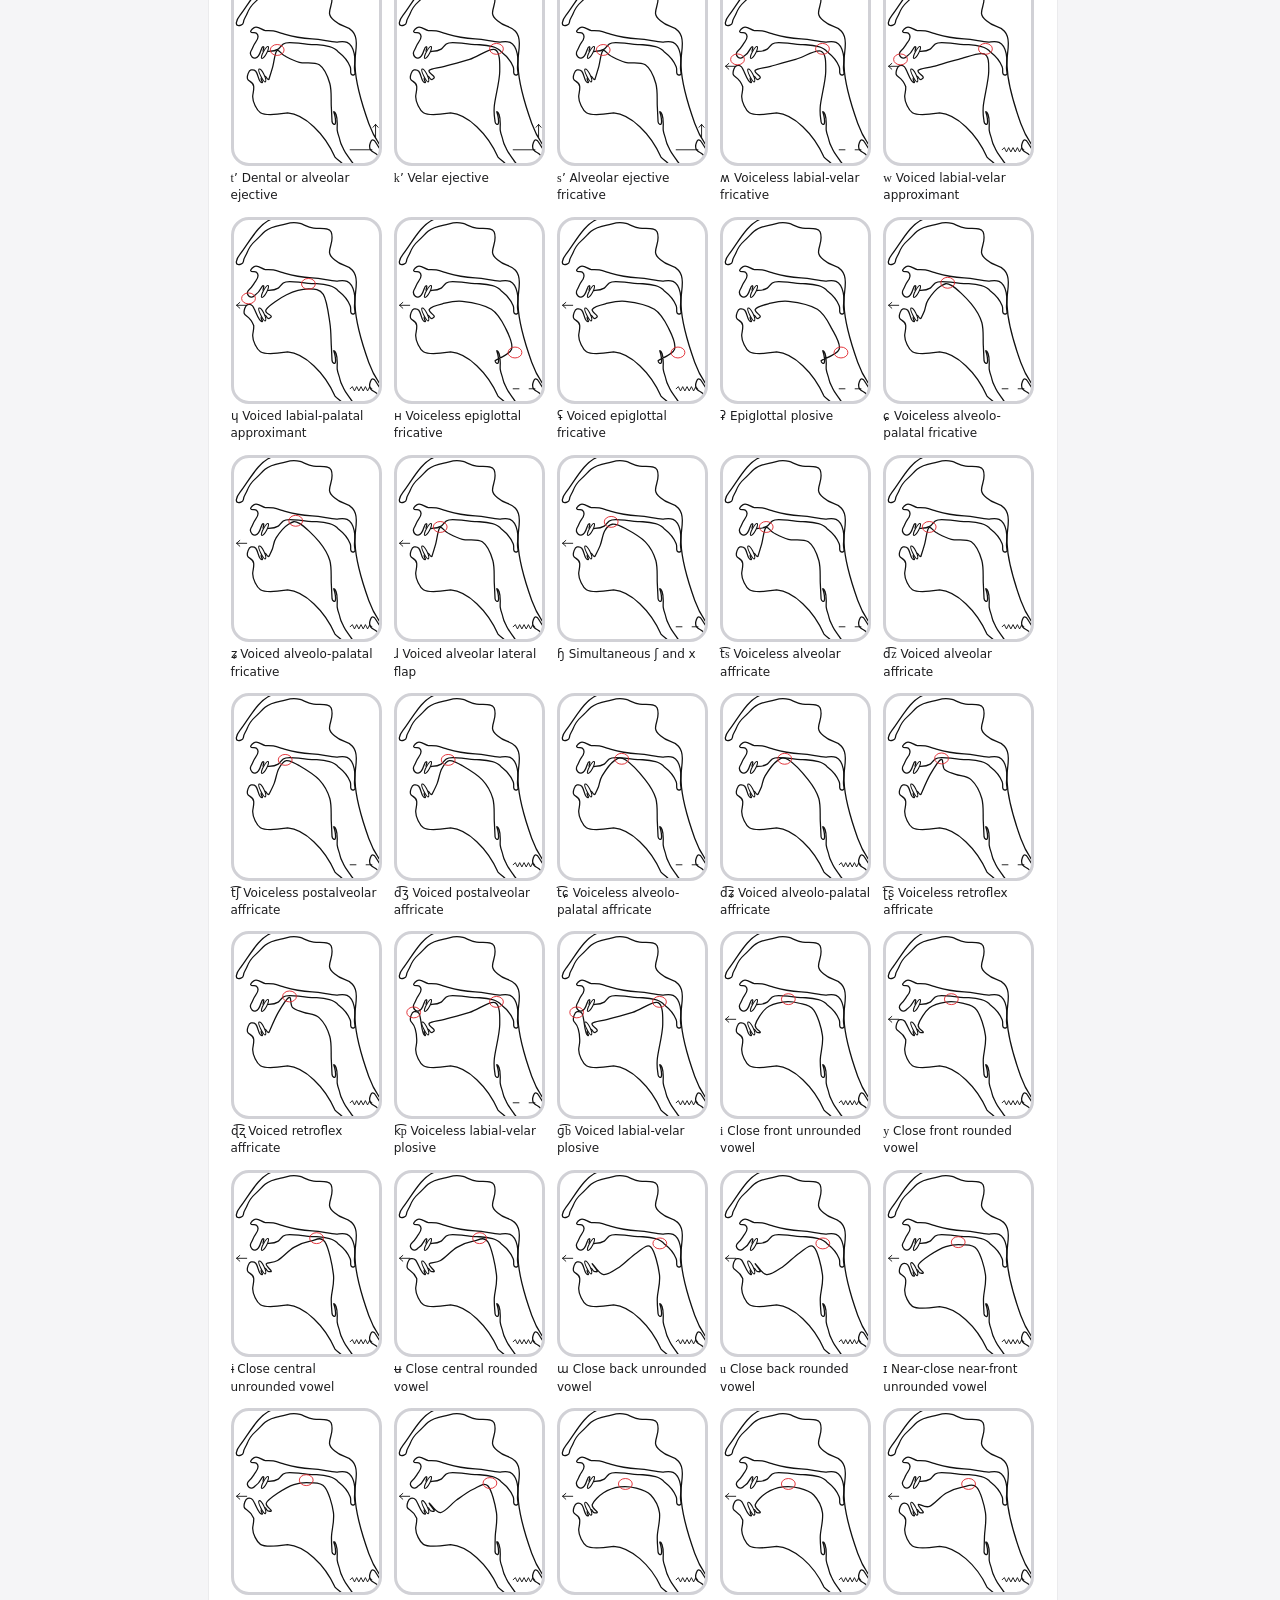
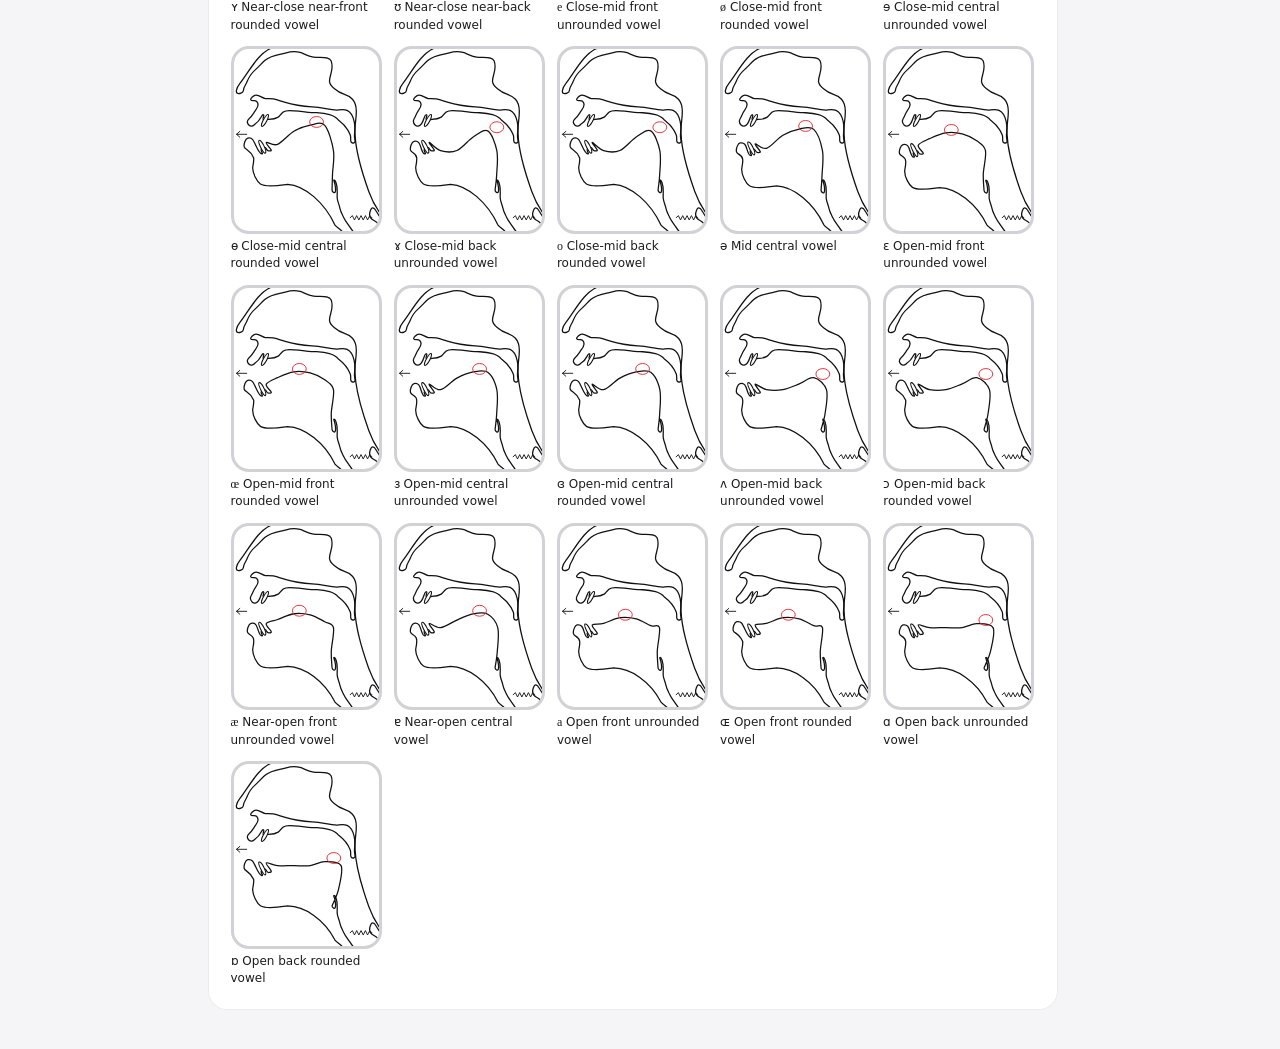
==== commit 83950a09: "Neutral tool, phase 1: modify tray, playback controls, animated tract, search palette - Practice kee" ====
--- a/tests.html
+++ b/tests.html
@@ -35,6 +35,7 @@
 <script src="js/tract.js"></script>
 <script src="data/cmudict.js"></script>
 <script src="src/english-to-ipa.js"></script>
+<script src="js/palette.js"></script>
 <script>
 (function () {
   var T = function (s, o) { return SmartIPA.transcribe(s, o); };
@@ -92,7 +93,23 @@
     ['31 diacritics', String(S.diacritics.list.length), '31'],
     ['every diacritic has a family and a scope', String(S.diacritics.list.filter(function (x) { return x.family && x.applies; }).length), '31'],
     ['every chart sound accepts at least one diacritic', String(S.sounds.all.filter(function (o) { return S.diacritics.list.some(function (x) { return !S.diacritics.reason(x.id, o, {}); }); }).length), '121'],
-    ['24 prosody marks', String(S.prosody.items.length), '24']
+    ['24 prosody marks', String(S.prosody.items.length), '24'],
+    ['every animated tract morphs between same-shaped paths', String(S.sounds.all.filter(function (o) {
+      var svg = S.tractSVG(S.tractParams(o), { animate: true }), ok = /<animate /.test(svg);
+      svg.replace(/values="([^"]*)"/g, function (m, v) {
+        if (/^[\d.;\s]+$/.test(v)) return m;
+        var shapes = v.split(';').map(function (d) { return d.replace(/-?\d*\.?\d+(e-?\d+)?/g, '#').replace(/\s+/g, ' ').trim(); });
+        if (shapes.some(function (x) { return x !== shapes[0]; })) ok = false;
+        return m;
+      });
+      return ok;
+    }).length), '121'],
+    ['search: X-SAMPA S finds ʃ', S.palette.search('S')[0].sym, 'ʃ'],
+    ['search: "velar" lists k first', S.palette.search('velar')[0].sym, 'k'],
+    ['search: "sh" finds ʃ', S.palette.search('sh')[0].sym, 'ʃ'],
+    ['search: "aspirated t" offers tʰ', S.palette.search('aspirated t')[0].sym, 'tʰ'],
+    ['search: "voiceless n" offers n̥', S.palette.search('voiceless n')[0].sym, 'n̥'],
+    ['search always offers Transcribe', S.palette.search('zzzq').slice(-1)[0].action, 'transcribe']
   ];
   var pass = 0, body = document.getElementById('tests');
   cases.forEach(function (c) {
--- a/css/app.css
+++ b/css/app.css
@@ -228,7 +228,6 @@
   display: inline-flex; align-items: center; justify-content: center; font-family: var(--ipa); font-size: 17px; font-weight: 700; line-height: 1; }
 .sec-icon.sm { width: 20px; height: 20px; border-radius: 6px; font-size: 13px; }
 .sec-title { display: flex; align-items: center; gap: 10px; }
-.chart-switch > button { gap: 8px; }
 
 /* Space between the boxes on the chart page. */
 #menu { display: flex; flex-direction: column; gap: 24px; }
@@ -273,75 +272,23 @@
   margin: -22px -22px 20px; padding: 14px 22px; background: var(--head); border-bottom: 1px solid var(--line); border-radius: 16px 16px 0 0;
 }
 #menu .card > h2.sec-title { margin-bottom: 20px; }
-#menu .fold > summary { background: var(--head); }
-#menu .fold > summary:hover { background: var(--fill-strong); }
-
-/* Large open/close control on folded sections. */
-.fold .chevron { width: 36px; height: 36px; padding: 9px; box-sizing: border-box; border-radius: 50%; background: var(--card); stroke: var(--text); stroke-width: 2.4;
-  box-shadow: 0 1px 3px rgba(0, 0, 0, 0.12); }
+
 
 /* Chart page title */
 .toolbar-title { display: flex; flex-direction: column; gap: 2px; min-width: 0; }
 .page-title { font-size: 22px; }
 .toolbar .toolbar-title { flex: 0 1 auto; }
 .toolbar .search { flex: 0 1 320px; margin-left: auto; }
-.chart-switch > button { min-width: 112px; justify-content: center; }
-
-/* Folded sections (Diacritics, Prosody) */
-.fold { padding: 0; }
-.fold > summary { list-style: none; cursor: pointer; display: flex; align-items: center; gap: 12px; min-height: 64px; padding: 16px 22px; border-radius: 18px; }
-.fold > summary::-webkit-details-marker { display: none; }
-.fold > summary:hover { background: var(--fill); }
-.fold[open] > summary { border-bottom: 1px solid var(--line); border-radius: 16px 16px 0 0; }
-.fold-title { flex: 1; min-width: 0; display: flex; flex-direction: column; gap: 2px; }
-.fold-name { font-size: 17px; font-weight: 600; letter-spacing: -0.01em; }
-.fold-status { flex: none; display: inline-flex; align-items: center; gap: 6px; padding: 4px 10px; border-radius: 999px; background: var(--accent); color: var(--on-accent); font-size: 12px; font-weight: 600; white-space: nowrap; }
-.fold-status .ipa { font-size: 15px; font-weight: 400; }
-.chevron { flex: none; width: 16px; height: 16px; fill: none; stroke: var(--muted); stroke-width: 2; stroke-linecap: round; stroke-linejoin: round; transition: transform 0.2s ease; }
-.fold[open] .chevron { transform: rotate(180deg); }
-.fold-body { padding: 20px 22px 22px; display: flex; flex-direction: column; gap: 14px; }
-.fold-body .group + .group { margin-top: 4px; }
-@media (prefers-reduced-motion: reduce) { .chevron { transition: none; } }
-
-/* Flavour: base banner, recipe chips, secondary play */
-.base-banner { display: flex; flex-wrap: wrap; align-items: center; gap: 6px 12px; padding: 12px 16px; border-radius: 14px; background: var(--tint); color: var(--tint-text); }
-.base-banner .hint { color: inherit; opacity: 0.85; }
-.base-glyph { font-size: 26px; line-height: 1; }
-.base-name { font-weight: 600; }
+
+
 .btn-secondary { display: inline-flex; align-items: center; gap: 8px; height: 44px; padding: 0 18px 0 14px; border: 0; border-radius: 22px; background: var(--fill-strong); color: var(--text); font-size: 15px; font-weight: 600; }
 .btn-secondary.is-playing { background: var(--accent); color: var(--on-accent); }
-.recipe { display: flex; flex-direction: column; gap: 8px; }
 .chip .ipa { font-size: 16px; font-weight: 400; }
-.chip.chip-base { cursor: default; background: var(--fill); color: var(--text); }
 .chip.chip-clear { background: transparent; color: var(--link); padding: 0 10px; }
-.tip { background: var(--fill); border-radius: 12px; padding: 10px 14px; }
-
-/* Diacritics: one row per family; each tile says what it applies to, or why it is unavailable */
-.dia-family { display: grid; grid-template-columns: 150px minmax(0, 1fr); gap: 8px 16px; align-items: start; padding: 10px 0; border-top: 1px solid var(--line); }
-.group-head + .dia-family { border-top: 0; }
-.dia-family-name { font-size: 12px; font-weight: 600; color: var(--muted); padding-top: 12px; }
-.dia-tiles { display: grid; grid-template-columns: repeat(auto-fill, minmax(190px, 1fr)); gap: 8px; }
-.dia-tile { display: flex; align-items: center; gap: 10px; min-height: 52px; padding: 6px 12px 6px 6px; border: 0; border-radius: 12px; background: var(--fill); color: var(--text); text-align: left; }
-.dia-tile:hover { background: var(--fill-strong); }
-.dia-glyph { flex: none; width: 40px; height: 40px; border-radius: 9px; background: var(--card); display: flex; align-items: center; justify-content: center; font-size: 22px; line-height: 1; }
-.dia-text { min-width: 0; display: flex; flex-direction: column; gap: 1px; }
-.dia-name { display: flex; align-items: center; gap: 6px; font-size: 13px; font-weight: 600; line-height: 1.25; }
-.dia-sub { font-size: 11.5px; line-height: 1.3; color: var(--muted); }
-.dia-tile.is-selected .dia-glyph { background: rgba(255, 255, 255, 0.22); color: var(--on-accent); }
-.dia-tile.is-selected .dia-sub { color: var(--on-accent); }
-.dia-tile.is-blocked { background: transparent; box-shadow: inset 0 0 0 1px var(--line); cursor: not-allowed; }
-.dia-tile.is-blocked:hover { background: transparent; }
-.dia-tile.is-blocked .dia-glyph, .dia-tile.is-blocked .dia-name { opacity: 0.45; }
-.dia-tile.is-blocked .dia-sub { color: var(--muted); font-style: italic; }
+
 .rec-dot { display: inline-flex; color: var(--accent); }
-.dia-tile.is-selected .rec-dot { color: var(--on-accent); }
-.rec-dot .icon, .fold-body > .hint .icon { width: 12px; height: 12px; vertical-align: -1px; }
-@media (max-width: 599px) {
-  .dia-family { grid-template-columns: minmax(0, 1fr); }
-  .dia-family-name { padding-top: 0; }
-}
-
-/* Diacritic and prosody tiles */
+.rec-dot .icon { width: 12px; height: 12px; vertical-align: -1px; }
+
 .group + .group { margin-top: 18px; }
 .group-head { display: flex; flex-wrap: wrap; align-items: baseline; gap: 4px 10px; margin-bottom: 8px; }
 .group-head h3 { font-size: 13px; font-weight: 600; }
@@ -396,6 +343,66 @@
 .prose p { line-height: 1.55; }
 .prose p + .scroll-x { margin-top: 12px; }
 
+/* Search button on the chart (opens the palette) */
+.search-btn { border: 0; cursor: pointer; text-align: left; font-size: 13px; }
+.search-btn > span:first-of-type { flex: 1; }
+.search-btn:hover { background: var(--line); }
+.kbd { display: inline-flex; align-items: center; height: 20px; padding: 0 6px; border-radius: 5px; background: var(--card); color: var(--muted); font: 600 11px var(--font); box-shadow: 0 0 0 1px var(--line); white-space: nowrap; }
+
+/* Playback controls under the play buttons */
+.playback { display: flex; flex-wrap: wrap; align-items: center; gap: 8px; margin-top: 4px; }
+.playback .segmented > button { min-height: 30px; padding: 0 10px; font-size: 12px; }
+.toggle-btn { display: inline-flex; align-items: center; gap: 6px; min-height: 34px; padding: 0 12px; border: 0; border-radius: 10px; background: var(--fill-strong); color: var(--text); font-size: 12px; font-weight: 600; }
+.toggle-btn[aria-pressed="true"] { background: var(--accent); color: var(--on-accent); }
+.btn-secondary.small { height: 34px; padding: 0 12px; font-size: 13px; gap: 6px; }
+.rec-note { margin-top: -10px; }
+
+/* Modify tray in the lesson */
+.tray { border-radius: 16px; background: var(--fill); padding: 14px; display: flex; flex-direction: column; gap: 12px; }
+.tray-head { display: flex; flex-wrap: wrap; align-items: center; justify-content: space-between; gap: 8px 12px; }
+.tray-head h2 { font-size: 15px; }
+.tray-tabs { background: var(--fill-strong); }
+.tray-tabs > button { min-height: 32px; padding: 0 12px; font-size: 12px; }
+.tray-tabs > [aria-selected="true"] { background: var(--card); box-shadow: 0 1px 3px rgba(0, 0, 0, 0.14); font-weight: 600; }
+.tray-applied { gap: 6px; }
+.tray-applied .chip { min-height: 34px; font-size: 12px; }
+.tray-body { display: flex; flex-direction: column; gap: 10px; }
+.mod-note { margin: 0; }
+.mod-note .icon { width: 12px; height: 12px; vertical-align: -1px; color: var(--accent); }
+.mod-row { display: flex; flex-direction: column; gap: 6px; }
+.mod-row-name { font-size: 11px; font-weight: 600; text-transform: uppercase; letter-spacing: 0.05em; color: var(--muted); }
+.mod-chips { display: flex; flex-wrap: wrap; gap: 6px; }
+.mod-chip { display: inline-flex; align-items: center; gap: 6px; min-height: 36px; padding: 0 12px 0 6px; border: 0; border-radius: 18px; background: var(--card); color: var(--text); font-size: 12.5px; font-weight: 500; box-shadow: 0 0 0 1px var(--line); }
+.mod-chip:hover { background: var(--fill-strong); }
+.mod-chip.is-selected { background: var(--accent); color: var(--on-accent); box-shadow: none; }
+.mod-glyph { min-width: 26px; height: 26px; padding: 0 3px; border-radius: 13px; background: var(--fill); display: inline-flex; align-items: center; justify-content: center; font-size: 16px; line-height: 1; }
+.mod-chip.is-selected .mod-glyph { background: rgba(255, 255, 255, 0.22); }
+.mod-chip .rec-dot .icon { width: 12px; height: 12px; }
+.mod-blocked { border-top: 1px solid var(--line); padding-top: 10px; }
+.mod-blocked summary { cursor: pointer; font-size: 12px; font-weight: 600; color: var(--muted); }
+.mod-blocked ul { list-style: none; margin: 8px 0 0; padding: 0; display: flex; flex-direction: column; gap: 4px; }
+.mod-blocked li { display: grid; grid-template-columns: 28px minmax(0, 9em) minmax(0, 1fr); gap: 8px; align-items: baseline; font-size: 12px; }
+.mod-blocked li .ipa { font-size: 15px; color: var(--muted); }
+.mod-b-name { font-weight: 600; color: var(--muted); }
+
+/* Search palette */
+.palette-backdrop { position: fixed; inset: 0; z-index: 50; background: rgba(0, 0, 0, 0.32); display: flex; justify-content: center; align-items: flex-start;
+  padding: calc(env(safe-area-inset-top, 0px) + 10vh) max(16px, env(safe-area-inset-right, 0px)) 16px max(16px, env(safe-area-inset-left, 0px)); }
+.palette { width: 100%; max-width: 600px; max-height: 70vh; display: flex; flex-direction: column; background: var(--card); border-radius: 16px; box-shadow: 0 24px 64px rgba(0, 0, 0, 0.28); overflow: hidden; }
+.palette-input { display: flex; align-items: center; gap: 10px; padding: 14px 16px; border-bottom: 1px solid var(--line); color: var(--muted); }
+.palette-input .icon { width: 16px; height: 16px; }
+.palette-input input { flex: 1; min-width: 0; border: 0; background: transparent; color: var(--text); font-size: 17px; outline: none; }
+.palette-list { list-style: none; margin: 0; padding: 6px; overflow-y: auto; }
+.pal-item { display: flex; align-items: center; gap: 12px; padding: 8px 10px; border-radius: 10px; cursor: pointer; }
+.pal-item.is-active { background: var(--tint); }
+.pal-g { flex: none; min-width: 38px; height: 38px; padding: 0 4px; border-radius: 10px; background: var(--fill); display: flex; align-items: center; justify-content: center; font-size: 21px; }
+.pal-g.is-action { font-size: 13px; font-weight: 700; color: var(--muted); }
+.pal-t { flex: 1; min-width: 0; display: flex; flex-direction: column; }
+.pal-title { font-size: 14px; font-weight: 500; }
+.pal-sub { font-size: 12px; color: var(--muted); overflow: hidden; text-overflow: ellipsis; white-space: nowrap; }
+.palette-foot { display: flex; gap: 16px; padding: 8px 16px; border-top: 1px solid var(--line); }
+body.has-palette { overflow: hidden; }
+
 /* Practice */
 .pr-modes { display: grid; grid-template-columns: repeat(4, minmax(0, 1fr)); gap: 8px; }
 .pr-mode { display: flex; flex-direction: column; gap: 2px; padding: 12px 14px; border-radius: 14px; background: var(--card); box-shadow: var(--shadow); color: var(--text); text-decoration: none; }
@@ -408,10 +415,6 @@
 .pr-scopes .chip { background: var(--card); color: var(--text); box-shadow: var(--shadow); font-weight: 500; }
 .pr-scopes .chip.is-on { background: var(--tint); color: var(--tint-text); font-weight: 600; }
 .pr-card { display: flex; flex-direction: column; gap: 20px; }
-.pr-stats { display: flex; flex-wrap: wrap; align-items: center; gap: 8px 28px; padding-bottom: 16px; border-bottom: 1px solid var(--line); }
-.pr-stats > div { display: flex; align-items: baseline; gap: 6px; }
-.pr-num { font-size: 20px; font-weight: 700; font-variant-numeric: tabular-nums; }
-.pr-stats .chip-clear { margin-left: auto; }
 .pr-prompt { display: flex; flex-direction: column; align-items: center; gap: 14px; text-align: center; }
 .pr-ask { font-size: 17px; font-weight: 600; }
 .pr-big-play { height: 52px; padding: 0 26px 0 20px; font-size: 16px; }
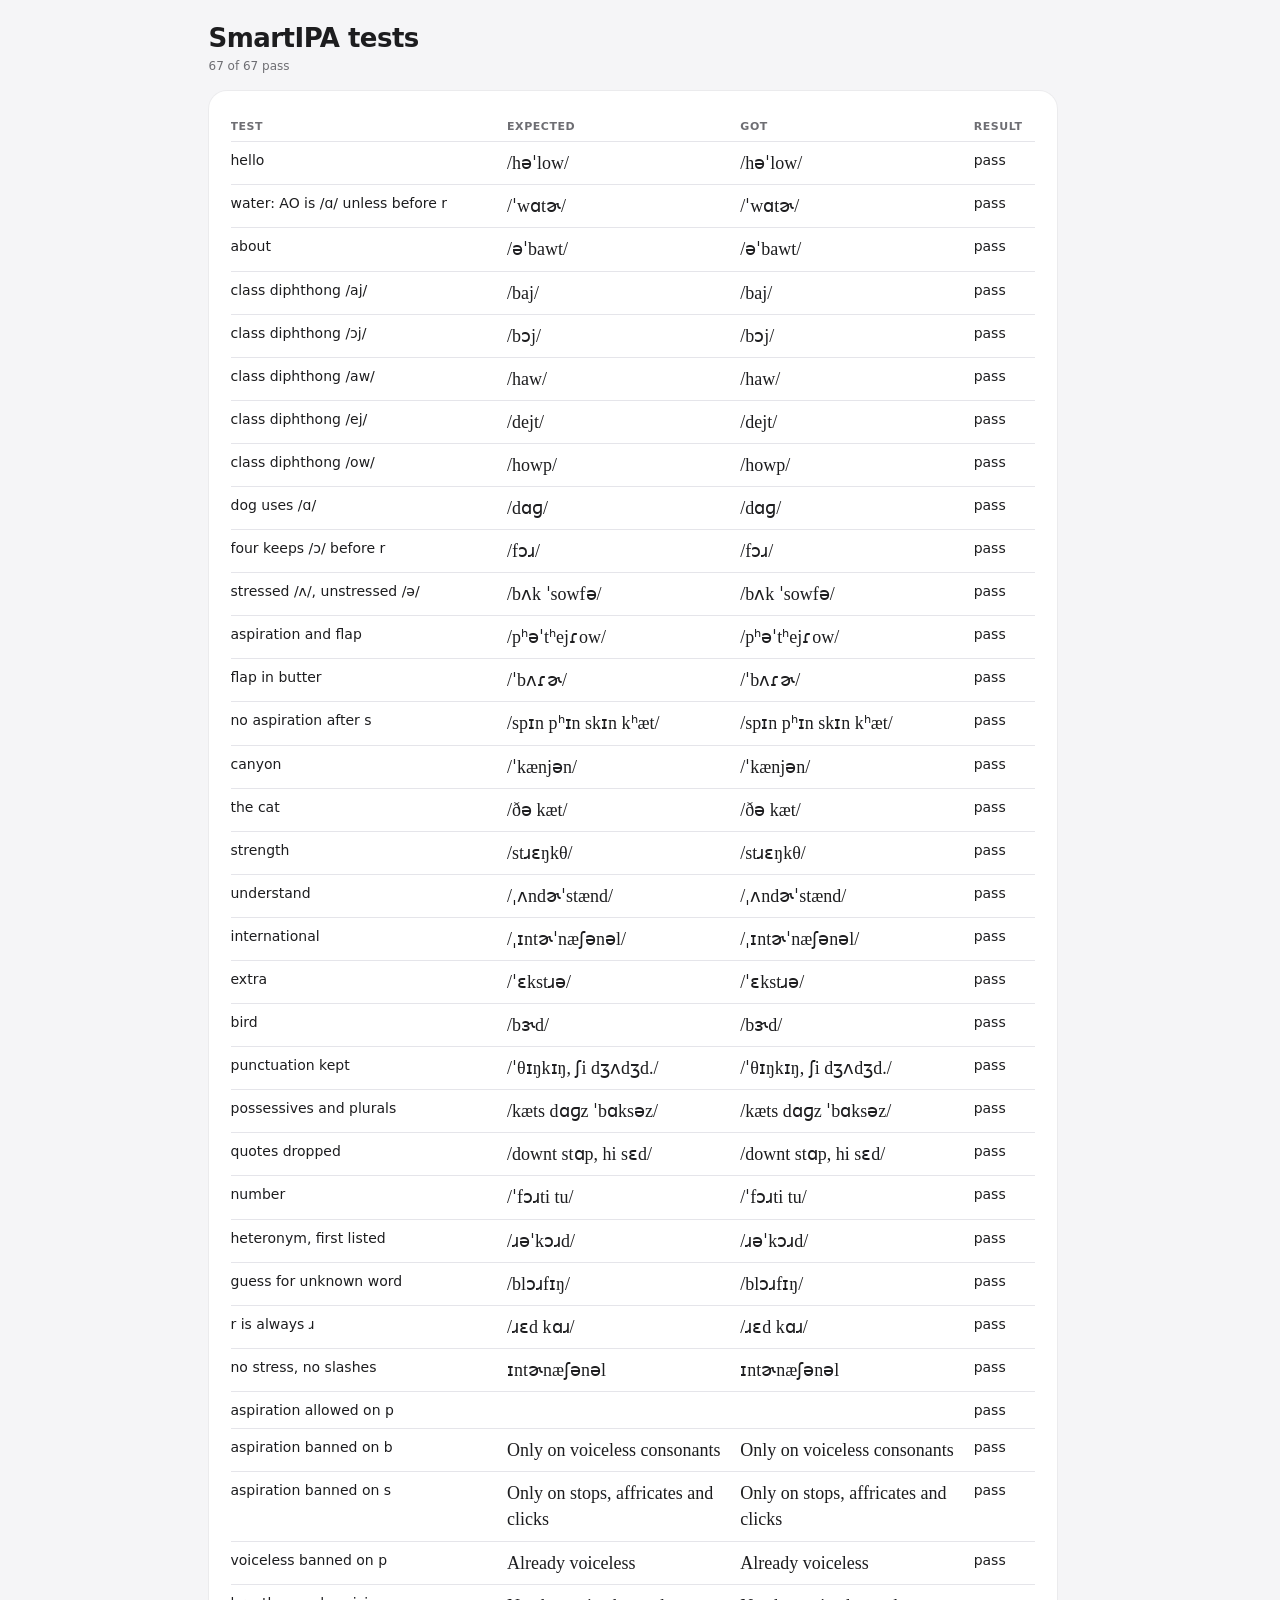
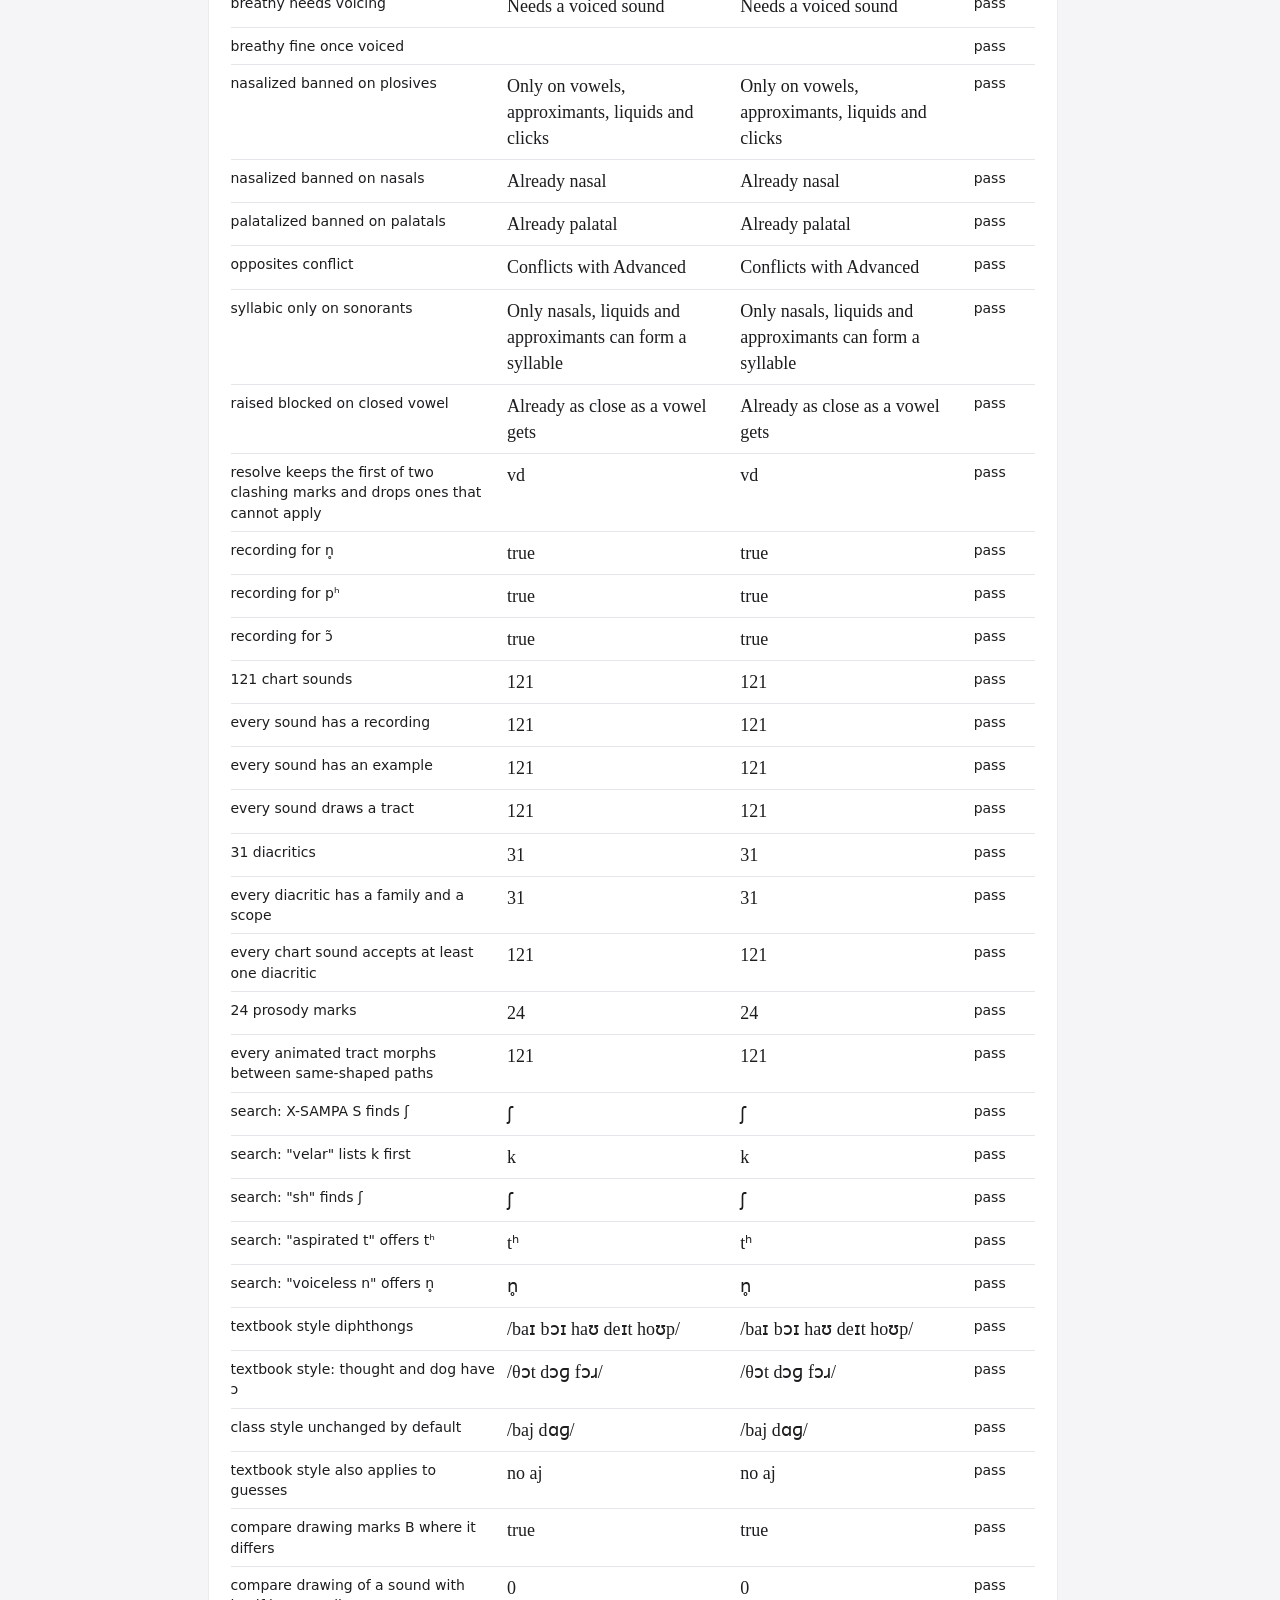
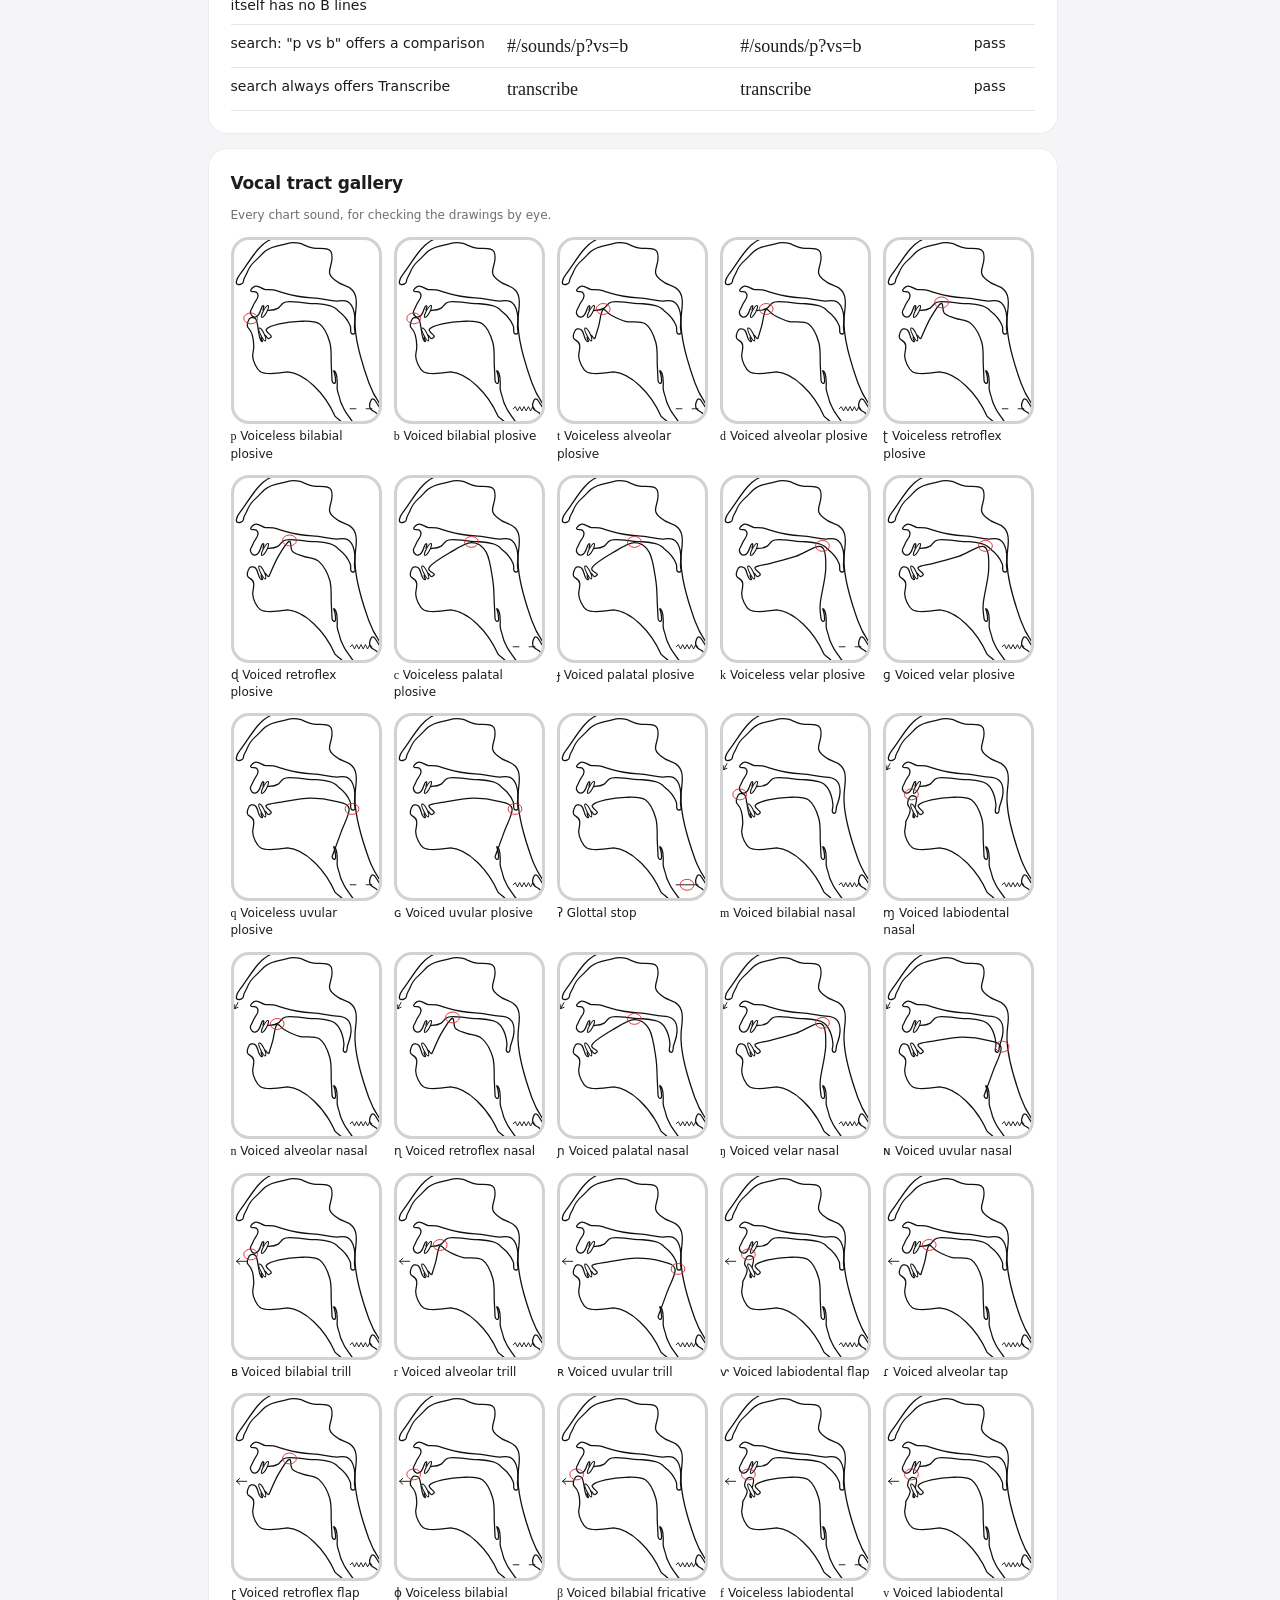
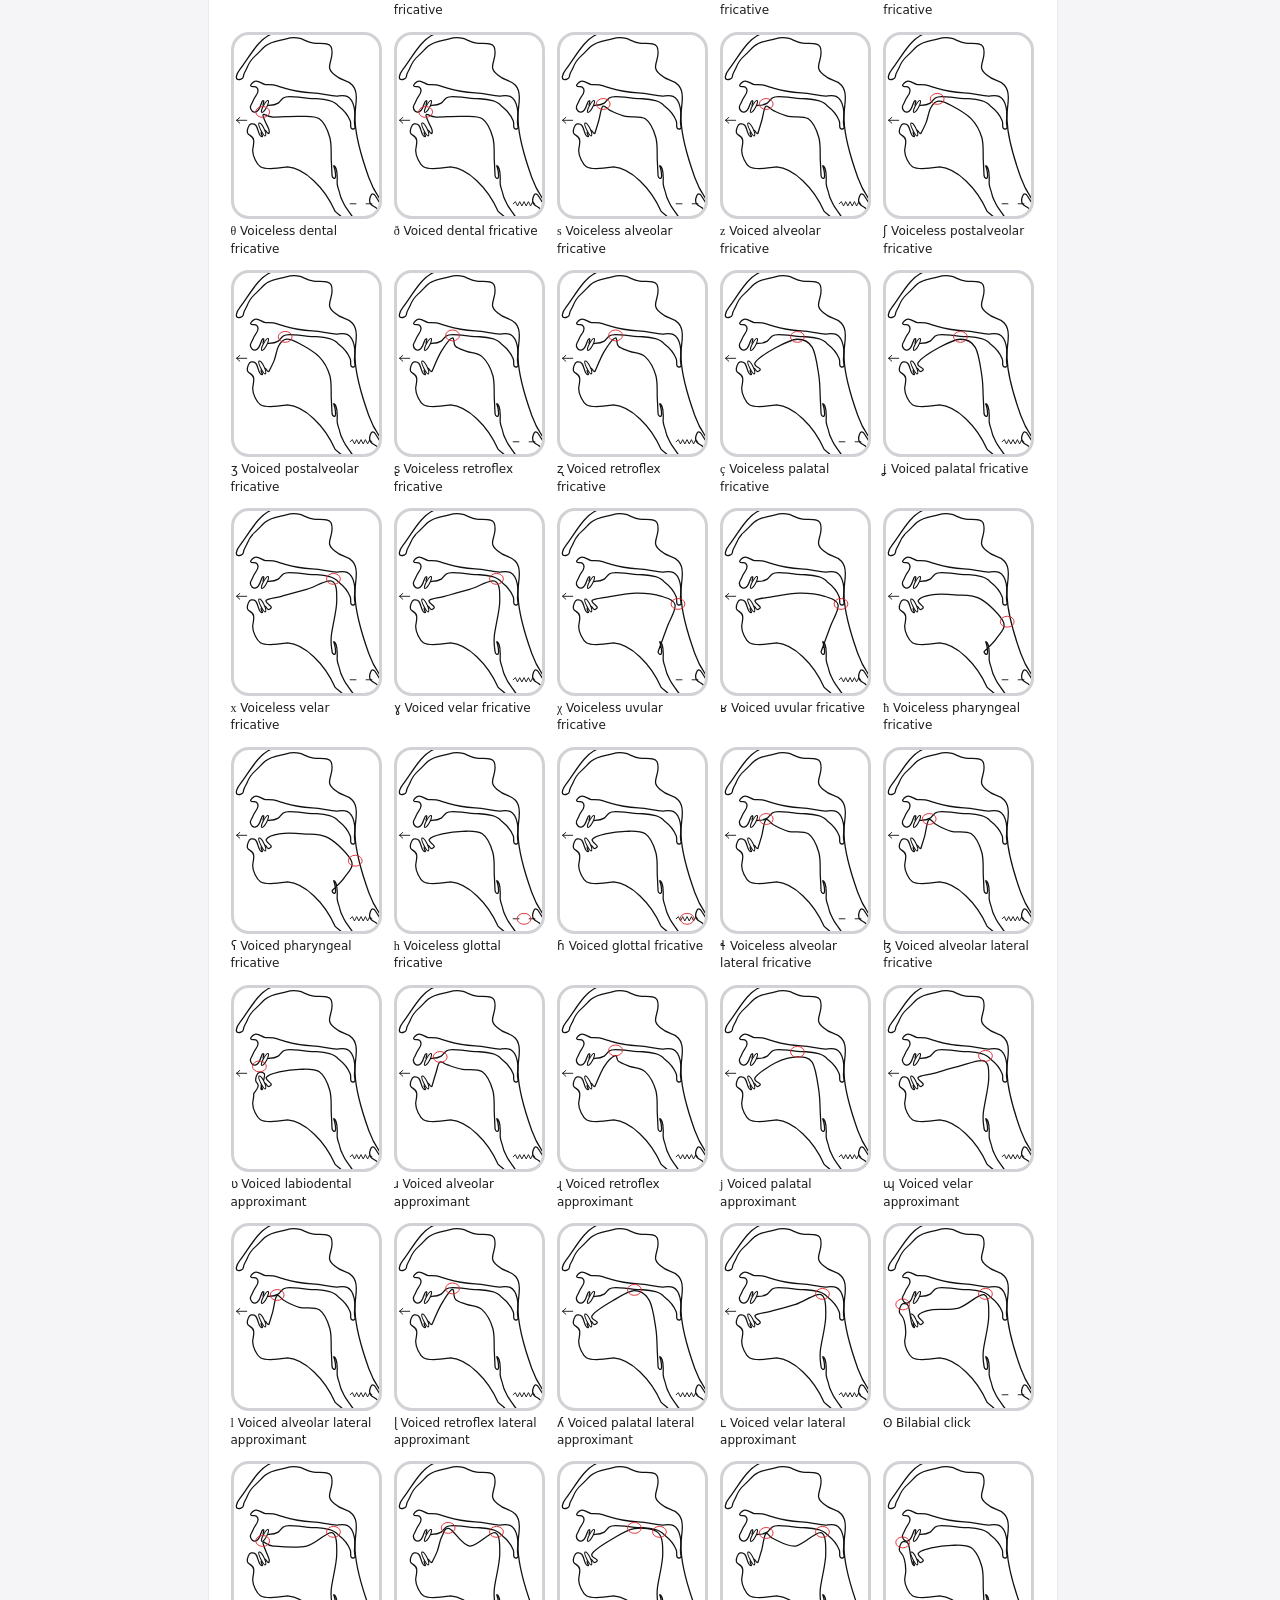
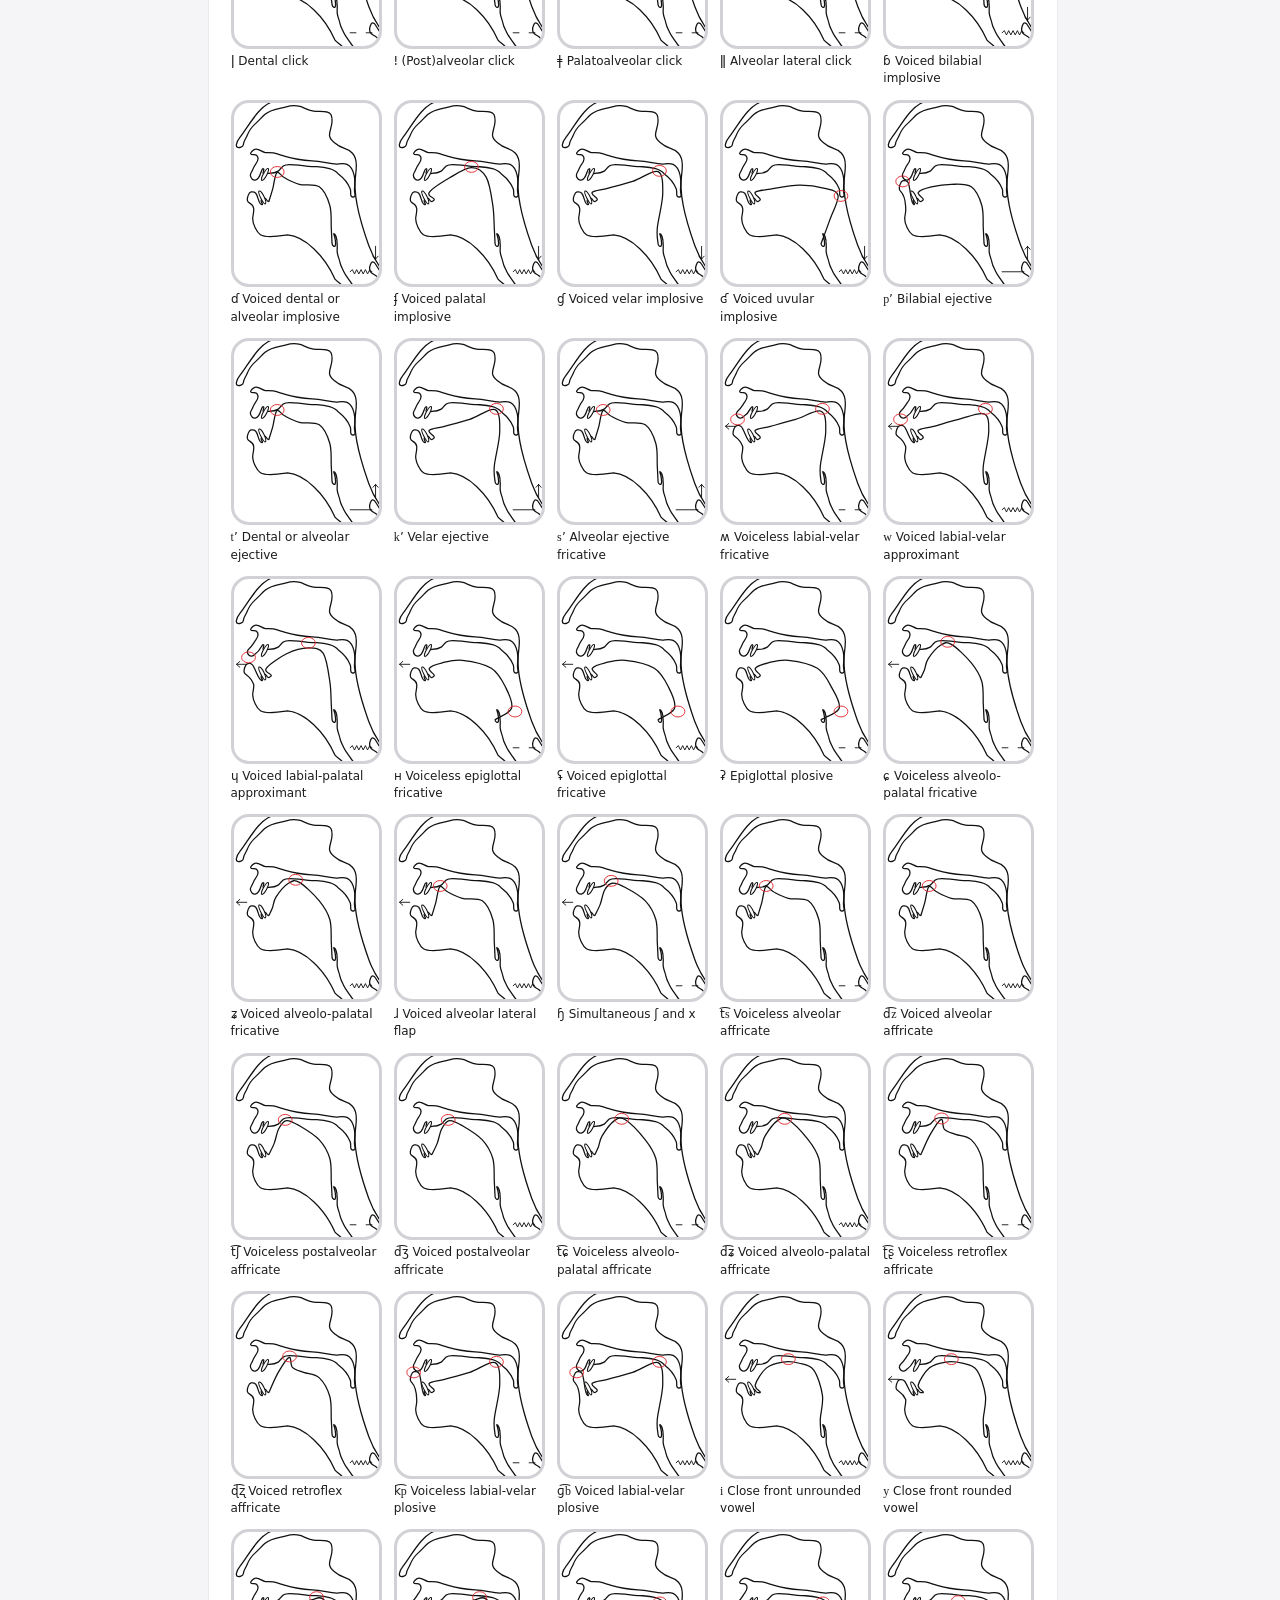
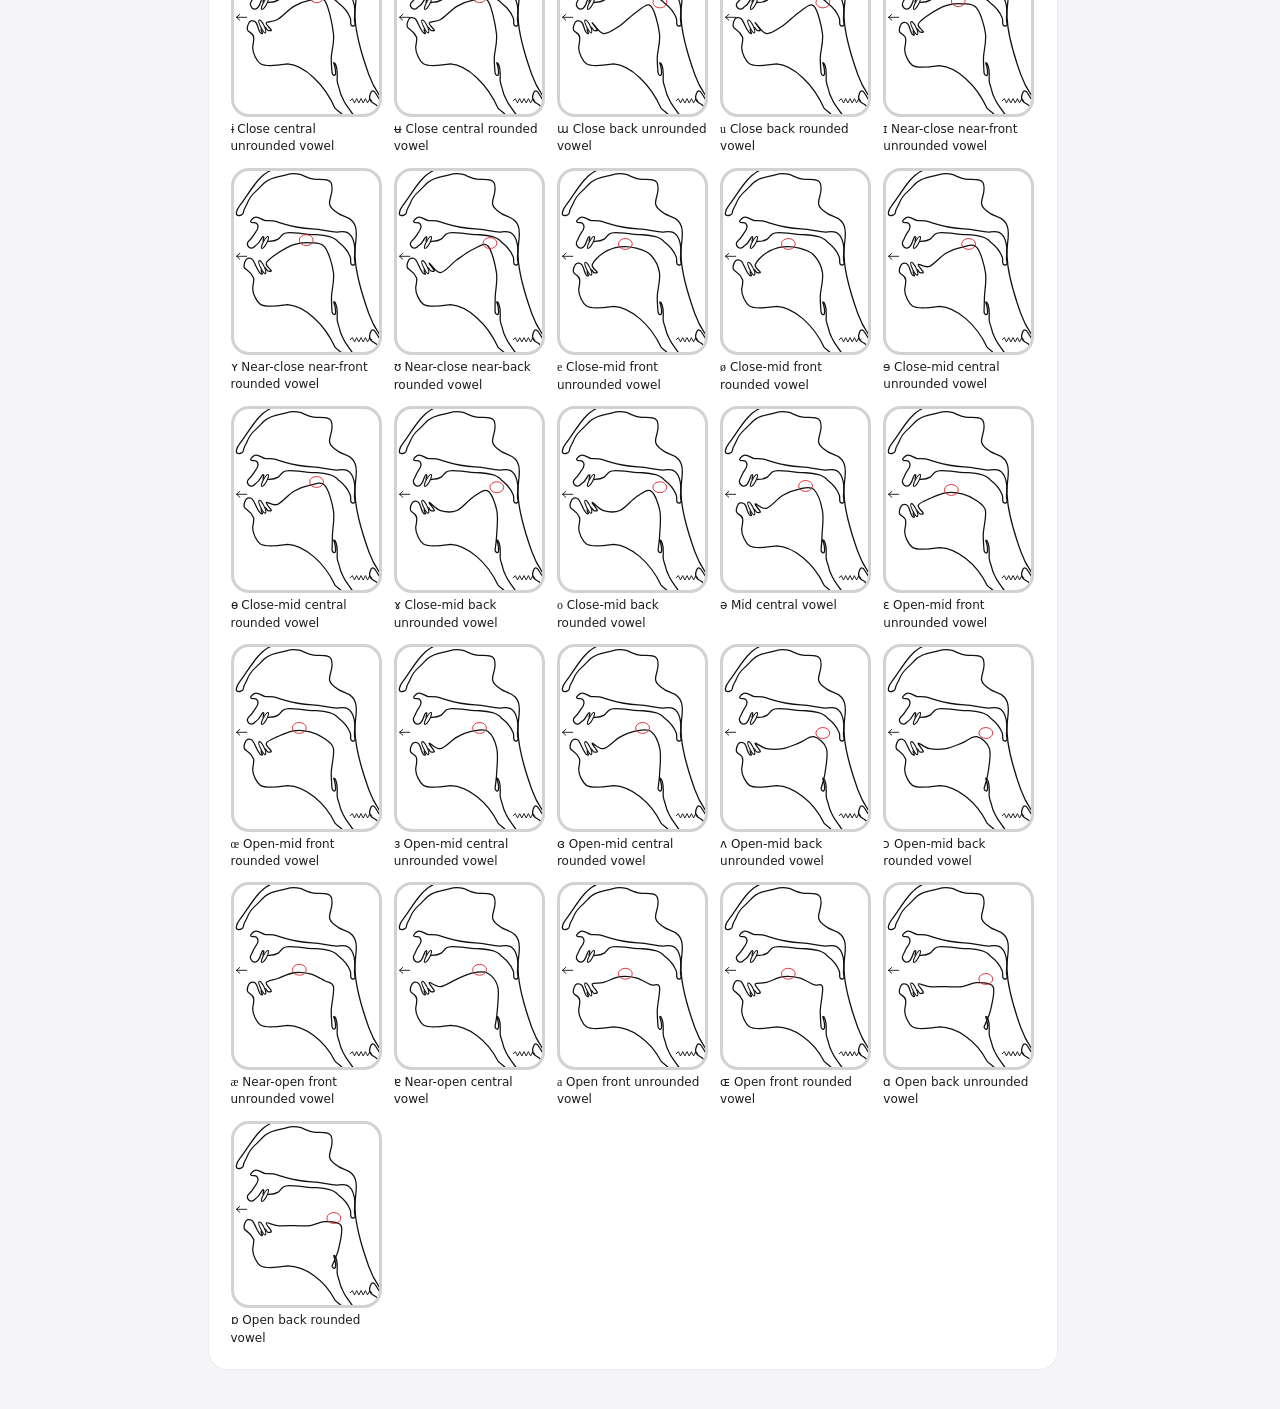
==== commit b7133460: "Phase 2: compare mode, transcription styles and copy, minimal-pair drill - Compare two sounds (#/sou" ====
--- a/tests.html
+++ b/tests.html
@@ -109,6 +109,13 @@
     ['search: "sh" finds ʃ', S.palette.search('sh')[0].sym, 'ʃ'],
     ['search: "aspirated t" offers tʰ', S.palette.search('aspirated t')[0].sym, 'tʰ'],
     ['search: "voiceless n" offers n̥', S.palette.search('voiceless n')[0].sym, 'n̥'],
+    ['textbook style diphthongs', T('buy boy how date hope', { stress: false, style: 'textbook' }), '/baɪ bɔɪ haʊ deɪt hoʊp/'],
+    ['textbook style: thought and dog have ɔ', T('thought dog four', { stress: false, style: 'textbook' }), '/θɔt dɔɡ fɔɹ/'],
+    ['class style unchanged by default', T('buy dog', { stress: false }), '/baj dɑɡ/'],
+    ['textbook style also applies to guesses', SmartIPA.wordToIPA('blighzome', { style: 'textbook' }).ipa.indexOf('aj') < 0 ? 'no aj' : 'has aj', 'no aj'],
+    ['compare drawing marks B where it differs', String((S.tractCompareSVG(S.tractParams(S.sounds.by.p), S.tractParams(S.sounds.by.b)).match(/ cmp"/g) || []).length > 0), 'true'],
+    ['compare drawing of a sound with itself has no B lines', String((S.tractCompareSVG(S.tractParams(S.sounds.by.p), S.tractParams(S.sounds.by.p)).match(/ cmp"/g) || []).length), '0'],
+    ['search: "p vs b" offers a comparison', S.palette.search('p vs b')[0].href, '#/sounds/p?vs=b'],
     ['search always offers Transcribe', S.palette.search('zzzq').slice(-1)[0].action, 'transcribe']
   ];
   var pass = 0, body = document.getElementById('tests');
--- a/css/app.css
+++ b/css/app.css
@@ -404,7 +404,8 @@
 body.has-palette { overflow: hidden; }
 
 /* Practice */
-.pr-modes { display: grid; grid-template-columns: repeat(4, minmax(0, 1fr)); gap: 8px; }
+.pr-modes { display: grid; grid-template-columns: repeat(5, minmax(0, 1fr)); gap: 8px; }
+@media (min-width: 700px) and (max-width: 979px) { .pr-modes { grid-template-columns: repeat(3, minmax(0, 1fr)); } }
 .pr-mode { display: flex; flex-direction: column; gap: 2px; padding: 12px 14px; border-radius: 14px; background: var(--card); box-shadow: var(--shadow); color: var(--text); text-decoration: none; }
 .pr-mode:hover { background: var(--fill); }
 .pr-mode.is-selected { background: var(--accent); color: var(--on-accent); }
@@ -471,3 +472,44 @@
   .features { grid-template-columns: 1fr 1fr; }
   .footer { padding: 16px; }
 }
+
+/* Compare: A uses the accent colour, B uses orange, in the chart, the badges and the drawing. */
+:root { --b: #E87400; --b-on: #FFFFFF; }
+@media (prefers-color-scheme: dark) { :root { --b: #FF9F0A; --b-on: #1C1C1E; } }
+.is-compare, .is-compare:hover { background: var(--b) !important; color: var(--b-on) !important; }
+.is-selected, .is-compare { position: relative; }
+#menu .ab-badge { position: absolute; top: 2px; right: 2px; width: 14px; height: 14px; font-size: 9px; border-radius: 4px; background: rgba(255, 255, 255, 0.28); color: inherit; }
+.ab-badge { display: inline-flex; align-items: center; justify-content: center; width: 22px; height: 22px; border-radius: 6px; font-size: 12px; font-weight: 700;
+  font-family: var(--sans, inherit); background: var(--accent); color: var(--on-accent); flex: none; }
+.cmp-b .ab-badge, .cmp-words .example:nth-child(2) .ab-badge { background: var(--b); color: var(--b-on); }
+.cmp-head { display: flex; align-items: center; justify-content: space-between; gap: 12px; }
+.cmp-head h1 { margin: 0; }
+.cmp-tools { display: flex; gap: 8px; }
+.cmp-pair { display: grid; grid-template-columns: 1fr 1fr; gap: 12px; margin: 12px 0 16px; }
+.cmp-side { display: flex; flex-direction: column; align-items: flex-start; gap: 6px; padding: 14px; border-radius: 16px; background: var(--fill); box-shadow: inset 0 0 0 2px transparent; transition: box-shadow 0.15s ease; }
+.cmp-side .glyph { font-size: 56px; line-height: 1.1; }
+.cmp-name { font-size: 14px; font-weight: 600; line-height: 1.3; min-height: 2.6em; }
+.cmp-side.is-sounding { box-shadow: inset 0 0 0 2px var(--accent); }
+.cmp-b.is-sounding { box-shadow: inset 0 0 0 2px var(--b); }
+.cmp-table tr.is-diff th, .cmp-table tr.is-diff td { font-weight: 600; }
+.diff-tag { display: inline-block; margin-left: 6px; padding: 1px 7px; border-radius: 999px; background: var(--tint); color: var(--tint-text); font-size: 11px; font-weight: 600; }
+.cmp-legend .key { display: inline-block; width: 22px; height: 0; margin-right: 6px; vertical-align: middle; border-top: 3px solid #111111; }
+.cmp-legend .key-b { border-top: 3px dashed var(--b); }
+@media (prefers-color-scheme: dark) { .cmp-legend .key-a { border-top-color: #F2F2F7; } }
+.cmp-words { display: flex; flex-direction: column; gap: 10px; }
+.cmp-open { display: flex; flex-wrap: wrap; gap: 8px; margin-top: 8px; }
+.tract .ln.cmp { stroke: #E87400; stroke-width: 6; stroke-dasharray: 18 12; }
+.tract .ln.fill.cmp { fill: none; }
+.tract .focus.cmp { stroke: #E87400; stroke-dasharray: 10 7; }
+@media (prefers-reduced-motion: reduce) { .cmp-side { transition: none; } }
+
+/* Transcribe: style switch, copy formats and choosing between pronunciations */
+.options { align-items: center; }
+.copy-row { display: flex; flex-wrap: wrap; align-items: center; gap: 8px; margin-top: 14px; }
+.copy-row .eyebrow { margin-right: 4px; }
+.copy-row .chip .icon { width: 13px; height: 13px; }
+.tr-out .bracket { color: var(--muted); }
+.alt-picks { display: flex; flex-wrap: wrap; gap: 6px; }
+.alt-pick { min-height: 32px; padding: 0 10px; border: 0; border-radius: 8px; background: var(--fill); color: var(--text); font-size: 16px; }
+.alt-pick:hover { background: var(--fill-strong); }
+.alt-pick[aria-pressed="true"] { background: var(--accent); color: var(--on-accent); }
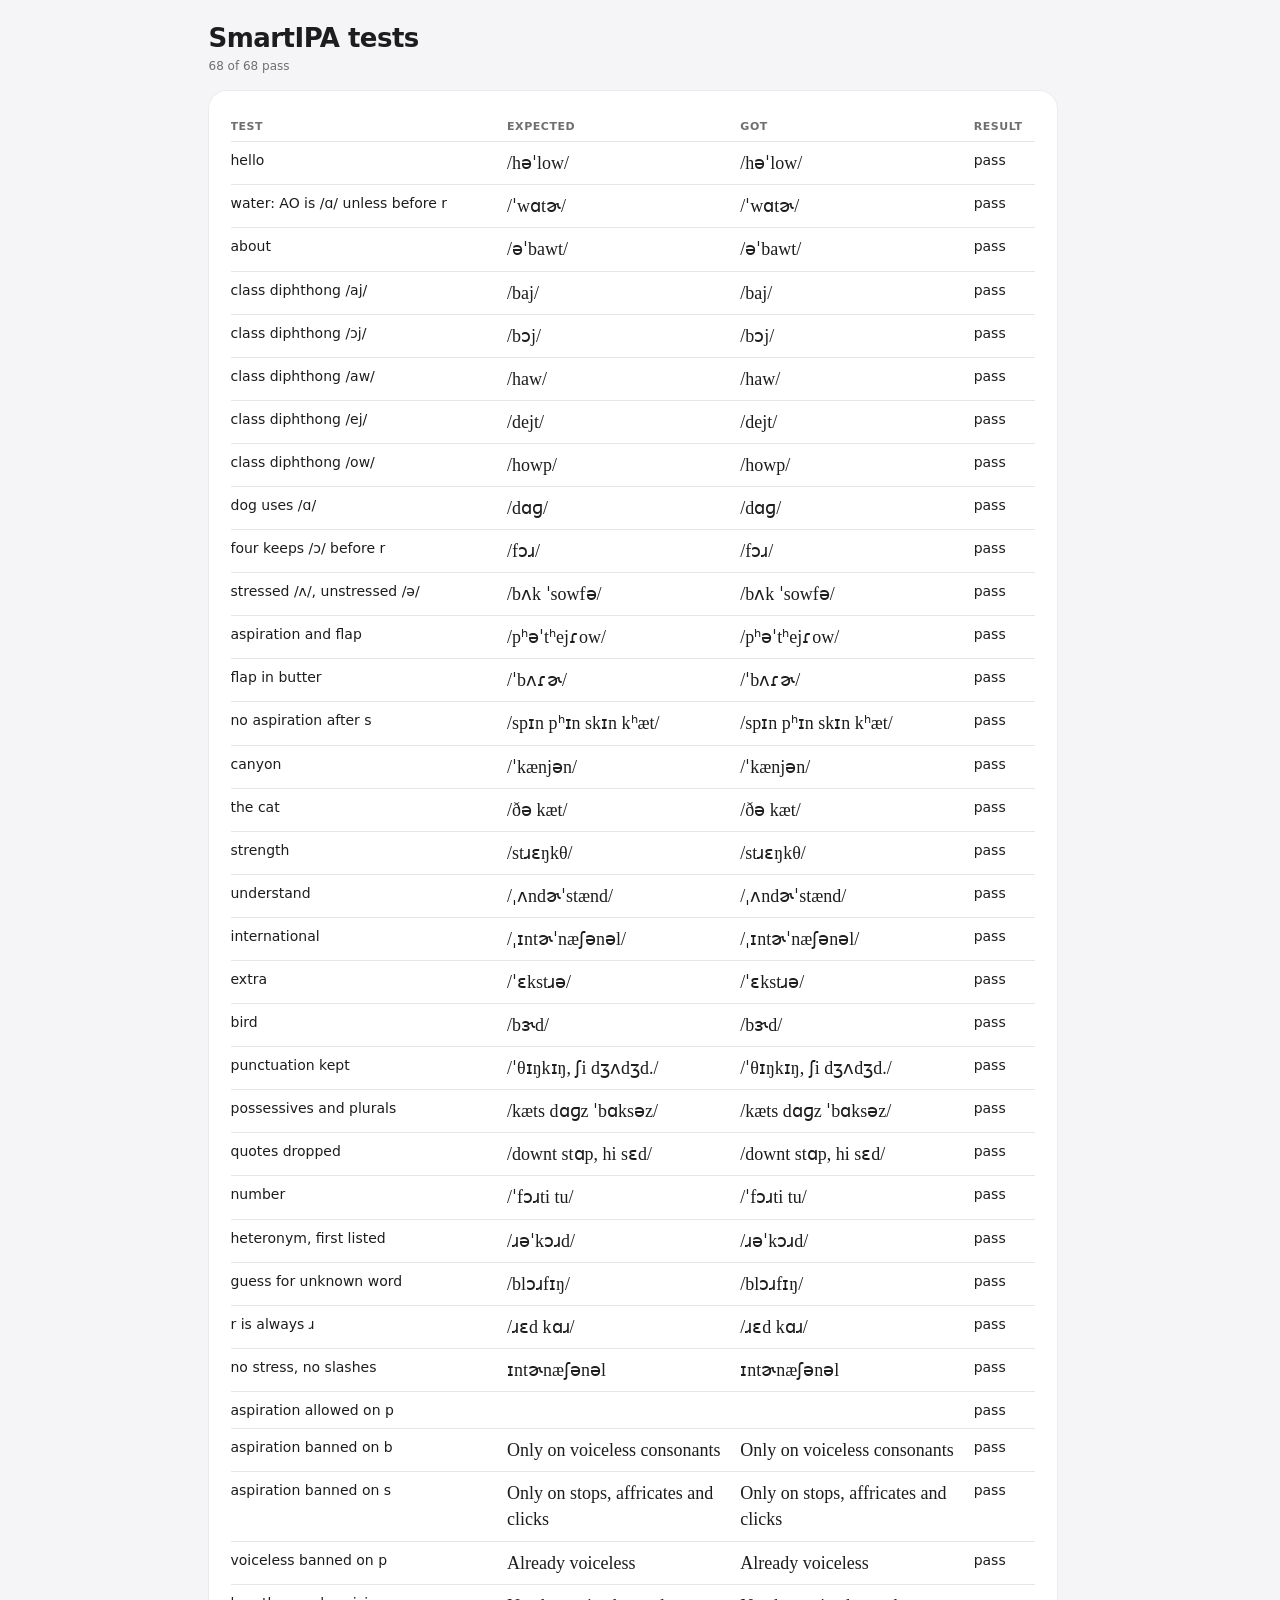
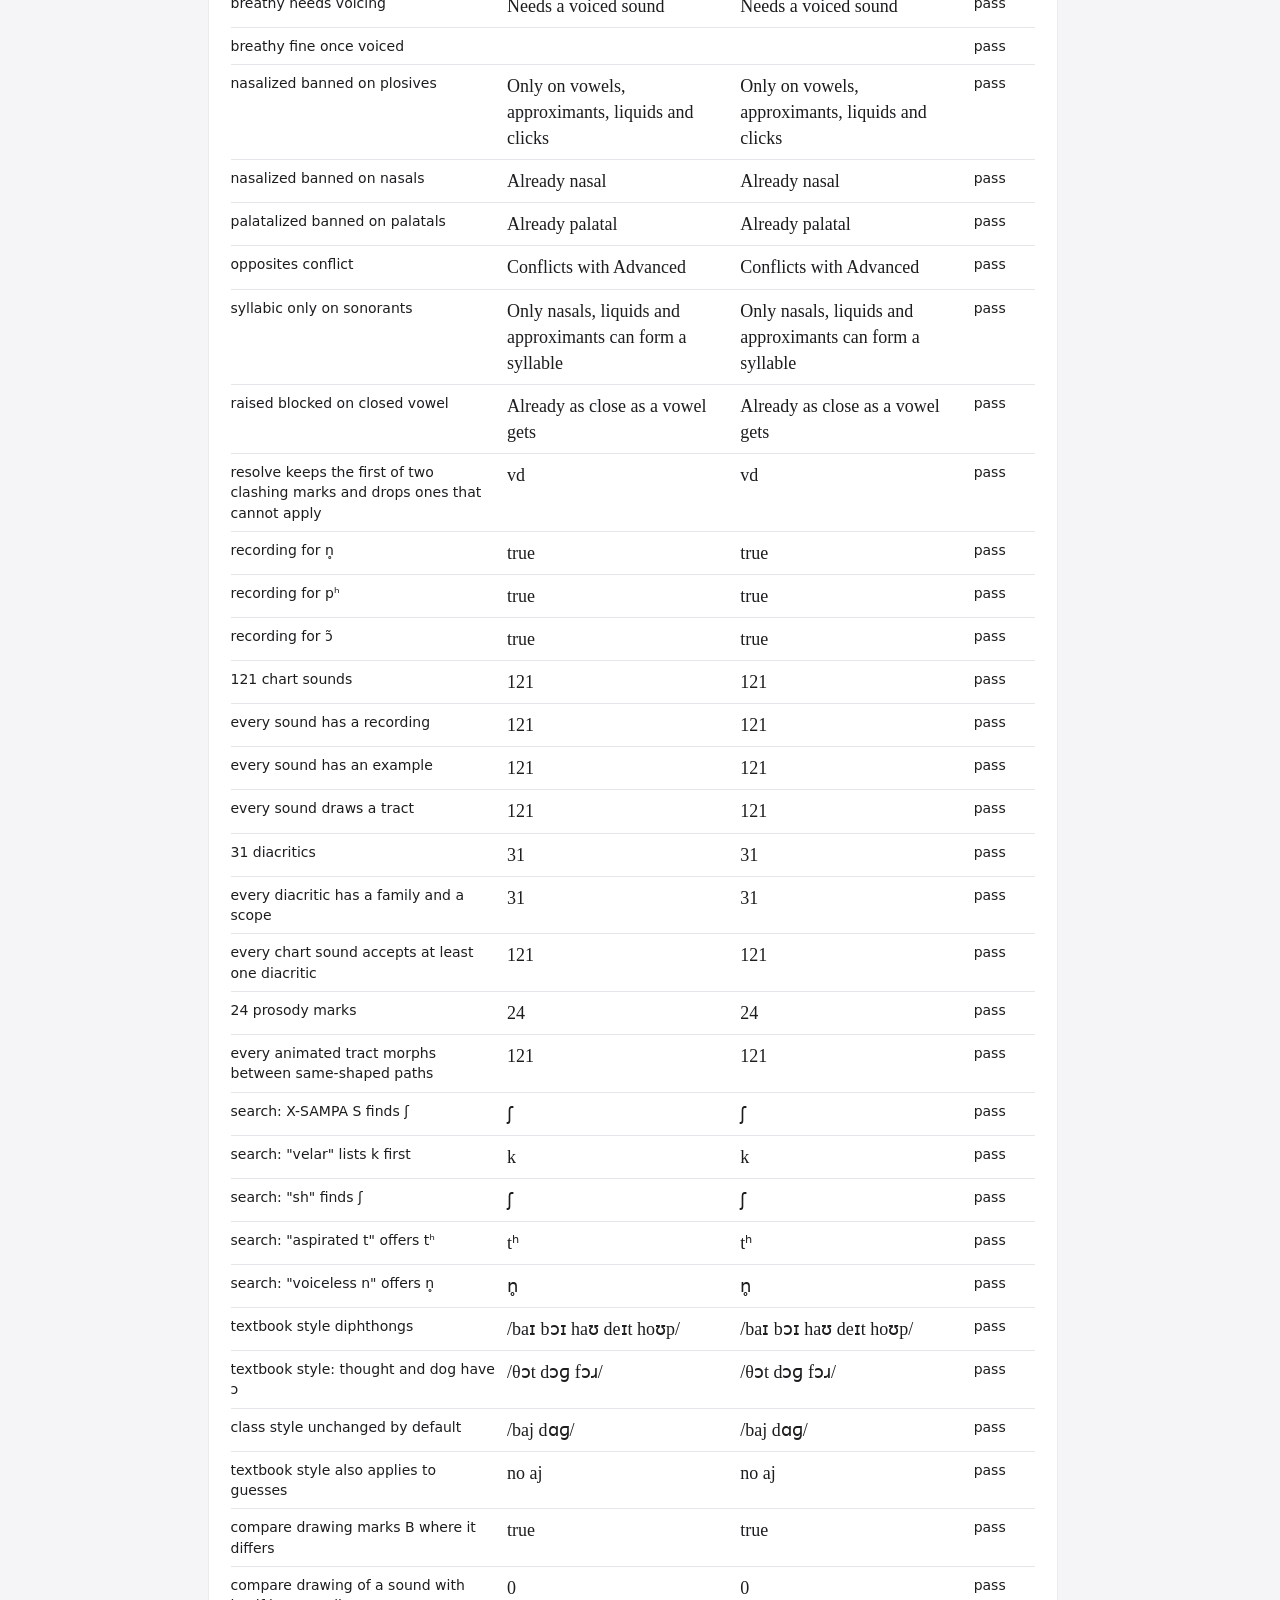
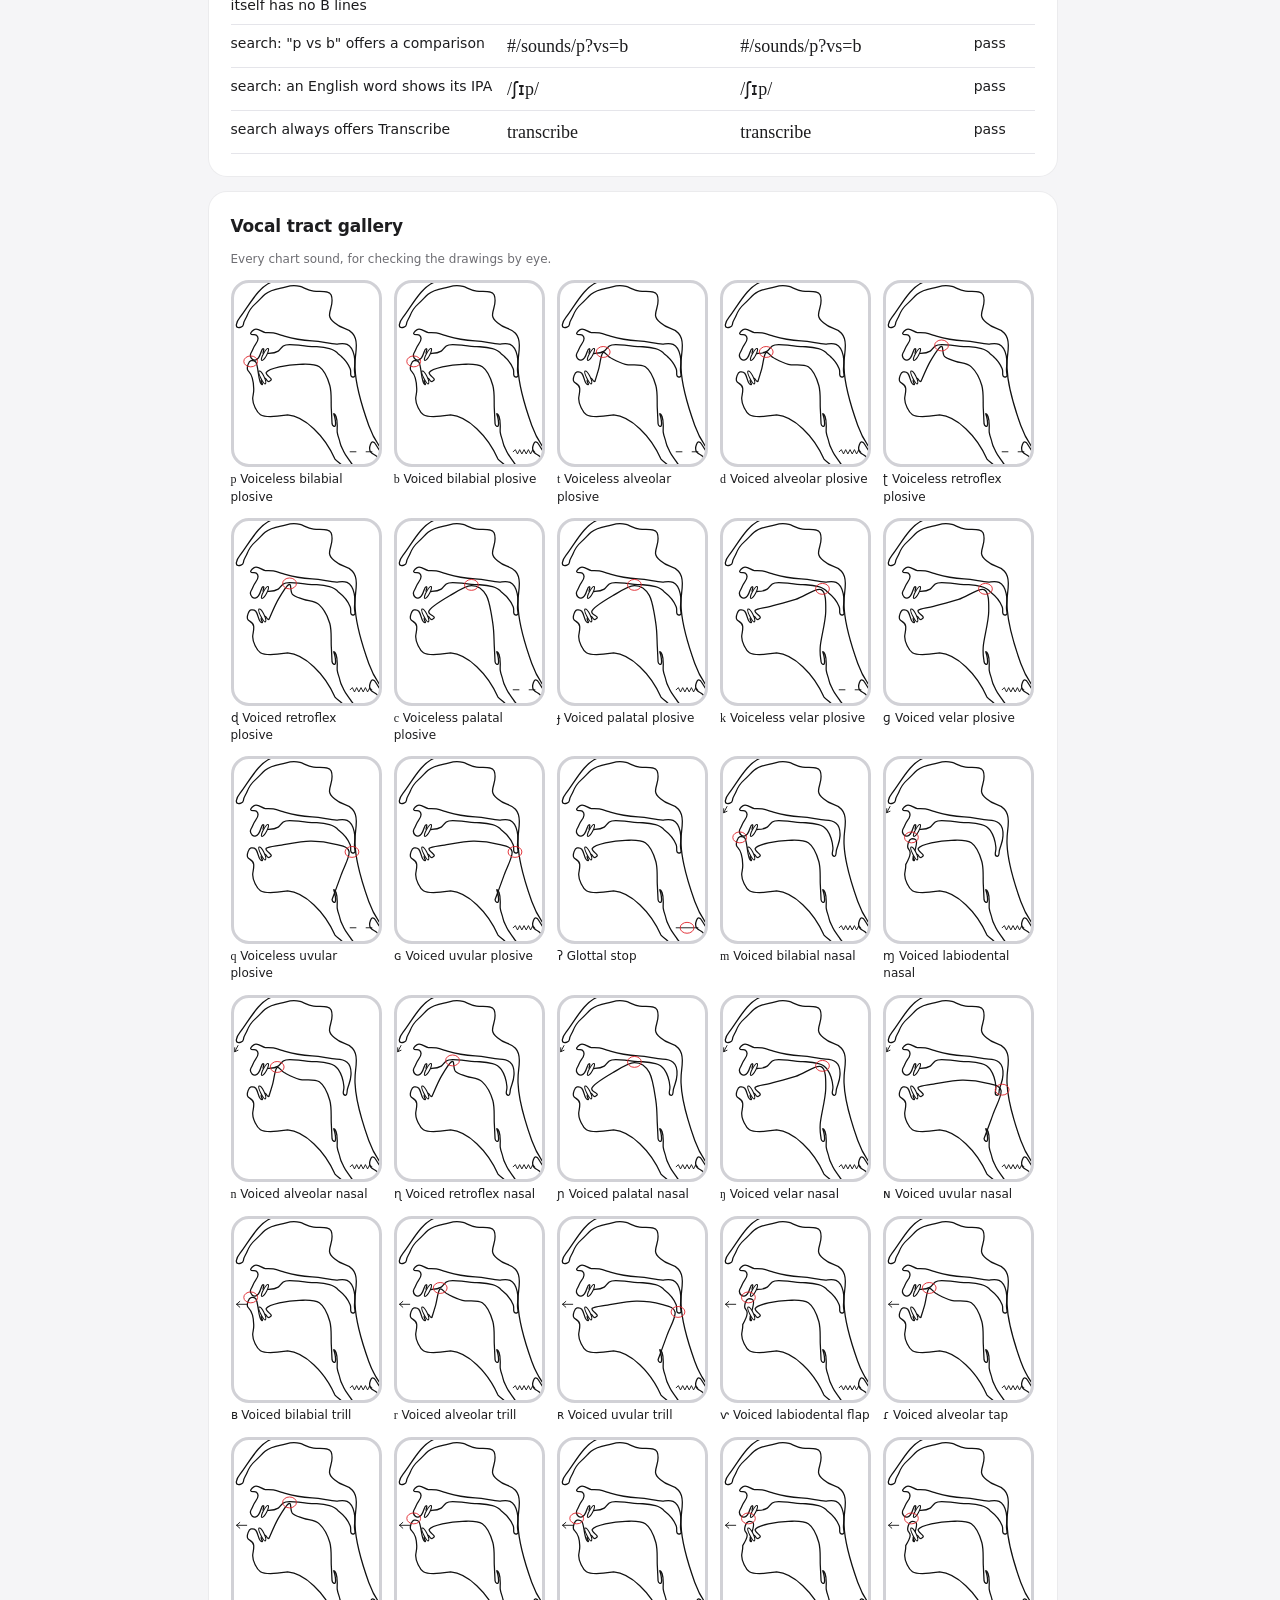
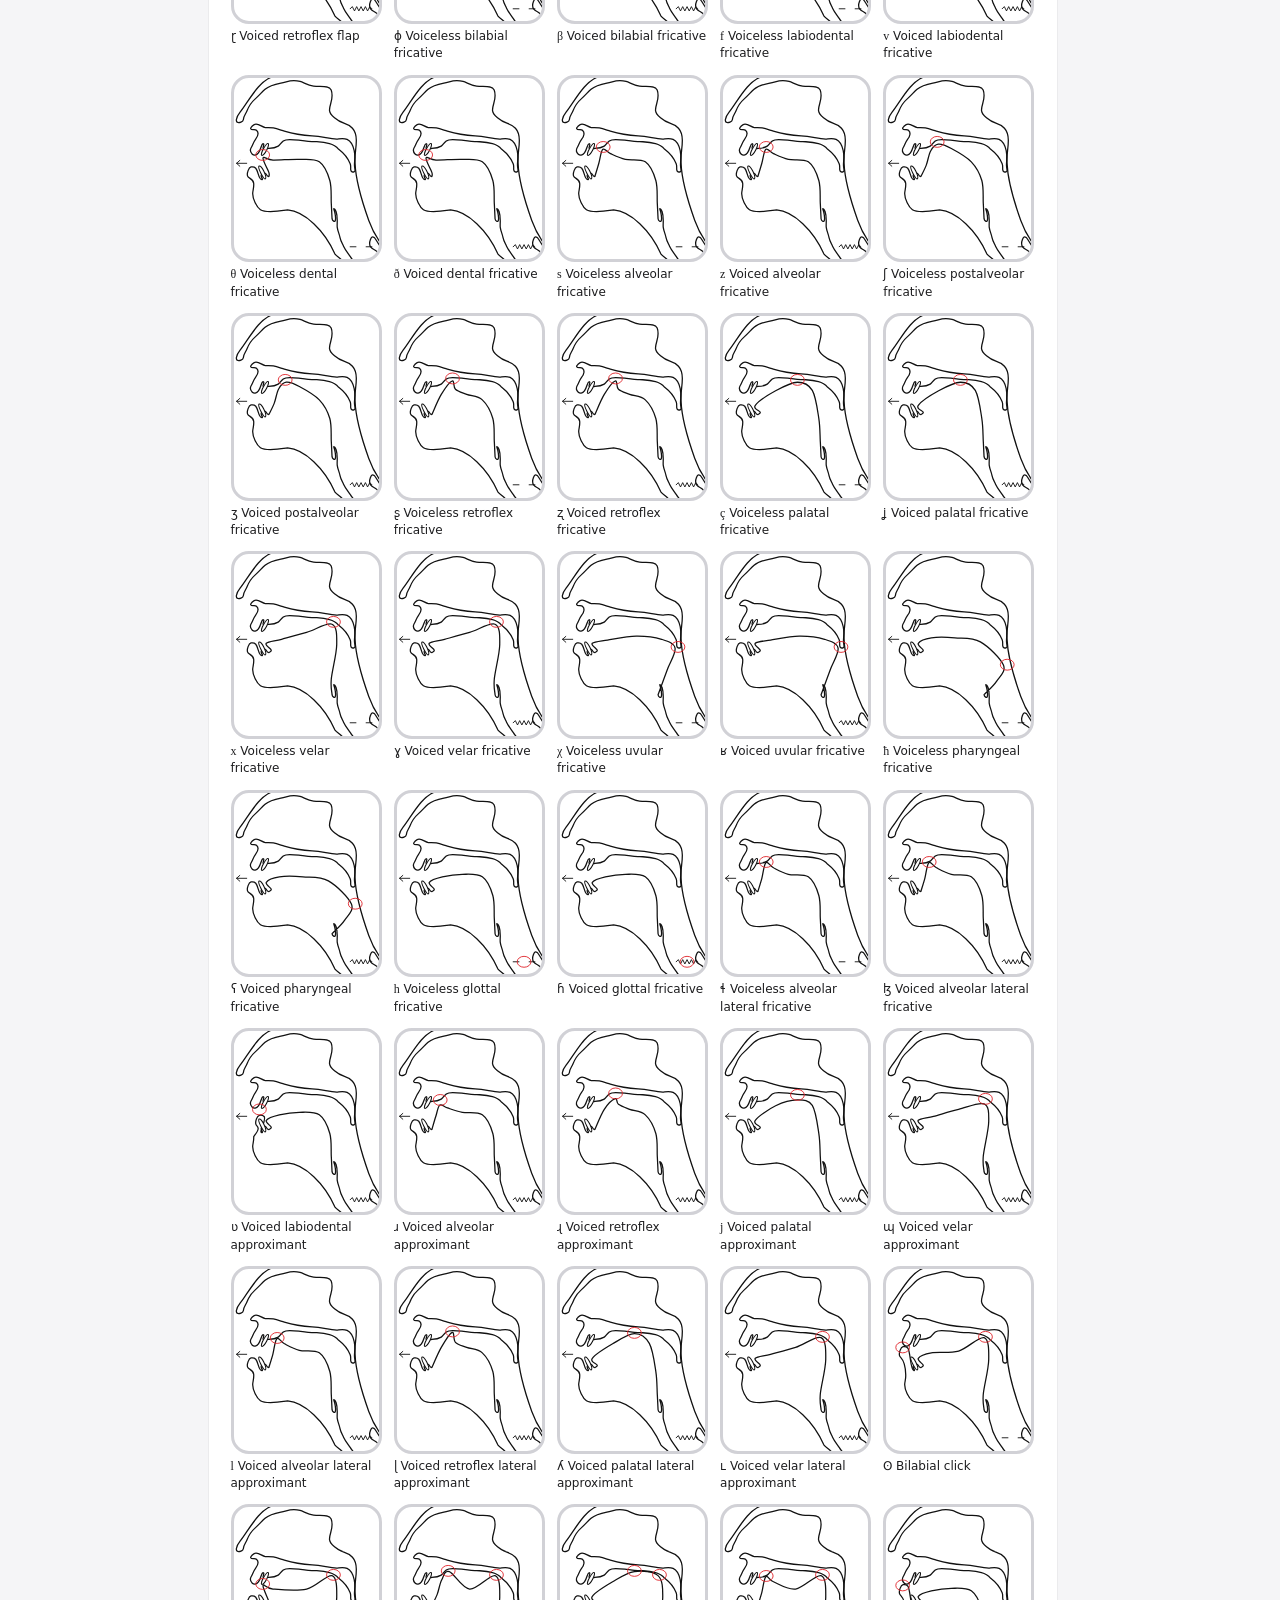
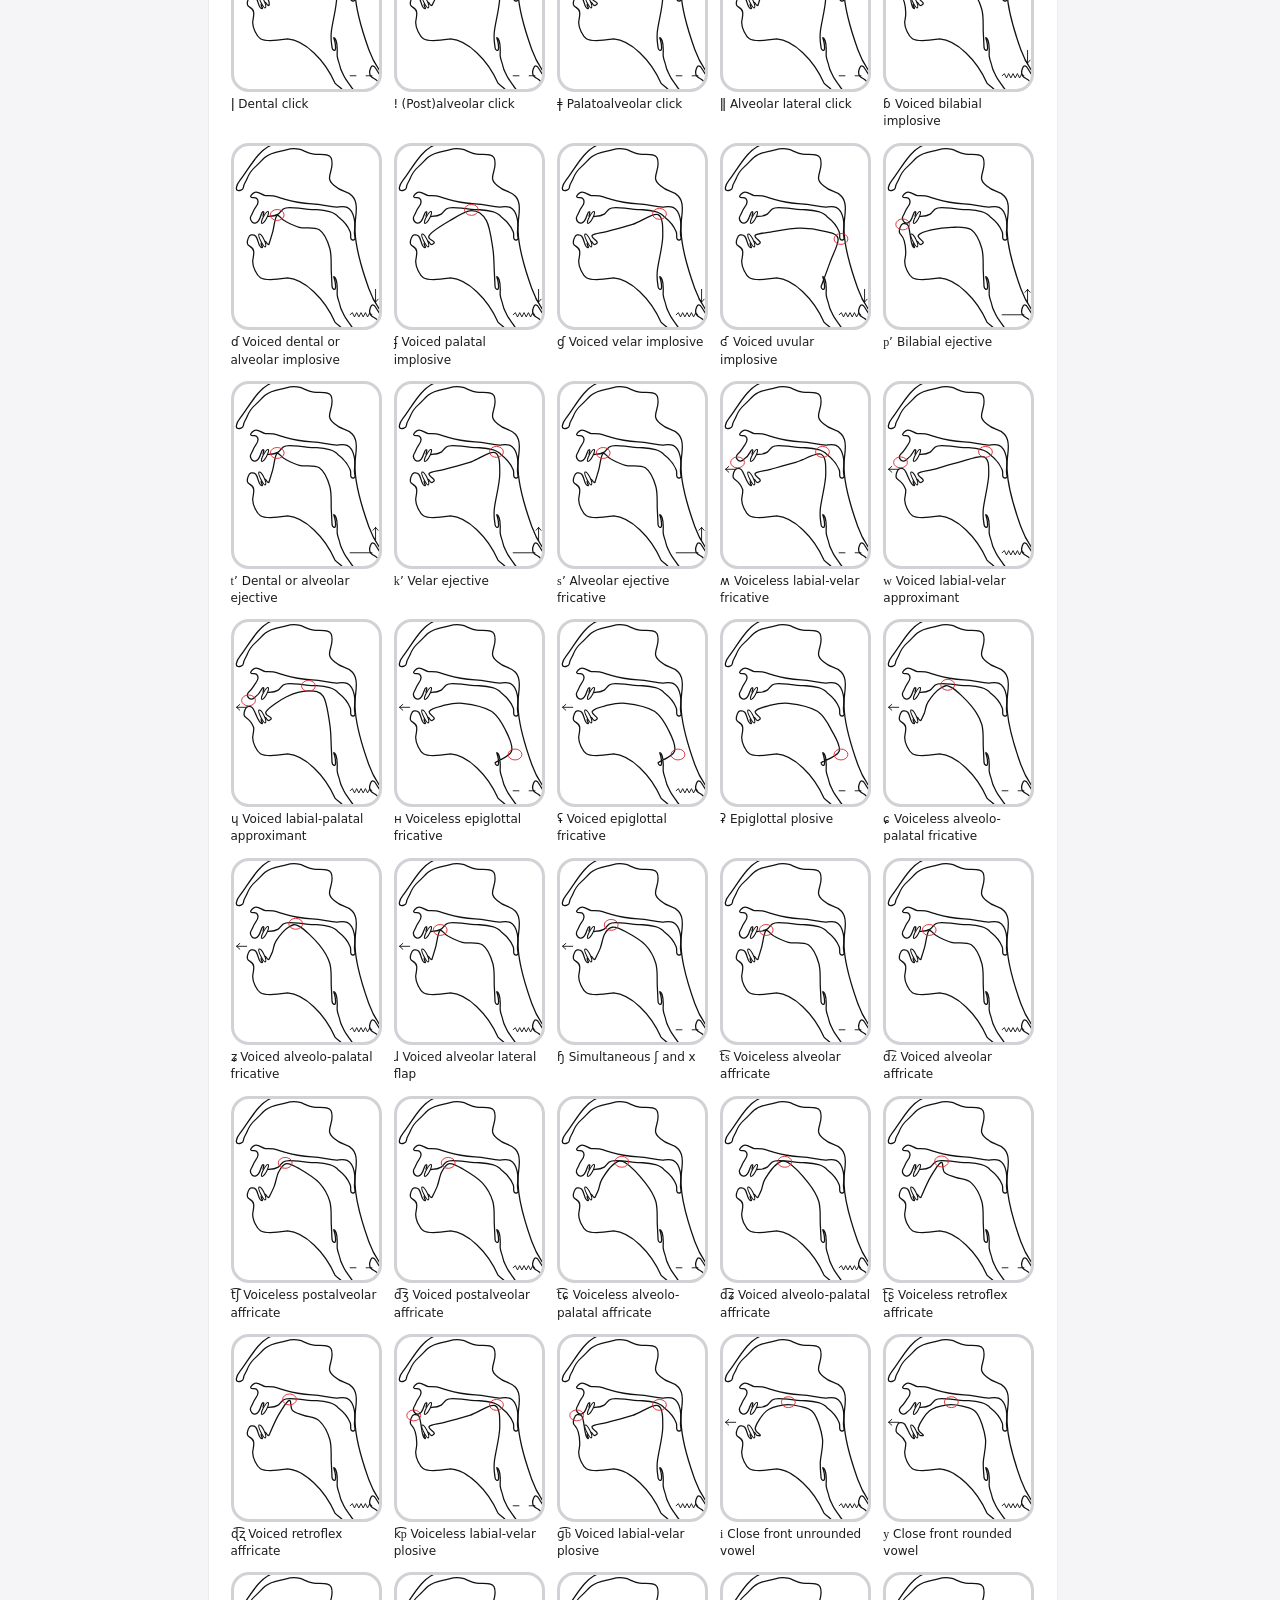
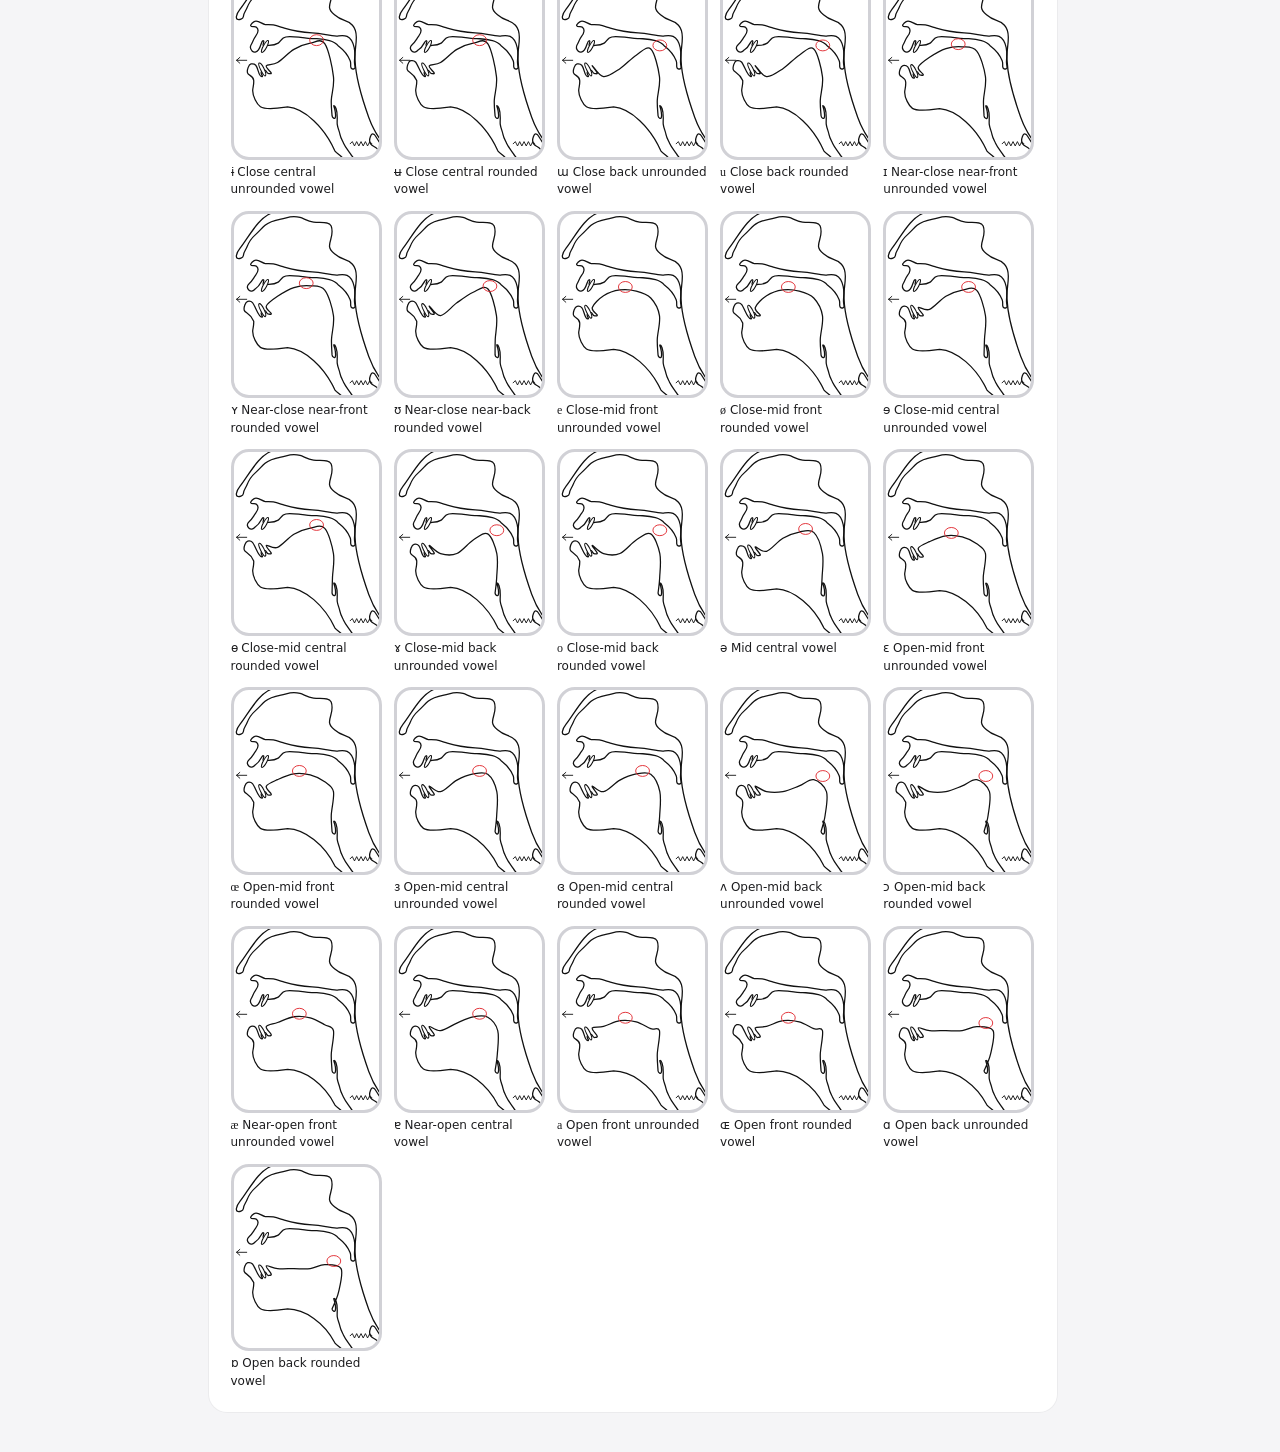
==== commit d23601ae: "Search shows an English word's IPA; proper tab semantics in the modify tray - Typing a word ("ship")" ====
--- a/tests.html
+++ b/tests.html
@@ -116,6 +116,7 @@
     ['compare drawing marks B where it differs', String((S.tractCompareSVG(S.tractParams(S.sounds.by.p), S.tractParams(S.sounds.by.b)).match(/ cmp"/g) || []).length > 0), 'true'],
     ['compare drawing of a sound with itself has no B lines', String((S.tractCompareSVG(S.tractParams(S.sounds.by.p), S.tractParams(S.sounds.by.p)).match(/ cmp"/g) || []).length), '0'],
     ['search: "p vs b" offers a comparison', S.palette.search('p vs b')[0].href, '#/sounds/p?vs=b'],
+    ['search: an English word shows its IPA', S.palette.search('ship')[0].sym, '/ʃɪp/'],
     ['search always offers Transcribe', S.palette.search('zzzq').slice(-1)[0].action, 'transcribe']
   ];
   var pass = 0, body = document.getElementById('tests');
--- a/css/app.css
+++ b/css/app.css
@@ -1,4 +1,6 @@
 /* SmartIPA. Apple-style light and dark themes. */
+/* Text sizes, after Apple's text styles. Symbol sizes are set where they are used. */
+:root { --t-caption2: 11px; --t-caption: 12px; --t-footnote: 13px; --t-subhead: 15px; --t-body: 17px; }
 :root {
   --bg: #F5F5F7;
   --card: #FFFFFF;
@@ -59,16 +61,16 @@
 :focus-visible { outline: 2px solid var(--accent); outline-offset: 2px; }
 h1, h2, h3 { margin: 0; letter-spacing: -0.01em; }
 h1 { font-size: 26px; line-height: 1.15; letter-spacing: -0.02em; }
-h2 { font-size: 17px; font-weight: 600; }
+h2 { font-size: var(--t-body); font-weight: 600; }
 p { margin: 0; }
 [hidden] { display: none !important; }
 .ipa { font-family: var(--ipa); }
 .sr-only { position: absolute; width: 1px; height: 1px; overflow: hidden; clip-path: inset(50%); white-space: nowrap; }
 .skip { position: absolute; left: -999px; top: 8px; background: var(--card); padding: 8px 12px; border-radius: 8px; z-index: 20; }
 .skip:focus { left: 8px; }
-.hint { font-size: 12px; color: var(--muted); }
-.eyebrow { font-size: 11px; font-weight: 600; color: var(--muted); text-transform: uppercase; letter-spacing: 0.05em; }
-.empty { color: var(--muted); font-size: 13px; }
+.hint { font-size: var(--t-caption); color: var(--muted); }
+.eyebrow { font-size: var(--t-caption2); font-weight: 600; color: var(--muted); text-transform: uppercase; letter-spacing: 0.05em; }
+.empty { color: var(--muted); font-size: var(--t-footnote); }
 .icon { width: 14px; height: 14px; flex: none; fill: none; stroke: currentColor; stroke-width: 1.7; stroke-linecap: round; stroke-linejoin: round; }
 .icon .icon-fill { fill: currentColor; stroke: none; }
 
@@ -80,16 +82,17 @@
 .topbar-end { flex: 1 1 140px; }
 .segmented { display: flex; gap: 2px; padding: 2px; background: var(--fill-strong); border-radius: 10px; }
 .segmented > a, .segmented > button { min-height: 36px; display: flex; align-items: center; padding: 0 16px; border: 0; border-radius: 8px; background: transparent;
-  font-size: 13px; font-weight: 500; color: var(--text); text-decoration: none; white-space: nowrap; }
-.segmented > [aria-current="page"], .segmented > [aria-pressed="true"] { background: var(--card); box-shadow: 0 1px 3px rgba(0, 0, 0, 0.14); font-weight: 600; }
+  font-size: var(--t-footnote); font-weight: 500; color: var(--text); text-decoration: none; white-space: nowrap; }
+.segmented > [aria-current="page"], .segmented > [aria-pressed="true"], .segmented > [aria-selected="true"] { background: var(--card); box-shadow: 0 1px 3px rgba(0, 0, 0, 0.14); font-weight: 600; }
 .nav { overflow-x: auto; max-width: 100%; }
 
 /* Layout */
 #views { flex: 1; }
 .split { display: flex; flex-wrap: wrap; align-items: flex-start; }
 .pane-main { flex: 3 1 620px; min-width: 0; padding: 20px 24px 32px; display: flex; flex-direction: column; gap: 16px; }
-.pane-detail { flex: 2 1 380px; min-width: 0; align-self: stretch; padding: 28px 28px 36px; background: var(--card); border-left: 1px solid var(--line);
-  display: flex; flex-direction: column; gap: 22px; }
+.pane-detail { flex: 2 1 380px; min-width: 0; align-self: stretch; padding: 28px 28px 36px; background: var(--card); border-left: 1px solid var(--line); }
+.detail-body { display: flex; flex-direction: column; gap: 22px; }
+.sheet-bar, .tabbar { display: none; }
 /* Keep proportions on very wide screens: cap the content width and give the lesson panel a steady width. */
 .split { width: 100%; max-width: 1840px; margin: 0 auto; }
 @media (min-width: 1880px) {
@@ -116,10 +119,10 @@
 .scroll-x { overflow-x: auto; }
 .toolbar { display: flex; flex-wrap: wrap; align-items: center; justify-content: space-between; gap: 12px; }
 .search { flex: 0 1 300px; display: flex; align-items: center; gap: 8px; height: 40px; padding: 0 12px; background: var(--fill-strong); border-radius: 10px; color: var(--muted); }
-.search input { flex: 1; min-width: 0; border: 0; background: transparent; color: var(--text); font-size: 13px; }
+.search input { flex: 1; min-width: 0; border: 0; background: transparent; color: var(--text); font-size: var(--t-footnote); }
 .search input:focus-visible { outline: none; }
 .search:focus-within { outline: 2px solid var(--accent); outline-offset: 2px; }
-.lede { color: var(--muted); font-size: 13px; }
+.lede { color: var(--muted); font-size: var(--t-footnote); }
 
 /* Symbol buttons */
 .cell-btn, .tile-btn, .v-btn, .row-btn, .mark-btn, .rel-btn, .chip { border: 0; color: var(--text); }
@@ -137,7 +140,7 @@
 .pul-head { display: grid; grid-template-columns: 108px repeat(11, minmax(0, 1fr)); align-items: end; padding-bottom: 6px; }
 .pul-head > div { font-size: 10.5px; font-weight: 600; color: var(--muted); text-align: center; line-height: 1.2; padding: 0 2px; hyphens: manual; }
 .pul-row { display: grid; grid-template-columns: 108px repeat(22, minmax(0, 1fr)); border-top: 1px solid var(--line); }
-.pul-label { display: flex; align-items: center; font-size: 12px; font-weight: 500; padding-right: 6px; line-height: 1.2; }
+.pul-label { display: flex; align-items: center; font-size: var(--t-caption); font-weight: 500; padding-right: 6px; line-height: 1.2; }
 .pul-cell { height: 44px; display: flex; align-items: center; justify-content: center; }
 .pul-cell.pair-start { border-left: 1px solid var(--line); }
 .pul-cell.is-impossible { background: var(--fill-strong); }
@@ -150,14 +153,14 @@
 .np-group .eyebrow { padding: 0 8px 4px; }
 .row-btn { display: flex; align-items: center; gap: 10px; min-height: 44px; padding: 0 8px; border-radius: 10px; background: transparent; text-align: left; }
 .row-btn .ipa { width: 28px; text-align: center; font-size: 21px; line-height: 1; }
-.row-sub { font-size: 12px; color: var(--muted); }
-.sub-h { font-size: 13px; font-weight: 600; margin: 16px 0 2px; }
+.row-sub { font-size: var(--t-caption); color: var(--muted); }
+.sub-h { font-size: var(--t-footnote); font-weight: 600; margin: 16px 0 2px; }
 .sub-h + .hint { margin-bottom: 10px; }
 
 /* Vowel chart */
 .vowel-chart { min-width: 560px; display: flex; gap: 8px; padding: 0 44px 24px 0; }
 .v-heights { position: relative; flex: none; width: 96px; height: 400px; margin-top: 44px; }
-.v-heights span, .v-backs span { position: absolute; font-size: 12px; font-weight: 600; color: var(--muted); white-space: nowrap; }
+.v-heights span, .v-backs span { position: absolute; font-size: var(--t-caption); font-weight: 600; color: var(--muted); white-space: nowrap; }
 .v-heights span { right: 0; transform: translateY(-50%); }
 .v-main { flex: 1; min-width: 0; padding-left: 44px; }
 .v-backs { position: relative; height: 24px; margin-bottom: 20px; }
@@ -172,21 +175,21 @@
 .hero { display: flex; gap: 20px; align-items: center; }
 .glyph { flex: none; min-width: 124px; height: 124px; padding: 0 16px; border-radius: 28px; background: var(--fill); display: flex; align-items: center; justify-content: center; font-size: 72px; line-height: 1; }
 .hero-text { min-width: 0; display: flex; flex-direction: column; gap: 6px; }
-.meta { font-size: 12px; color: var(--muted); font-variant-numeric: tabular-nums; }
+.meta { font-size: var(--t-caption); color: var(--muted); font-variant-numeric: tabular-nums; }
 .meta .ipa, .alt-glyph { font-size: 16px; color: var(--text); }
 .hero-actions { display: flex; flex-wrap: wrap; align-items: center; gap: 10px; margin-top: 6px; }
-.btn-play { display: inline-flex; align-items: center; gap: 8px; height: 44px; padding: 0 20px 0 16px; border: 0; border-radius: 22px; background: var(--accent); color: var(--on-accent); font-size: 15px; font-weight: 600; }
+.btn-play { display: inline-flex; align-items: center; gap: 8px; height: 44px; padding: 0 20px 0 16px; border: 0; border-radius: 22px; background: var(--accent); color: var(--on-accent); font-size: var(--t-subhead); font-weight: 600; }
 .btn-play:hover { filter: brightness(1.08); }
 .btn-play.is-playing { background: var(--accent-press); }
-.play-msg { font-size: 12px; color: var(--muted); }
+.play-msg { font-size: var(--t-caption); color: var(--muted); }
 .btn-icon { flex: none; width: 44px; height: 44px; display: inline-flex; align-items: center; justify-content: center; border: 0; border-radius: 22px; background: var(--fill-strong); color: var(--text); }
 .btn-icon .icon { width: 18px; height: 18px; }
 .btn-icon.is-playing { background: var(--accent); color: var(--on-accent); }
 .features { display: grid; grid-template-columns: repeat(3, minmax(0, 1fr)); gap: 8px; }
 .feature { background: var(--fill); border-radius: 12px; padding: 10px 12px; }
-.feature-v { font-size: 15px; font-weight: 600; margin-top: 2px; }
+.feature-v { font-size: var(--t-subhead); font-weight: 600; margin-top: 2px; }
 .block { display: flex; flex-direction: column; gap: 10px; }
-.block > h2, .block-head h2 { font-size: 15px; }
+.block > h2, .block-head h2 { font-size: var(--t-subhead); }
 .block-head { display: flex; align-items: center; justify-content: space-between; gap: 12px; }
 .block p { line-height: 1.5; }
 .tract-card { display: flex; flex-wrap: wrap; gap: 8px 20px; align-items: center; border: 1px solid var(--line); border-radius: 16px; padding: 12px 16px; background: var(--card); }
@@ -199,18 +202,18 @@
 .tract .ln.fill { fill: #FFFFFF; stroke-width: 6; }
 .tract .focus { fill: none; stroke: #E0242B; stroke-width: 5; }
 .legend { flex: 1 1 150px; min-width: 0; margin: 0; display: flex; flex-direction: column; gap: 10px; }
-.legend dd { margin: 1px 0 0; font-size: 13px; font-weight: 500; }
+.legend dd { margin: 1px 0 0; font-size: var(--t-footnote); font-weight: 500; }
 .example { display: flex; align-items: center; gap: 12px; background: var(--fill); border-radius: 14px; padding: 12px 14px; }
 .example-text { flex: 1; min-width: 0; }
 .ex-word { font-size: 20px; font-weight: 600; }
 .ex-ipa { font-size: 18px; color: var(--link); }
-.lang-tag { flex: none; font-size: 11px; font-weight: 600; padding: 4px 10px; border-radius: 999px; background: var(--warm); color: var(--warm-text); }
+.lang-tag { flex: none; font-size: var(--t-caption2); font-weight: 600; padding: 4px 10px; border-radius: 999px; background: var(--warm); color: var(--warm-text); }
 .lang-tag.is-english { background: var(--tint); color: var(--tint-text); }
 .related { display: flex; flex-wrap: wrap; gap: 8px; }
-.rel-btn { display: flex; align-items: center; gap: 10px; min-height: 48px; padding: 4px 14px 4px 6px; border: 1px solid var(--line-strong); border-radius: 14px; background: var(--card); font-size: 12px; font-weight: 500; text-align: left; }
+.rel-btn { display: flex; align-items: center; gap: 10px; min-height: 48px; padding: 4px 14px 4px 6px; border: 1px solid var(--line-strong); border-radius: 14px; background: var(--card); font-size: var(--t-caption); font-weight: 500; text-align: left; }
 .rel-btn:hover { background: var(--fill); }
 .rel-glyph { width: 38px; height: 38px; border-radius: 10px; background: var(--fill); display: flex; align-items: center; justify-content: center; font-size: 21px; line-height: 1; }
-.credit { font-size: 12px; color: var(--muted); }
+.credit { font-size: var(--t-caption); color: var(--muted); }
 
 /* Section icons, in the manner of iOS Settings: a small rounded tile in an Apple system colour
    with a white glyph, placed before each section title. Titles themselves stay neutral. */
@@ -225,8 +228,8 @@
   .cat-pro { --cat: #30D158; }
 }
 .sec-icon { flex: none; width: 26px; height: 26px; border-radius: 7px; background: var(--cat); color: #FFFFFF;
-  display: inline-flex; align-items: center; justify-content: center; font-family: var(--ipa); font-size: 17px; font-weight: 700; line-height: 1; }
-.sec-icon.sm { width: 20px; height: 20px; border-radius: 6px; font-size: 13px; }
+  display: inline-flex; align-items: center; justify-content: center; font-family: var(--ipa); font-size: var(--t-body); font-weight: 700; line-height: 1; }
+.sec-icon.sm { width: 20px; height: 20px; border-radius: 6px; font-size: var(--t-footnote); }
 .sec-title { display: flex; align-items: center; gap: 10px; }
 
 /* Space between the boxes on the chart page. */
@@ -258,7 +261,7 @@
 .vowel-card .scroll-x { flex: 1; display: flex; overflow-y: hidden; }
 .vowel-card .vowel-chart { flex: 1; min-width: 320px; min-height: 340px; max-width: 680px; margin: 0 auto; padding: 0 40px 26px 0; gap: 4px; display: flex; }
 .vowel-card .v-heights { width: 66px; height: auto; margin-top: 32px; align-self: stretch; }
-.vowel-card .v-heights span, .vowel-card .v-backs span { font-size: 11px; }
+.vowel-card .v-heights span, .vowel-card .v-backs span { font-size: var(--t-caption2); }
 .vowel-card .v-main { padding-left: 46px; display: flex; flex-direction: column; }
 .vowel-card .v-backs { flex: none; height: 18px; margin-bottom: 14px; }
 .vowel-card .v-area { flex: 1; height: auto; min-height: 250px; }
@@ -281,7 +284,7 @@
 .toolbar .search { flex: 0 1 320px; margin-left: auto; }
 
 
-.btn-secondary { display: inline-flex; align-items: center; gap: 8px; height: 44px; padding: 0 18px 0 14px; border: 0; border-radius: 22px; background: var(--fill-strong); color: var(--text); font-size: 15px; font-weight: 600; }
+.btn-secondary { display: inline-flex; align-items: center; gap: 8px; height: 44px; padding: 0 18px 0 14px; border: 0; border-radius: 22px; background: var(--fill-strong); color: var(--text); font-size: var(--t-subhead); font-weight: 600; }
 .btn-secondary.is-playing { background: var(--accent); color: var(--on-accent); }
 .chip .ipa { font-size: 16px; font-weight: 400; }
 .chip.chip-clear { background: transparent; color: var(--link); padding: 0 10px; }
@@ -291,7 +294,7 @@
 
 .group + .group { margin-top: 18px; }
 .group-head { display: flex; flex-wrap: wrap; align-items: baseline; gap: 4px 10px; margin-bottom: 8px; }
-.group-head h3 { font-size: 13px; font-weight: 600; }
+.group-head h3 { font-size: var(--t-footnote); font-weight: 600; }
 .mark-tiles { display: flex; flex-wrap: wrap; gap: 8px; }
 .mark-btn { flex: 0 1 124px; min-width: 104px; min-height: 72px; display: flex; flex-direction: column; align-items: center; justify-content: center; gap: 2px;
   padding: 6px 4px; border-radius: 12px; background: var(--fill); text-decoration: none; }
@@ -300,12 +303,12 @@
 .mark-glyph { font-size: 24px; line-height: 1.25; }
 .mark-name { font-size: 11.5px; font-weight: 500; line-height: 1.2; text-align: center; }
 .chips { display: flex; flex-wrap: wrap; gap: 8px; }
-.chip { display: inline-flex; align-items: center; gap: 8px; min-height: 44px; padding: 0 12px 0 14px; border-radius: 22px; background: var(--tint); color: var(--tint-text); font-size: 13px; font-weight: 600; }
+.chip { display: inline-flex; align-items: center; gap: 8px; min-height: 44px; padding: 0 12px 0 14px; border-radius: 22px; background: var(--tint); color: var(--tint-text); font-size: var(--t-footnote); font-weight: 600; }
 .chip .icon { width: 10px; height: 10px; }
 .explain { display: flex; gap: 14px; align-items: flex-start; background: var(--fill); border-radius: 14px; padding: 12px 14px; }
 .explain-glyph { flex: none; width: 44px; height: 44px; border-radius: 10px; background: var(--card); display: flex; align-items: center; justify-content: center; font-size: 24px; }
 .explain-name { font-weight: 600; }
-.explain p { font-size: 13px; margin-top: 2px; }
+.explain p { font-size: var(--t-footnote); margin-top: 2px; }
 .explain-ex { margin-top: 6px; }
 .where { background: var(--fill); border-radius: 14px; padding: 16px; display: flex; flex-direction: column; gap: 6px; }
 .where-line { font-size: 30px; line-height: 1.3; overflow-wrap: anywhere; }
@@ -313,76 +316,76 @@
 .mark-hl { background: var(--accent); color: var(--on-accent); border-radius: 6px; padding: 0 6px; font-weight: 700; }
 .pitch-card { border: 1px solid var(--line); border-radius: 16px; padding: 14px 16px 10px; }
 .pitch { display: flex; gap: 10px; }
-.pitch-axis { flex: none; width: 34px; height: 180px; display: flex; flex-direction: column; justify-content: space-between; padding: 14px 0 34px; font-size: 11px; font-weight: 600; color: var(--muted); text-align: right; }
+.pitch-axis { flex: none; width: 34px; height: 180px; display: flex; flex-direction: column; justify-content: space-between; padding: 14px 0 34px; font-size: var(--t-caption2); font-weight: 600; color: var(--muted); text-align: right; }
 .pitch-plot { position: relative; flex: 1; min-width: 0; height: 180px; }
 .pitch-plot svg { position: absolute; left: 0; top: 0; width: 100%; height: 160px; }
 .pitch-plot .grid { fill: none; stroke: var(--line); stroke-width: 1; vector-effect: non-scaling-stroke; }
 .pitch-plot .seg { fill: none; stroke: var(--muted); stroke-width: 5; stroke-linecap: round; stroke-linejoin: round; vector-effect: non-scaling-stroke; }
 .pitch-plot .seg.is-hl { stroke: var(--accent); stroke-width: 6; }
-.pitch-labels span { position: absolute; top: 152px; transform: translateX(-50%); white-space: nowrap; font-size: 17px; line-height: 1.4; }
+.pitch-labels span { position: absolute; top: 152px; transform: translateX(-50%); white-space: nowrap; font-size: var(--t-body); line-height: 1.4; }
 .pitch-labels .is-hl { color: var(--link); font-weight: 700; }
 .pitch-time { text-align: right; margin-top: 4px; }
 
 /* Transcribe */
-.label { display: block; font-size: 15px; font-weight: 600; margin-bottom: 10px; }
-textarea { width: 100%; min-height: 96px; resize: vertical; border: 1px solid var(--line-strong); border-radius: 12px; padding: 12px 14px; font-size: 17px; background: var(--card); }
-.options { display: flex; flex-wrap: wrap; align-items: center; gap: 8px 20px; margin-top: 12px; font-size: 13px; color: var(--muted); }
+.label { display: block; font-size: var(--t-subhead); font-weight: 600; margin-bottom: 10px; }
+textarea { width: 100%; min-height: 96px; resize: vertical; border: 1px solid var(--line-strong); border-radius: 12px; padding: 12px 14px; font-size: var(--t-body); background: var(--card); }
+.options { display: flex; flex-wrap: wrap; align-items: center; gap: 8px 20px; margin-top: 12px; font-size: var(--t-footnote); color: var(--muted); }
 select { min-height: 32px; padding: 4px 8px; border-radius: 8px; border: 1px solid var(--line-strong); background: var(--card); color: var(--text); }
 .check { display: inline-flex; align-items: center; gap: 6px; }
 .tr-out { font-size: 28px; line-height: 1.5; overflow-wrap: anywhere; min-height: 42px; margin-top: 4px; }
 .seg-link { color: inherit; text-decoration: none; border-radius: 6px; padding: 0 1px; }
 .seg-link:hover { background: var(--tint); color: var(--tint-text); }
 .table { width: 100%; border-collapse: collapse; font-size: 14px; }
-.table th { text-align: left; font-size: 11px; text-transform: uppercase; letter-spacing: 0.05em; color: var(--muted); font-weight: 600; padding: 6px 12px 6px 0; border-bottom: 1px solid var(--line); }
+.table th { text-align: left; font-size: var(--t-caption2); text-transform: uppercase; letter-spacing: 0.05em; color: var(--muted); font-weight: 600; padding: 6px 12px 6px 0; border-bottom: 1px solid var(--line); }
 .table td { padding: 8px 12px 8px 0; border-bottom: 1px solid var(--line); vertical-align: top; }
 .table td.ipa { font-size: 18px; }
 .card .table + .hint, .card .scroll-x + .hint { margin-top: 12px; }
-.tag { display: inline-block; font-size: 11px; font-weight: 600; padding: 2px 8px; border-radius: 999px; background: var(--tint); color: var(--tint-text); }
+.tag { display: inline-block; font-size: var(--t-caption2); font-weight: 600; padding: 2px 8px; border-radius: 999px; background: var(--tint); color: var(--tint-text); }
 .tag-derived, .tag-spelled, .tag-number { background: var(--warm); color: var(--warm-text); }
 .tag-guess { background: var(--warn); color: var(--warn-text); }
 .prose p { line-height: 1.55; }
 .prose p + .scroll-x { margin-top: 12px; }
 
 /* Search button on the chart (opens the palette) */
-.search-btn { border: 0; cursor: pointer; text-align: left; font-size: 13px; }
+.search-btn { border: 0; cursor: pointer; text-align: left; font-size: var(--t-footnote); }
 .search-btn > span:first-of-type { flex: 1; }
 .search-btn:hover { background: var(--line); }
 .kbd { display: inline-flex; align-items: center; height: 20px; padding: 0 6px; border-radius: 5px; background: var(--card); color: var(--muted); font: 600 11px var(--font); box-shadow: 0 0 0 1px var(--line); white-space: nowrap; }
 
 /* Playback controls under the play buttons */
 .playback { display: flex; flex-wrap: wrap; align-items: center; gap: 8px; margin-top: 4px; }
-.playback .segmented > button { min-height: 30px; padding: 0 10px; font-size: 12px; }
-.toggle-btn { display: inline-flex; align-items: center; gap: 6px; min-height: 34px; padding: 0 12px; border: 0; border-radius: 10px; background: var(--fill-strong); color: var(--text); font-size: 12px; font-weight: 600; }
+.playback .segmented > button { min-height: 30px; padding: 0 10px; font-size: var(--t-caption); }
+.toggle-btn { display: inline-flex; align-items: center; gap: 6px; min-height: 34px; padding: 0 12px; border: 0; border-radius: 10px; background: var(--fill-strong); color: var(--text); font-size: var(--t-caption); font-weight: 600; }
 .toggle-btn[aria-pressed="true"] { background: var(--accent); color: var(--on-accent); }
-.btn-secondary.small { height: 34px; padding: 0 12px; font-size: 13px; gap: 6px; }
+.btn-secondary.small { height: 34px; padding: 0 12px; font-size: var(--t-footnote); gap: 6px; }
 .rec-note { margin-top: -10px; }
 
 /* Modify tray in the lesson */
 .tray { border-radius: 16px; background: var(--fill); padding: 14px; display: flex; flex-direction: column; gap: 12px; }
 .tray-head { display: flex; flex-wrap: wrap; align-items: center; justify-content: space-between; gap: 8px 12px; }
-.tray-head h2 { font-size: 15px; }
+.tray-head h2 { font-size: var(--t-subhead); }
 .tray-tabs { background: var(--fill-strong); }
-.tray-tabs > button { min-height: 32px; padding: 0 12px; font-size: 12px; }
+.tray-tabs > button { min-height: 32px; padding: 0 12px; font-size: var(--t-caption); }
 .tray-tabs > [aria-selected="true"] { background: var(--card); box-shadow: 0 1px 3px rgba(0, 0, 0, 0.14); font-weight: 600; }
 .tray-applied { gap: 6px; }
-.tray-applied .chip { min-height: 34px; font-size: 12px; }
+.tray-applied .chip { min-height: 34px; font-size: var(--t-caption); }
 .tray-body { display: flex; flex-direction: column; gap: 10px; }
 .mod-note { margin: 0; }
 .mod-note .icon { width: 12px; height: 12px; vertical-align: -1px; color: var(--accent); }
 .mod-row { display: flex; flex-direction: column; gap: 6px; }
-.mod-row-name { font-size: 11px; font-weight: 600; text-transform: uppercase; letter-spacing: 0.05em; color: var(--muted); }
+.mod-row-name { font-size: var(--t-caption2); font-weight: 600; text-transform: uppercase; letter-spacing: 0.05em; color: var(--muted); }
 .mod-chips { display: flex; flex-wrap: wrap; gap: 6px; }
-.mod-chip { display: inline-flex; align-items: center; gap: 6px; min-height: 36px; padding: 0 12px 0 6px; border: 0; border-radius: 18px; background: var(--card); color: var(--text); font-size: 12.5px; font-weight: 500; box-shadow: 0 0 0 1px var(--line); }
+.mod-chip { display: inline-flex; align-items: center; gap: 6px; min-height: 36px; padding: 0 12px 0 6px; border: 0; border-radius: 18px; background: var(--card); color: var(--text); font-size: var(--t-footnote); font-weight: 500; box-shadow: 0 0 0 1px var(--line); }
 .mod-chip:hover { background: var(--fill-strong); }
 .mod-chip.is-selected { background: var(--accent); color: var(--on-accent); box-shadow: none; }
 .mod-glyph { min-width: 26px; height: 26px; padding: 0 3px; border-radius: 13px; background: var(--fill); display: inline-flex; align-items: center; justify-content: center; font-size: 16px; line-height: 1; }
 .mod-chip.is-selected .mod-glyph { background: rgba(255, 255, 255, 0.22); }
 .mod-chip .rec-dot .icon { width: 12px; height: 12px; }
 .mod-blocked { border-top: 1px solid var(--line); padding-top: 10px; }
-.mod-blocked summary { cursor: pointer; font-size: 12px; font-weight: 600; color: var(--muted); }
+.mod-blocked summary { cursor: pointer; font-size: var(--t-caption); font-weight: 600; color: var(--muted); }
 .mod-blocked ul { list-style: none; margin: 8px 0 0; padding: 0; display: flex; flex-direction: column; gap: 4px; }
-.mod-blocked li { display: grid; grid-template-columns: 28px minmax(0, 9em) minmax(0, 1fr); gap: 8px; align-items: baseline; font-size: 12px; }
-.mod-blocked li .ipa { font-size: 15px; color: var(--muted); }
+.mod-blocked li { display: grid; grid-template-columns: 28px minmax(0, 9em) minmax(0, 1fr); gap: 8px; align-items: baseline; font-size: var(--t-caption); }
+.mod-blocked li .ipa { font-size: var(--t-subhead); color: var(--muted); }
 .mod-b-name { font-weight: 600; color: var(--muted); }
 
 /* Search palette */
@@ -391,15 +394,16 @@
 .palette { width: 100%; max-width: 600px; max-height: 70vh; display: flex; flex-direction: column; background: var(--card); border-radius: 16px; box-shadow: 0 24px 64px rgba(0, 0, 0, 0.28); overflow: hidden; }
 .palette-input { display: flex; align-items: center; gap: 10px; padding: 14px 16px; border-bottom: 1px solid var(--line); color: var(--muted); }
 .palette-input .icon { width: 16px; height: 16px; }
-.palette-input input { flex: 1; min-width: 0; border: 0; background: transparent; color: var(--text); font-size: 17px; outline: none; }
+.palette-input input { flex: 1; min-width: 0; border: 0; background: transparent; color: var(--text); font-size: var(--t-body); outline: none; }
 .palette-list { list-style: none; margin: 0; padding: 6px; overflow-y: auto; }
 .pal-item { display: flex; align-items: center; gap: 12px; padding: 8px 10px; border-radius: 10px; cursor: pointer; }
 .pal-item.is-active { background: var(--tint); }
 .pal-g { flex: none; min-width: 38px; height: 38px; padding: 0 4px; border-radius: 10px; background: var(--fill); display: flex; align-items: center; justify-content: center; font-size: 21px; }
-.pal-g.is-action { font-size: 13px; font-weight: 700; color: var(--muted); }
+.pal-g.is-action { font-size: var(--t-footnote); font-weight: 700; color: var(--muted); }
+.pal-g.is-word { font-size: 17px; padding: 0 10px; max-width: 45%; overflow: hidden; text-overflow: ellipsis; white-space: nowrap; }
 .pal-t { flex: 1; min-width: 0; display: flex; flex-direction: column; }
 .pal-title { font-size: 14px; font-weight: 500; }
-.pal-sub { font-size: 12px; color: var(--muted); overflow: hidden; text-overflow: ellipsis; white-space: nowrap; }
+.pal-sub { font-size: var(--t-caption); color: var(--muted); overflow: hidden; text-overflow: ellipsis; white-space: nowrap; }
 .palette-foot { display: flex; gap: 16px; padding: 8px 16px; border-top: 1px solid var(--line); }
 body.has-palette { overflow: hidden; }
 
@@ -410,14 +414,14 @@
 .pr-mode:hover { background: var(--fill); }
 .pr-mode.is-selected { background: var(--accent); color: var(--on-accent); }
 .pr-mode-name { font-weight: 600; }
-.pr-mode-sub { font-size: 12px; color: var(--muted); }
+.pr-mode-sub { font-size: var(--t-caption); color: var(--muted); }
 .pr-mode.is-selected .pr-mode-sub { color: var(--on-accent); opacity: 0.85; }
 .pr-scopes { display: flex; flex-wrap: wrap; gap: 8px; }
 .pr-scopes .chip { background: var(--card); color: var(--text); box-shadow: var(--shadow); font-weight: 500; }
 .pr-scopes .chip.is-on { background: var(--tint); color: var(--tint-text); font-weight: 600; }
 .pr-card { display: flex; flex-direction: column; gap: 20px; }
 .pr-prompt { display: flex; flex-direction: column; align-items: center; gap: 14px; text-align: center; }
-.pr-ask { font-size: 17px; font-weight: 600; }
+.pr-ask { font-size: var(--t-body); font-weight: 600; }
 .pr-big-play { height: 52px; padding: 0 26px 0 20px; font-size: 16px; }
 .pr-glyph { min-width: 140px; height: 140px; font-size: 84px; }
 .pr-tract { width: 100%; max-width: 280px; }
@@ -425,8 +429,8 @@
 .pr-opt { position: relative; display: flex; align-items: center; justify-content: center; min-height: 72px; padding: 10px 40px; border: 0; border-radius: 14px; background: var(--fill); color: var(--text); }
 .pr-opt:hover:not(:disabled) { background: var(--fill-strong); }
 .pr-opt-glyph { font-size: 34px; line-height: 1; }
-.pr-opt-text { font-size: 15px; font-weight: 500; }
-.pr-key { position: absolute; left: 12px; top: 10px; width: 20px; height: 20px; border-radius: 6px; background: var(--card); color: var(--muted); font-size: 11px; font-weight: 600; display: flex; align-items: center; justify-content: center; }
+.pr-opt-text { font-size: var(--t-subhead); font-weight: 500; }
+.pr-key { position: absolute; left: 12px; top: 10px; width: 20px; height: 20px; border-radius: 6px; background: var(--card); color: var(--muted); font-size: var(--t-caption2); font-weight: 600; display: flex; align-items: center; justify-content: center; }
 .pr-opt.is-right { background: #E1F4E7; color: #14532D; box-shadow: inset 0 0 0 2px #34C759; }
 .pr-opt.is-wrong { background: #FDE4E2; color: #7F1D1D; box-shadow: inset 0 0 0 2px #FF3B30; }
 .pr-opt.is-dim { opacity: 0.5; }
@@ -454,7 +458,7 @@
 }
 
 /* Footer */
-.footer { display: flex; flex-wrap: wrap; justify-content: space-between; gap: 8px 20px; padding: 16px 24px 24px; font-size: 12px; color: var(--muted); border-top: 1px solid var(--line); }
+.footer { display: flex; flex-wrap: wrap; justify-content: space-between; gap: 8px 20px; padding: 16px 24px 24px; font-size: var(--t-caption); color: var(--muted); border-top: 1px solid var(--line); }
 .noscript { padding: 24px; text-align: center; }
 
 @media (max-width: 599px) {
@@ -463,7 +467,7 @@
   .brand { flex-basis: 100%; }
   .segmented > a { padding: 0 12px; }
   .toolbar .segmented { flex: 1 1 100%; }
-  .toolbar .segmented > button { flex: 1 1 0; justify-content: center; padding: 0 6px; font-size: 12px; }
+  .toolbar .segmented > button { flex: 1 1 0; justify-content: center; padding: 0 6px; font-size: var(--t-caption); }
   .toolbar .search { flex-basis: 100%; }
   .pane-main { padding: 16px 16px 24px; }
   .pane-detail { padding: 22px 16px 28px; }
@@ -479,7 +483,7 @@
 .is-compare, .is-compare:hover { background: var(--b) !important; color: var(--b-on) !important; }
 .is-selected, .is-compare { position: relative; }
 #menu .ab-badge { position: absolute; top: 2px; right: 2px; width: 14px; height: 14px; font-size: 9px; border-radius: 4px; background: rgba(255, 255, 255, 0.28); color: inherit; }
-.ab-badge { display: inline-flex; align-items: center; justify-content: center; width: 22px; height: 22px; border-radius: 6px; font-size: 12px; font-weight: 700;
+.ab-badge { display: inline-flex; align-items: center; justify-content: center; width: 22px; height: 22px; border-radius: 6px; font-size: var(--t-caption); font-weight: 700;
   font-family: var(--sans, inherit); background: var(--accent); color: var(--on-accent); flex: none; }
 .cmp-b .ab-badge, .cmp-words .example:nth-child(2) .ab-badge { background: var(--b); color: var(--b-on); }
 .cmp-head { display: flex; align-items: center; justify-content: space-between; gap: 12px; }
@@ -492,7 +496,7 @@
 .cmp-side.is-sounding { box-shadow: inset 0 0 0 2px var(--accent); }
 .cmp-b.is-sounding { box-shadow: inset 0 0 0 2px var(--b); }
 .cmp-table tr.is-diff th, .cmp-table tr.is-diff td { font-weight: 600; }
-.diff-tag { display: inline-block; margin-left: 6px; padding: 1px 7px; border-radius: 999px; background: var(--tint); color: var(--tint-text); font-size: 11px; font-weight: 600; }
+.diff-tag { display: inline-block; margin-left: 6px; padding: 1px 7px; border-radius: 999px; background: var(--tint); color: var(--tint-text); font-size: var(--t-caption2); font-weight: 600; }
 .cmp-legend .key { display: inline-block; width: 22px; height: 0; margin-right: 6px; vertical-align: middle; border-top: 3px solid #111111; }
 .cmp-legend .key-b { border-top: 3px dashed var(--b); }
 @media (prefers-color-scheme: dark) { .cmp-legend .key-a { border-top-color: #F2F2F7; } }
@@ -513,3 +517,41 @@
 .alt-pick { min-height: 32px; padding: 0 10px; border: 0; border-radius: 8px; background: var(--fill); color: var(--text); font-size: 16px; }
 .alt-pick:hover { background: var(--fill-strong); }
 .alt-pick[aria-pressed="true"] { background: var(--accent); color: var(--on-accent); }
+
+/* Phones: a tab bar at the bottom, and the lesson as a sheet that slides up over the chart. */
+@media (hover: none) { .kbd { display: none; } }
+@media (max-width: 699px) {
+  body { padding-bottom: calc(58px + env(safe-area-inset-bottom)); }
+  .topbar .nav { display: none; }
+  .topbar .brand { flex-basis: auto; }
+  .tabbar { display: flex; position: fixed; left: 0; right: 0; bottom: 0; z-index: 20; height: calc(58px + env(safe-area-inset-bottom)); padding: 0 4px env(safe-area-inset-bottom);
+    background: color-mix(in srgb, var(--card) 88%, transparent); -webkit-backdrop-filter: saturate(180%) blur(20px); backdrop-filter: saturate(180%) blur(20px); border-top: 1px solid var(--line); }
+  .tabbar > a, .tabbar > button { flex: 1 1 0; display: flex; flex-direction: column; align-items: center; justify-content: center; gap: 3px; border: 0; background: transparent;
+    color: var(--muted); font-size: 10.5px; font-weight: 500; text-decoration: none; }
+  .tabbar .icon { width: 24px; height: 24px; stroke-width: 1.6; }
+  .tabbar [aria-current="page"] { color: var(--accent); }
+  .toolbar .search-btn { display: none; }
+
+  .pane-detail { position: fixed; left: 0; right: 0; bottom: 0; top: max(44px, env(safe-area-inset-top)); z-index: 30; border: 0; border-radius: 16px 16px 0 0;
+    padding: 0 16px calc(32px + env(safe-area-inset-bottom)); overflow-y: auto; overscroll-behavior: contain; box-shadow: 0 -10px 40px rgba(0, 0, 0, 0.22);
+    transform: translateY(105%); visibility: hidden; transition: transform 0.3s cubic-bezier(0.32, 0.72, 0, 1), visibility 0s linear 0.3s; }
+  .pane-detail.is-open { transform: none; visibility: visible; transition: transform 0.3s cubic-bezier(0.32, 0.72, 0, 1), visibility 0s; }
+  .sheet-bar { display: flex; position: sticky; top: 0; z-index: 2; align-items: center; gap: 6px; margin: 0 -16px 6px; padding: 16px 12px 10px; background: var(--card); border-bottom: 1px solid var(--line); }
+  .sheet-grabber { position: absolute; top: 6px; left: 50%; width: 36px; height: 5px; margin-left: -18px; border-radius: 3px; background: var(--fill-strong); }
+  .sheet-title { flex: 1; min-width: 0; text-align: center; font-size: var(--t-subhead); font-weight: 600; white-space: nowrap; overflow: hidden; text-overflow: ellipsis; }
+  .sheet-step { width: auto; min-width: 44px; padding: 0 12px; gap: 4px; font-size: 18px; }
+  .sheet-step[hidden] { display: none; }
+  .sheet-backdrop { position: fixed; inset: 0; z-index: 25; background: rgba(0, 0, 0, 0.32); }
+  body.has-sheet { overflow: hidden; }
+}
+@media (max-width: 699px) and (prefers-reduced-motion: reduce) { .pane-detail, .pane-detail.is-open { transition: none; } }
+.offline-row { display: flex; flex-wrap: wrap; gap: 8px; margin-top: 4px; }
+.footer-links { display: flex; flex-wrap: wrap; gap: 4px 18px; }
+
+/* Record yourself */
+.self-row { display: flex; flex-wrap: wrap; align-items: center; gap: 8px; }
+.rec-dot-red { width: 10px; height: 10px; border-radius: 50%; background: #E0242B; flex: none; }
+[data-self-rec].is-recording { background: #E0242B; color: #FFFFFF; }
+[data-self-rec].is-recording .rec-dot-red { background: #FFFFFF; animation: rec-pulse 1s ease-in-out infinite; }
+@keyframes rec-pulse { 50% { opacity: 0.3; } }
+@media (prefers-reduced-motion: reduce) { [data-self-rec].is-recording .rec-dot-red { animation: none; } }
